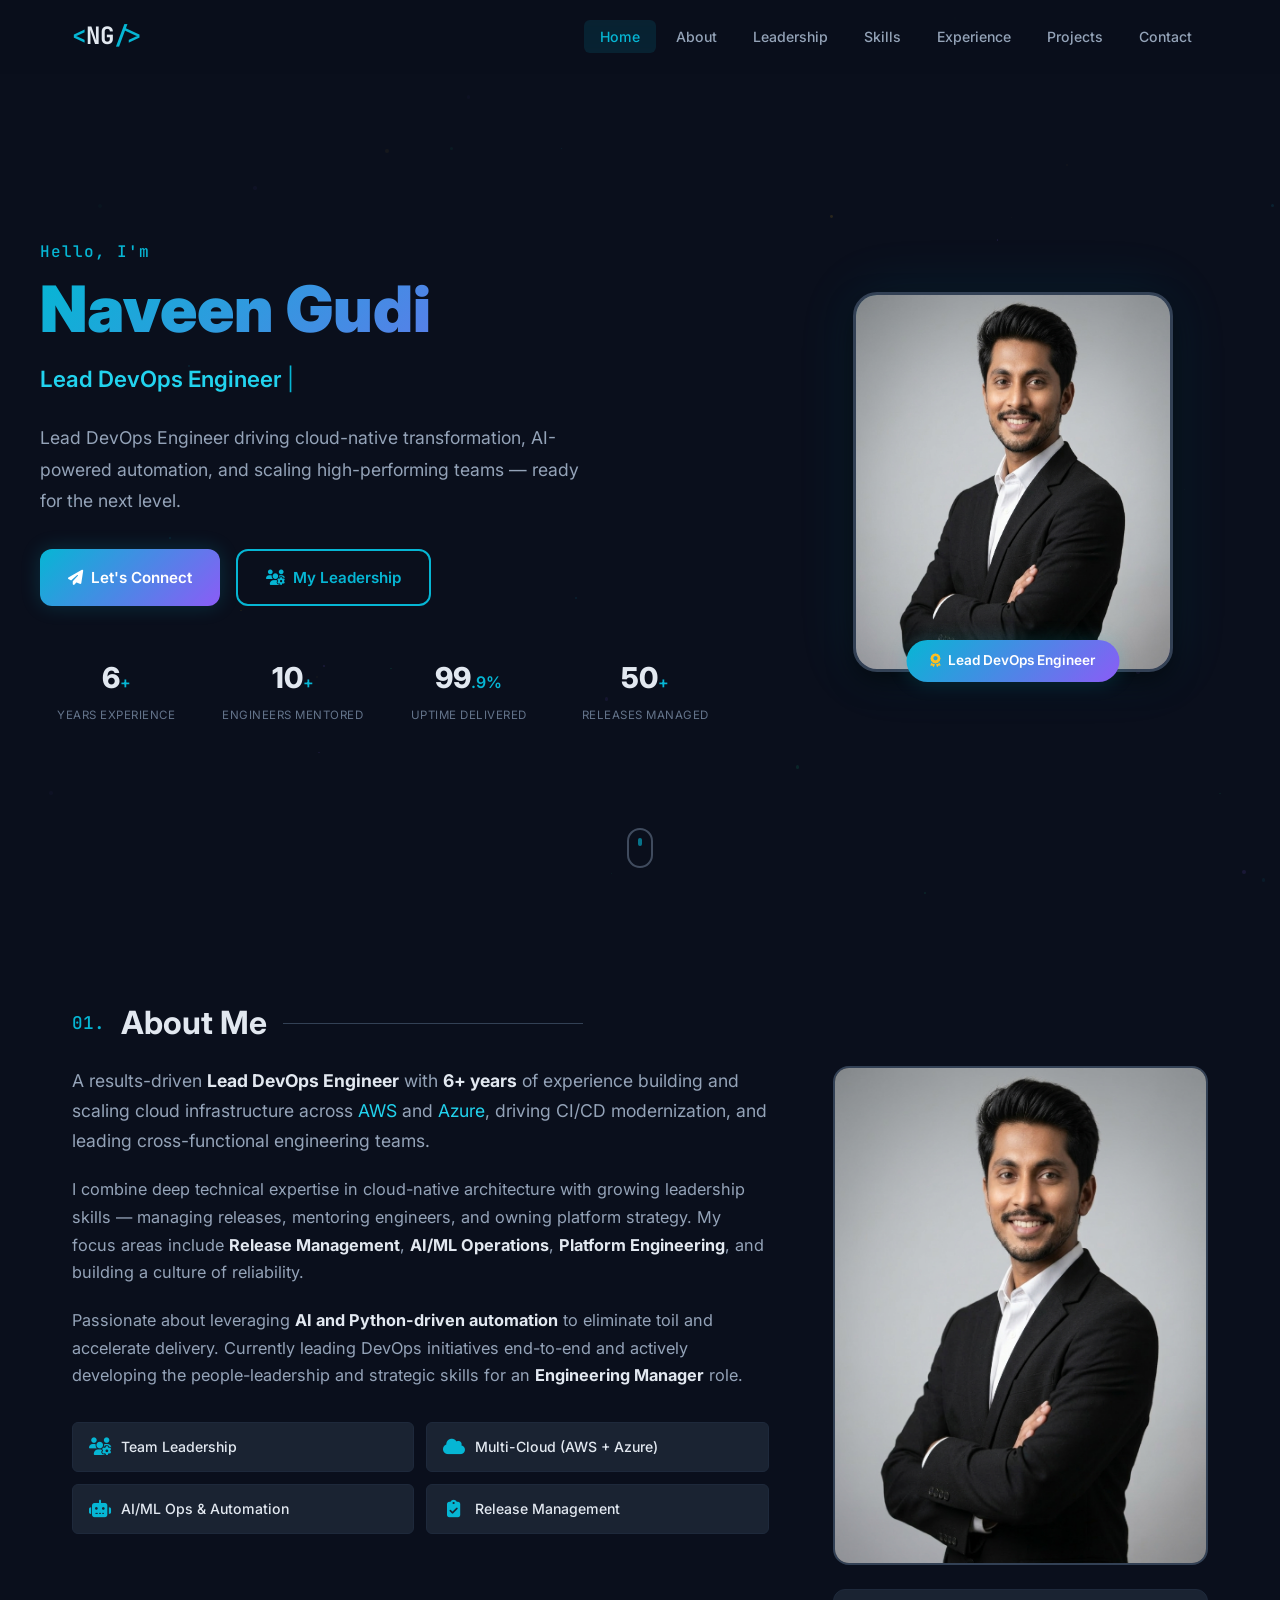
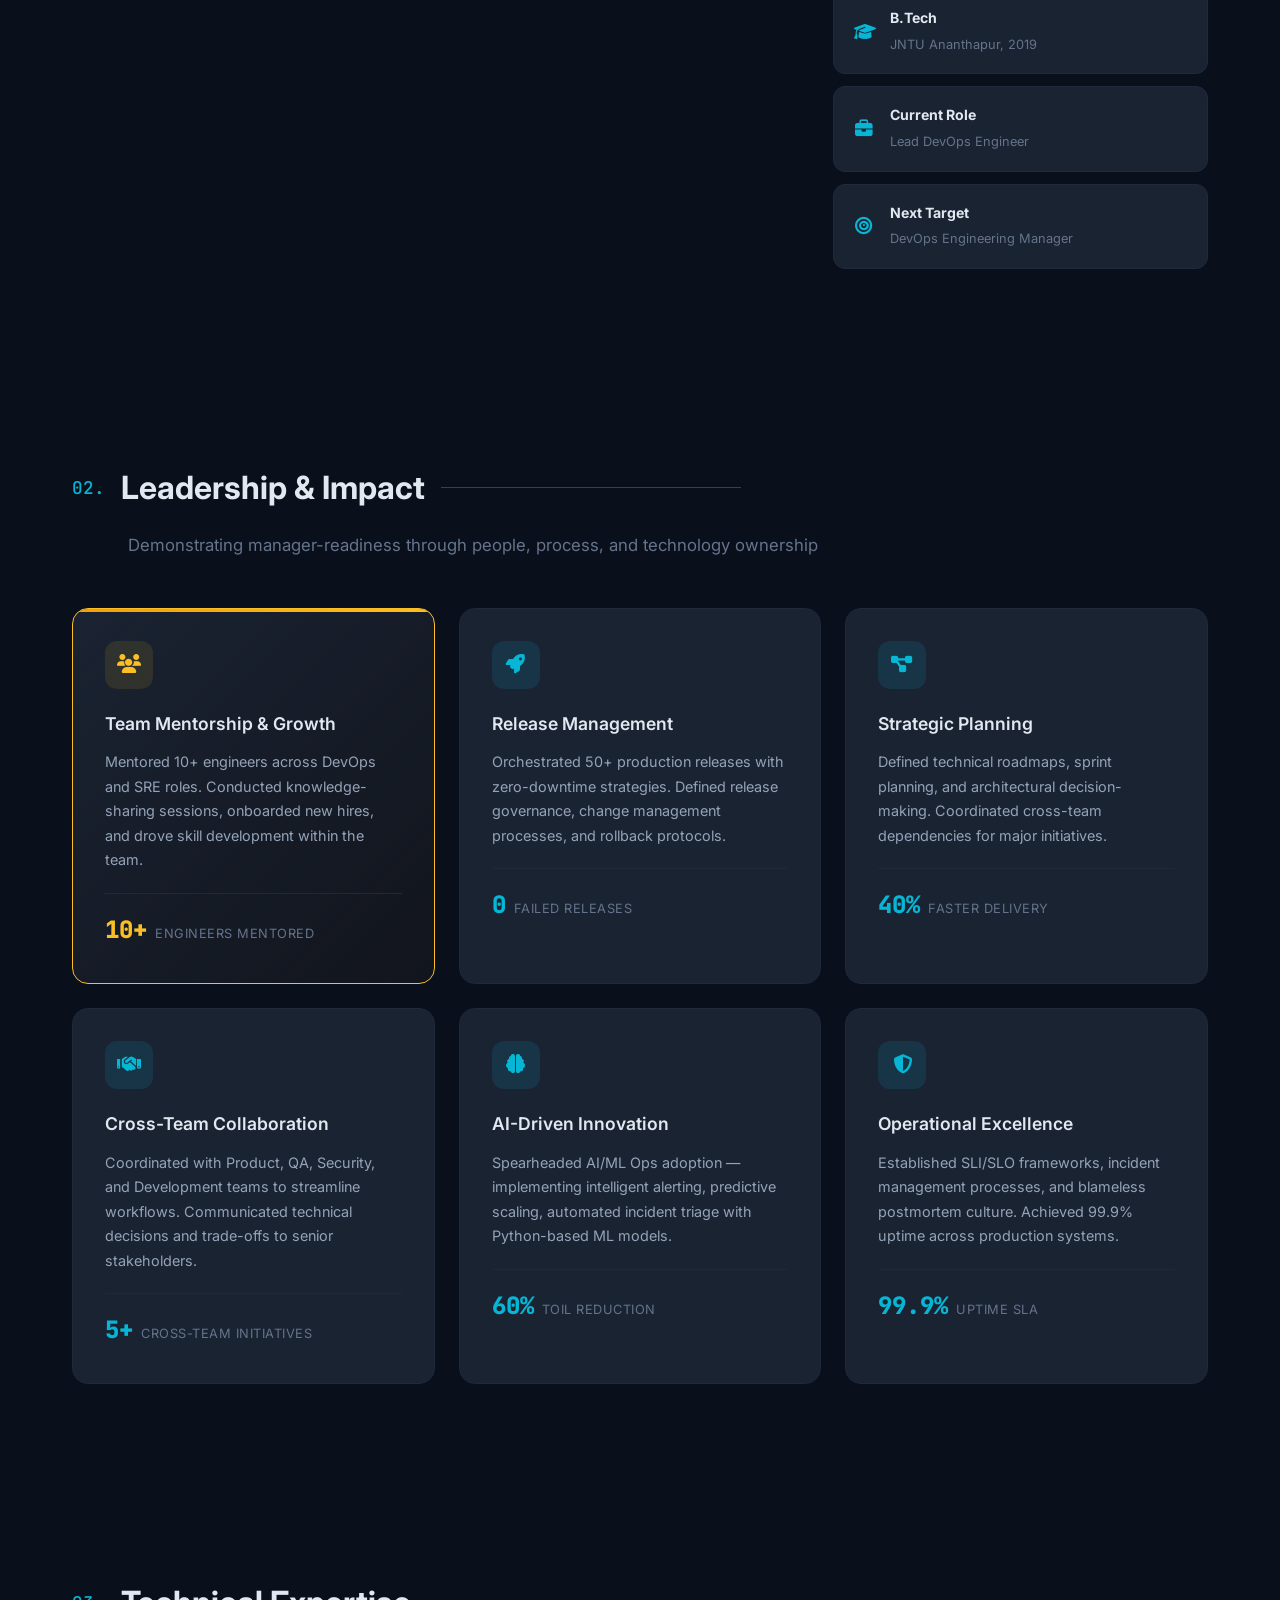
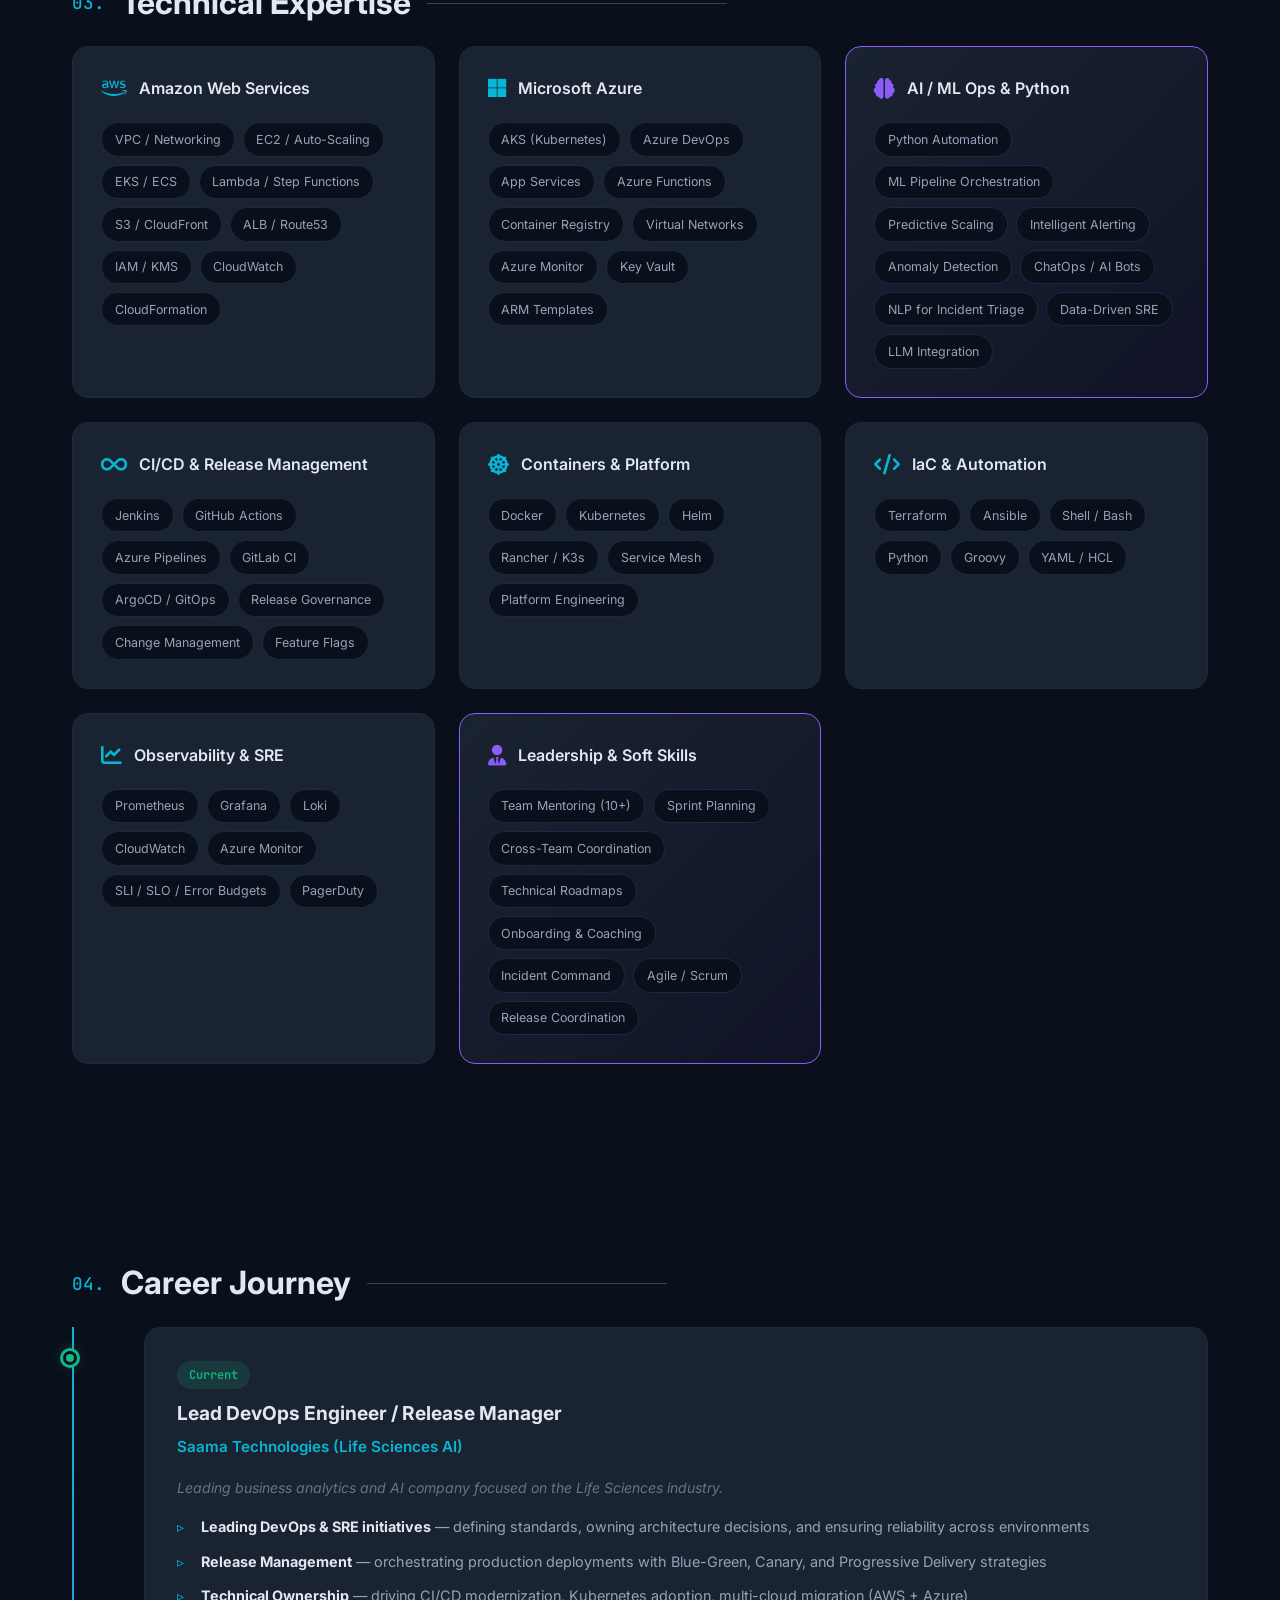
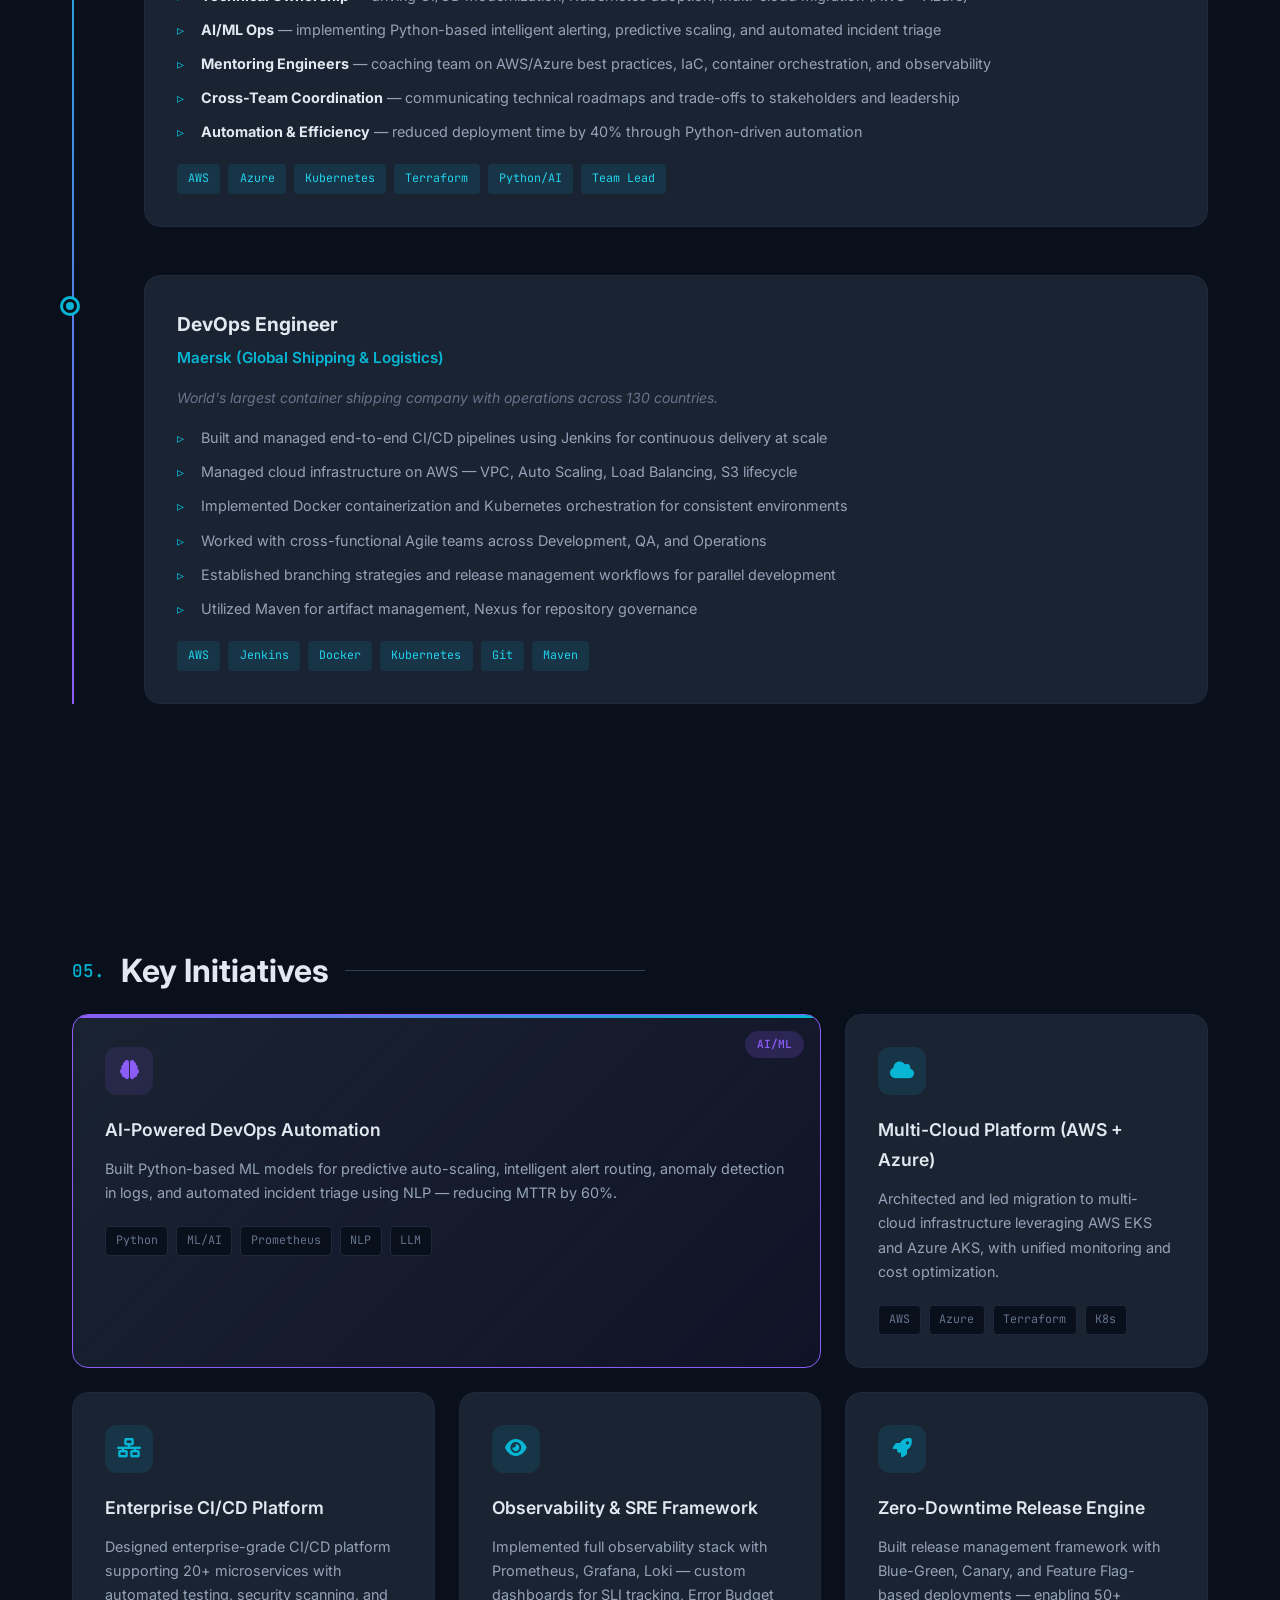
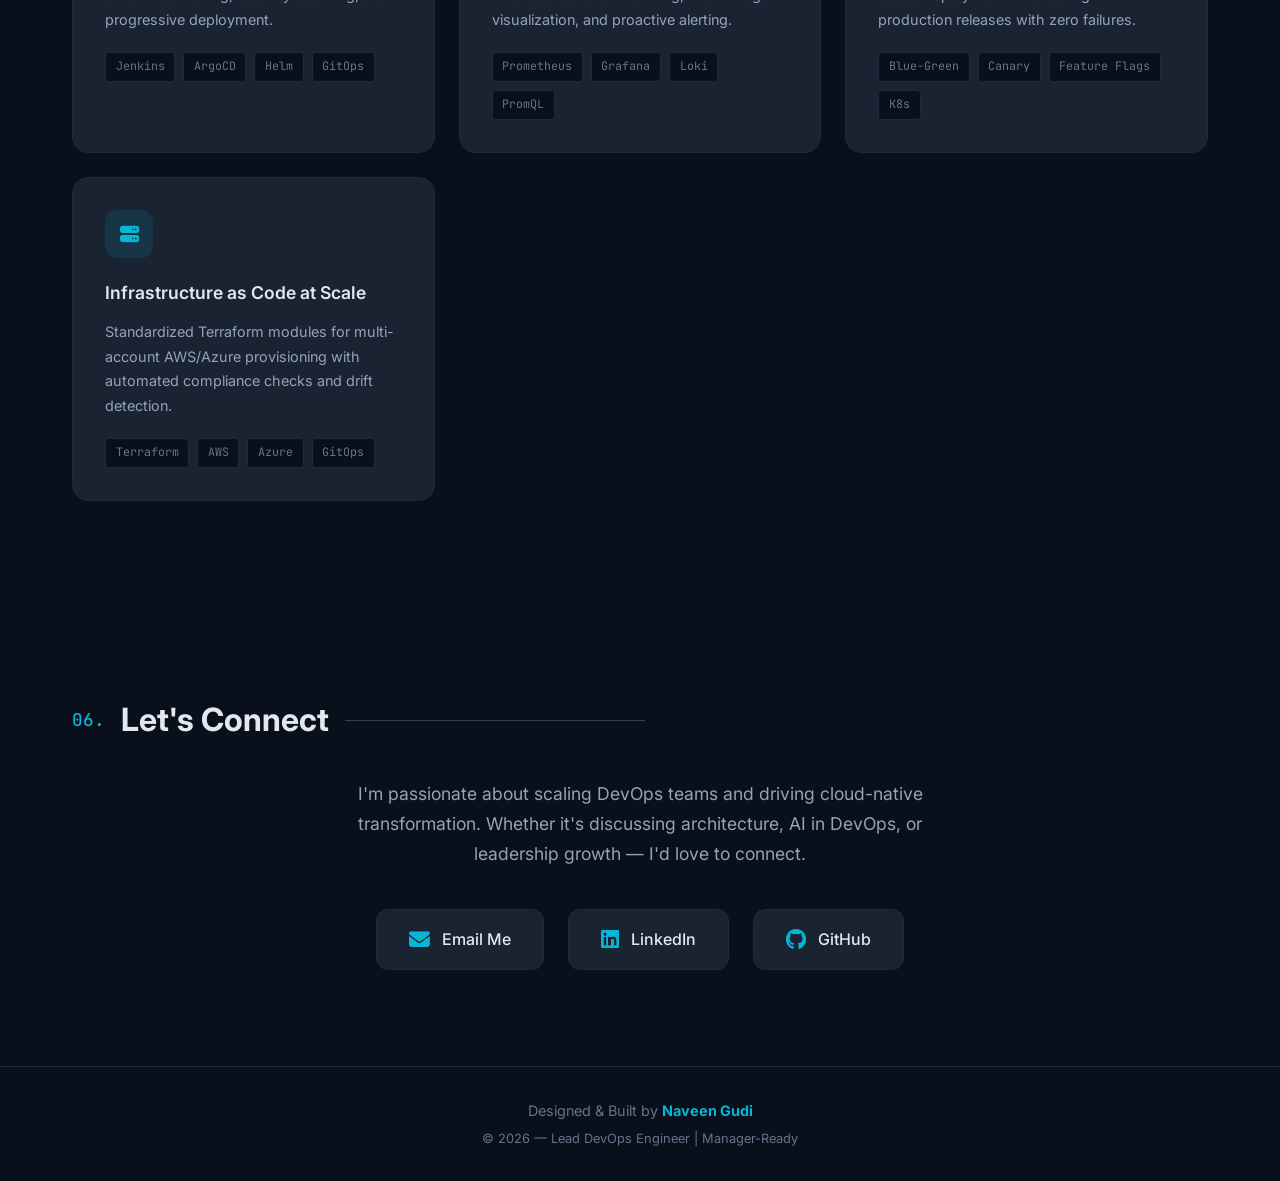
==== index.html @ 06805651 "Initial portfolio - Lead DevOps Engineer" ====
<!DOCTYPE html>
<html lang="en">
<head>
    <meta charset="UTF-8">
    <meta name="viewport" content="width=device-width, initial-scale=1.0">
    <title>Naveen Gudi | Lead DevOps Engineer & Cloud Architect</title>
    <meta name="description" content="Portfolio of Naveen Gudi - Lead DevOps Engineer, Cloud Architect (AWS & Azure), AI/ML Ops, and Release Manager with 6+ years ready for engineering management.">
    <link rel="stylesheet" href="css/style.css">
    <link rel="preconnect" href="https://fonts.googleapis.com">
    <link rel="preconnect" href="https://fonts.gstatic.com" crossorigin>
    <link href="https://fonts.googleapis.com/css2?family=Inter:wght@300;400;500;600;700;800;900&family=JetBrains+Mono:wght@400;500&display=swap" rel="stylesheet">
    <link rel="stylesheet" href="https://cdnjs.cloudflare.com/ajax/libs/font-awesome/6.5.1/css/all.min.css">
</head>
<body>
    <!-- ===== NAVIGATION ===== -->
    <nav class="navbar" id="navbar">
        <div class="nav-container">
            <a href="#home" class="nav-logo">
                <span class="logo-bracket">&lt;</span>NG<span class="logo-bracket">/&gt;</span>
            </a>
            <ul class="nav-links" id="navLinks">
                <li><a href="#home" class="nav-link active">Home</a></li>
                <li><a href="#about" class="nav-link">About</a></li>
                <li><a href="#leadership" class="nav-link">Leadership</a></li>
                <li><a href="#skills" class="nav-link">Skills</a></li>
                <li><a href="#experience" class="nav-link">Experience</a></li>
                <li><a href="#projects" class="nav-link">Projects</a></li>
                <li><a href="#contact" class="nav-link">Contact</a></li>
            </ul>
            <button class="nav-toggle" id="navToggle" aria-label="Toggle navigation">
                <span class="hamburger"></span>
            </button>
        </div>
    </nav>

    <!-- ===== HERO SECTION ===== -->
    <section class="hero" id="home">
        <div class="hero-particles" id="particles"></div>
        <div class="hero-content">
            <div class="hero-text">
                <p class="hero-greeting">Hello, I'm</p>
                <h1 class="hero-name">Naveen Gudi</h1>
                <div class="hero-title-wrapper">
                    <span class="hero-title-typed" id="typedText"></span>
                    <span class="cursor">|</span>
                </div>
                <p class="hero-description">
                    Lead DevOps Engineer driving cloud-native transformation, AI-powered automation, 
                    and scaling high-performing teams — ready for the next level.
                </p>
                <div class="hero-cta">
                    <a href="#contact" class="btn btn-primary">
                        <i class="fas fa-paper-plane"></i> Let's Connect
                    </a>
                    <a href="#leadership" class="btn btn-outline">
                        <i class="fas fa-users-cog"></i> My Leadership
                    </a>
                </div>
                <div class="hero-stats">
                    <div class="stat">
                        <span class="stat-number" data-count="6">0</span><span class="stat-plus">+</span>
                        <span class="stat-label">Years Experience</span>
                    </div>
                    <div class="stat">
                        <span class="stat-number" data-count="10">0</span><span class="stat-plus">+</span>
                        <span class="stat-label">Engineers Mentored</span>
                    </div>
                    <div class="stat">
                        <span class="stat-number" data-count="99">0</span><span class="stat-plus">.9%</span>
                        <span class="stat-label">Uptime Delivered</span>
                    </div>
                    <div class="stat">
                        <span class="stat-number" data-count="50">0</span><span class="stat-plus">+</span>
                        <span class="stat-label">Releases Managed</span>
                    </div>
                </div>
            </div>
            <div class="hero-visual">
                <div class="profile-hero-wrapper">
                    <div class="profile-hero-image">
                        <img src="assets/images/profile.png" alt="Naveen Gudi - DevOps Engineering Manager">
                    </div>
                    <div class="profile-badge">
                        <i class="fas fa-award"></i>
                        <span>Lead DevOps Engineer</span>
                    </div>
                </div>
            </div>
        </div>
        <a href="#about" class="scroll-indicator">
            <div class="mouse">
                <div class="wheel"></div>
            </div>
        </a>
    </section>

    <!-- ===== ABOUT SECTION ===== -->
    <section class="section about" id="about">
        <div class="container">
            <h2 class="section-title">
                <span class="title-number">01.</span> About Me
            </h2>
            <div class="about-grid">
                <div class="about-text">
                    <p class="about-lead">
                        A results-driven <strong>Lead DevOps Engineer</strong> with <strong>6+ years</strong> 
                        of experience building and scaling cloud infrastructure across <em>AWS</em> and <em>Azure</em>, 
                        driving CI/CD modernization, and leading cross-functional engineering teams.
                    </p>
                    <p>
                        I combine deep technical expertise in cloud-native architecture with growing leadership skills 
                        — managing releases, mentoring engineers, and owning platform strategy. My focus areas include 
                        <strong>Release Management</strong>, <strong>AI/ML Operations</strong>, 
                        <strong>Platform Engineering</strong>, and building a culture of reliability.
                    </p>
                    <p>
                        Passionate about leveraging <strong>AI and Python-driven automation</strong> to eliminate 
                        toil and accelerate delivery. Currently leading DevOps initiatives end-to-end and 
                        actively developing the people-leadership and strategic skills for an <strong>Engineering Manager</strong> role.
                    </p>
                    <div class="about-highlights">
                        <div class="highlight-item">
                            <i class="fas fa-users-cog"></i>
                            <span>Team Leadership</span>
                        </div>
                        <div class="highlight-item">
                            <i class="fas fa-cloud"></i>
                            <span>Multi-Cloud (AWS + Azure)</span>
                        </div>
                        <div class="highlight-item">
                            <i class="fas fa-robot"></i>
                            <span>AI/ML Ops & Automation</span>
                        </div>
                        <div class="highlight-item">
                            <i class="fas fa-clipboard-check"></i>
                            <span>Release Management</span>
                        </div>
                    </div>
                </div>
                <div class="about-image">
                    <div class="image-frame">
                        <img src="assets/images/profile.png" alt="Naveen Gudi" class="profile-photo">
                    </div>
                    <div class="about-info-cards">
                        <div class="info-card">
                            <i class="fas fa-graduation-cap"></i>
                            <div>
                                <strong>B.Tech</strong>
                                <span>JNTU Ananthapur, 2019</span>
                            </div>
                        </div>
                        <div class="info-card">
                            <i class="fas fa-briefcase"></i>
                            <div>
                                <strong>Current Role</strong>
                                <span>Lead DevOps Engineer</span>
                            </div>
                        </div>
                        <div class="info-card">
                            <i class="fas fa-bullseye"></i>
                            <div>
                                <strong>Next Target</strong>
                                <span>DevOps Engineering Manager</span>
                            </div>
                        </div>
                    </div>
                </div>
            </div>
        </div>
    </section>

    <!-- ===== LEADERSHIP SECTION ===== -->
    <section class="section leadership" id="leadership">
        <div class="container">
            <h2 class="section-title">
                <span class="title-number">02.</span> Leadership & Impact
            </h2>
            <p class="section-subtitle">
                Demonstrating manager-readiness through people, process, and technology ownership
            </p>
            <div class="leadership-grid">
                <div class="leadership-card featured">
                    <div class="leadership-icon">
                        <i class="fas fa-users"></i>
                    </div>
                    <h3>Team Mentorship & Growth</h3>
                    <p>Mentored 10+ engineers across DevOps and SRE roles. Conducted knowledge-sharing sessions, onboarded new hires, and drove skill development within the team.</p>
                    <div class="leadership-metric">
                        <span class="metric-value">10+</span>
                        <span class="metric-label">Engineers Mentored</span>
                    </div>
                </div>

                <div class="leadership-card">
                    <div class="leadership-icon">
                        <i class="fas fa-rocket"></i>
                    </div>
                    <h3>Release Management</h3>
                    <p>Orchestrated 50+ production releases with zero-downtime strategies. Defined release governance, change management processes, and rollback protocols.</p>
                    <div class="leadership-metric">
                        <span class="metric-value">0</span>
                        <span class="metric-label">Failed Releases</span>
                    </div>
                </div>

                <div class="leadership-card">
                    <div class="leadership-icon">
                        <i class="fas fa-project-diagram"></i>
                    </div>
                    <h3>Strategic Planning</h3>
                    <p>Defined technical roadmaps, sprint planning, and architectural decision-making. Coordinated cross-team dependencies for major initiatives.</p>
                    <div class="leadership-metric">
                        <span class="metric-value">40%</span>
                        <span class="metric-label">Faster Delivery</span>
                    </div>
                </div>

                <div class="leadership-card">
                    <div class="leadership-icon">
                        <i class="fas fa-handshake"></i>
                    </div>
                    <h3>Cross-Team Collaboration</h3>
                    <p>Coordinated with Product, QA, Security, and Development teams to streamline workflows. Communicated technical decisions and trade-offs to senior stakeholders.</p>
                    <div class="leadership-metric">
                        <span class="metric-value">5+</span>
                        <span class="metric-label">Cross-Team Initiatives</span>
                    </div>
                </div>

                <div class="leadership-card">
                    <div class="leadership-icon">
                        <i class="fas fa-brain"></i>
                    </div>
                    <h3>AI-Driven Innovation</h3>
                    <p>Spearheaded AI/ML Ops adoption — implementing intelligent alerting, predictive scaling, automated incident triage with Python-based ML models.</p>
                    <div class="leadership-metric">
                        <span class="metric-value">60%</span>
                        <span class="metric-label">Toil Reduction</span>
                    </div>
                </div>

                <div class="leadership-card">
                    <div class="leadership-icon">
                        <i class="fas fa-shield-alt"></i>
                    </div>
                    <h3>Operational Excellence</h3>
                    <p>Established SLI/SLO frameworks, incident management processes, and blameless postmortem culture. Achieved 99.9% uptime across production systems.</p>
                    <div class="leadership-metric">
                        <span class="metric-value">99.9%</span>
                        <span class="metric-label">Uptime SLA</span>
                    </div>
                </div>
            </div>
        </div>
    </section>

    <!-- ===== SKILLS SECTION ===== -->
    <section class="section skills" id="skills">
        <div class="container">
            <h2 class="section-title">
                <span class="title-number">03.</span> Technical Expertise
            </h2>
            <div class="skills-grid">
                <!-- Cloud - AWS -->
                <div class="skill-category">
                    <div class="skill-category-header">
                        <i class="fab fa-aws"></i>
                        <h3>Amazon Web Services</h3>
                    </div>
                    <div class="skill-tags">
                        <span class="skill-tag">VPC / Networking</span>
                        <span class="skill-tag">EC2 / Auto-Scaling</span>
                        <span class="skill-tag">EKS / ECS</span>
                        <span class="skill-tag">Lambda / Step Functions</span>
                        <span class="skill-tag">S3 / CloudFront</span>
                        <span class="skill-tag">ALB / Route53</span>
                        <span class="skill-tag">IAM / KMS</span>
                        <span class="skill-tag">CloudWatch</span>
                        <span class="skill-tag">CloudFormation</span>
                    </div>
                </div>

                <!-- Cloud - Azure -->
                <div class="skill-category">
                    <div class="skill-category-header">
                        <i class="fab fa-microsoft"></i>
                        <h3>Microsoft Azure</h3>
                    </div>
                    <div class="skill-tags">
                        <span class="skill-tag">AKS (Kubernetes)</span>
                        <span class="skill-tag">Azure DevOps</span>
                        <span class="skill-tag">App Services</span>
                        <span class="skill-tag">Azure Functions</span>
                        <span class="skill-tag">Container Registry</span>
                        <span class="skill-tag">Virtual Networks</span>
                        <span class="skill-tag">Azure Monitor</span>
                        <span class="skill-tag">Key Vault</span>
                        <span class="skill-tag">ARM Templates</span>
                    </div>
                </div>

                <!-- AI & Python -->
                <div class="skill-category highlight-card">
                    <div class="skill-category-header">
                        <i class="fas fa-brain"></i>
                        <h3>AI / ML Ops & Python</h3>
                    </div>
                    <div class="skill-tags">
                        <span class="skill-tag">Python Automation</span>
                        <span class="skill-tag">ML Pipeline Orchestration</span>
                        <span class="skill-tag">Predictive Scaling</span>
                        <span class="skill-tag">Intelligent Alerting</span>
                        <span class="skill-tag">Anomaly Detection</span>
                        <span class="skill-tag">ChatOps / AI Bots</span>
                        <span class="skill-tag">NLP for Incident Triage</span>
                        <span class="skill-tag">Data-Driven SRE</span>
                        <span class="skill-tag">LLM Integration</span>
                    </div>
                </div>

                <!-- CI/CD & Release Management -->
                <div class="skill-category">
                    <div class="skill-category-header">
                        <i class="fas fa-infinity"></i>
                        <h3>CI/CD & Release Management</h3>
                    </div>
                    <div class="skill-tags">
                        <span class="skill-tag">Jenkins</span>
                        <span class="skill-tag">GitHub Actions</span>
                        <span class="skill-tag">Azure Pipelines</span>
                        <span class="skill-tag">GitLab CI</span>
                        <span class="skill-tag">ArgoCD / GitOps</span>
                        <span class="skill-tag">Release Governance</span>
                        <span class="skill-tag">Change Management</span>
                        <span class="skill-tag">Feature Flags</span>
                    </div>
                </div>

                <!-- Containers & Orchestration -->
                <div class="skill-category">
                    <div class="skill-category-header">
                        <i class="fas fa-dharmachakra"></i>
                        <h3>Containers & Platform</h3>
                    </div>
                    <div class="skill-tags">
                        <span class="skill-tag">Docker</span>
                        <span class="skill-tag">Kubernetes</span>
                        <span class="skill-tag">Helm</span>
                        <span class="skill-tag">Rancher / K3s</span>
                        <span class="skill-tag">Service Mesh</span>
                        <span class="skill-tag">Platform Engineering</span>
                    </div>
                </div>

                <!-- IaC & Automation -->
                <div class="skill-category">
                    <div class="skill-category-header">
                        <i class="fas fa-code"></i>
                        <h3>IaC & Automation</h3>
                    </div>
                    <div class="skill-tags">
                        <span class="skill-tag">Terraform</span>
                        <span class="skill-tag">Ansible</span>
                        <span class="skill-tag">Shell / Bash</span>
                        <span class="skill-tag">Python</span>
                        <span class="skill-tag">Groovy</span>
                        <span class="skill-tag">YAML / HCL</span>
                    </div>
                </div>

                <!-- Monitoring & Observability -->
                <div class="skill-category">
                    <div class="skill-category-header">
                        <i class="fas fa-chart-line"></i>
                        <h3>Observability & SRE</h3>
                    </div>
                    <div class="skill-tags">
                        <span class="skill-tag">Prometheus</span>
                        <span class="skill-tag">Grafana</span>
                        <span class="skill-tag">Loki</span>
                        <span class="skill-tag">CloudWatch</span>
                        <span class="skill-tag">Azure Monitor</span>
                        <span class="skill-tag">SLI / SLO / Error Budgets</span>
                        <span class="skill-tag">PagerDuty</span>
                    </div>
                </div>

                <!-- Leadership & Soft Skills -->
                <div class="skill-category highlight-card">
                    <div class="skill-category-header">
                        <i class="fas fa-user-tie"></i>
                        <h3>Leadership & Soft Skills</h3>
                    </div>
                    <div class="skill-tags">
                        <span class="skill-tag">Team Mentoring (10+)</span>
                        <span class="skill-tag">Sprint Planning</span>
                        <span class="skill-tag">Cross-Team Coordination</span>
                        <span class="skill-tag">Technical Roadmaps</span>
                        <span class="skill-tag">Onboarding & Coaching</span>
                        <span class="skill-tag">Incident Command</span>
                        <span class="skill-tag">Agile / Scrum</span>
                        <span class="skill-tag">Release Coordination</span>
                    </div>
                </div>
            </div>
        </div>
    </section>

    <!-- ===== EXPERIENCE SECTION ===== -->
    <section class="section experience" id="experience">
        <div class="container">
            <h2 class="section-title">
                <span class="title-number">04.</span> Career Journey
            </h2>
            <div class="timeline">
                <!-- Current Role -->
                <div class="timeline-item">
                    <div class="timeline-marker current"></div>
                    <div class="timeline-content">
                        <div class="timeline-header">
                            <div class="timeline-role-badge">Current</div>
                            <h3>Lead DevOps Engineer / Release Manager</h3>
                            <span class="company">Saama Technologies (Life Sciences AI)</span>
                        </div>
                        <p class="company-desc">
                            Leading business analytics and AI company focused on the Life Sciences industry.
                        </p>
                        <ul class="timeline-points">
                            <li><strong>Leading DevOps & SRE initiatives</strong> — defining standards, owning architecture decisions, and ensuring reliability across environments</li>
                            <li><strong>Release Management</strong> — orchestrating production deployments with Blue-Green, Canary, and Progressive Delivery strategies</li>
                            <li><strong>Technical Ownership</strong> — driving CI/CD modernization, Kubernetes adoption, multi-cloud migration (AWS + Azure)</li>
                            <li><strong>AI/ML Ops</strong> — implementing Python-based intelligent alerting, predictive scaling, and automated incident triage</li>
                            <li><strong>Mentoring Engineers</strong> — coaching team on AWS/Azure best practices, IaC, container orchestration, and observability</li>
                            <li><strong>Cross-Team Coordination</strong> — communicating technical roadmaps and trade-offs to stakeholders and leadership</li>
                            <li><strong>Automation & Efficiency</strong> — reduced deployment time by 40% through Python-driven automation</li>
                        </ul>
                        <div class="timeline-tags">
                            <span>AWS</span><span>Azure</span><span>Kubernetes</span>
                            <span>Terraform</span><span>Python/AI</span><span>Team Lead</span>
                        </div>
                    </div>
                </div>

                <!-- Maersk -->
                <div class="timeline-item">
                    <div class="timeline-marker"></div>
                    <div class="timeline-content">
                        <div class="timeline-header">
                            <h3>DevOps Engineer</h3>
                            <span class="company">Maersk (Global Shipping & Logistics)</span>
                        </div>
                        <p class="company-desc">
                            World's largest container shipping company with operations across 130 countries.
                        </p>
                        <ul class="timeline-points">
                            <li>Built and managed end-to-end CI/CD pipelines using Jenkins for continuous delivery at scale</li>
                            <li>Managed cloud infrastructure on AWS — VPC, Auto Scaling, Load Balancing, S3 lifecycle</li>
                            <li>Implemented Docker containerization and Kubernetes orchestration for consistent environments</li>
                            <li>Worked with cross-functional Agile teams across Development, QA, and Operations</li>
                            <li>Established branching strategies and release management workflows for parallel development</li>
                            <li>Utilized Maven for artifact management, Nexus for repository governance</li>
                        </ul>
                        <div class="timeline-tags">
                            <span>AWS</span><span>Jenkins</span><span>Docker</span>
                            <span>Kubernetes</span><span>Git</span><span>Maven</span>
                        </div>
                    </div>
                </div>
            </div>
        </div>
    </section>

    <!-- ===== PROJECTS SECTION ===== -->
    <section class="section projects" id="projects">
        <div class="container">
            <h2 class="section-title">
                <span class="title-number">05.</span> Key Initiatives
            </h2>
            <div class="projects-grid">
                <div class="project-card featured-project">
                    <div class="project-icon">
                        <i class="fas fa-brain"></i>
                    </div>
                    <div class="project-label">AI/ML</div>
                    <h3>AI-Powered DevOps Automation</h3>
                    <p>Built Python-based ML models for predictive auto-scaling, intelligent alert routing, anomaly detection in logs, and automated incident triage using NLP — reducing MTTR by 60%.</p>
                    <div class="project-tech">
                        <span>Python</span><span>ML/AI</span><span>Prometheus</span><span>NLP</span><span>LLM</span>
                    </div>
                </div>

                <div class="project-card">
                    <div class="project-icon">
                        <i class="fas fa-cloud"></i>
                    </div>
                    <h3>Multi-Cloud Platform (AWS + Azure)</h3>
                    <p>Architected and led migration to multi-cloud infrastructure leveraging AWS EKS and Azure AKS, with unified monitoring and cost optimization.</p>
                    <div class="project-tech">
                        <span>AWS</span><span>Azure</span><span>Terraform</span><span>K8s</span>
                    </div>
                </div>

                <div class="project-card">
                    <div class="project-icon">
                        <i class="fas fa-network-wired"></i>
                    </div>
                    <h3>Enterprise CI/CD Platform</h3>
                    <p>Designed enterprise-grade CI/CD platform supporting 20+ microservices with automated testing, security scanning, and progressive deployment.</p>
                    <div class="project-tech">
                        <span>Jenkins</span><span>ArgoCD</span><span>Helm</span><span>GitOps</span>
                    </div>
                </div>

                <div class="project-card">
                    <div class="project-icon">
                        <i class="fas fa-eye"></i>
                    </div>
                    <h3>Observability & SRE Framework</h3>
                    <p>Implemented full observability stack with Prometheus, Grafana, Loki — custom dashboards for SLI tracking, Error Budget visualization, and proactive alerting.</p>
                    <div class="project-tech">
                        <span>Prometheus</span><span>Grafana</span><span>Loki</span><span>PromQL</span>
                    </div>
                </div>

                <div class="project-card">
                    <div class="project-icon">
                        <i class="fas fa-rocket"></i>
                    </div>
                    <h3>Zero-Downtime Release Engine</h3>
                    <p>Built release management framework with Blue-Green, Canary, and Feature Flag-based deployments — enabling 50+ production releases with zero failures.</p>
                    <div class="project-tech">
                        <span>Blue-Green</span><span>Canary</span><span>Feature Flags</span><span>K8s</span>
                    </div>
                </div>

                <div class="project-card">
                    <div class="project-icon">
                        <i class="fas fa-server"></i>
                    </div>
                    <h3>Infrastructure as Code at Scale</h3>
                    <p>Standardized Terraform modules for multi-account AWS/Azure provisioning with automated compliance checks and drift detection.</p>
                    <div class="project-tech">
                        <span>Terraform</span><span>AWS</span><span>Azure</span><span>GitOps</span>
                    </div>
                </div>
            </div>
        </div>
    </section>

    <!-- ===== CONTACT SECTION ===== -->
    <section class="section contact" id="contact">
        <div class="container">
            <h2 class="section-title">
                <span class="title-number">06.</span> Let's Connect
            </h2>
            <div class="contact-content">
                <div class="contact-text">
                    <p>
                        I'm passionate about scaling DevOps teams and driving cloud-native transformation. 
                        Whether it's discussing architecture, AI in DevOps, or leadership growth 
                        — I'd love to connect.
                    </p>
                </div>
                <div class="contact-methods">
                    <a href="mailto:naveengudi@example.com" class="contact-card">
                        <i class="fas fa-envelope"></i>
                        <span>Email Me</span>
                    </a>
                    <a href="https://linkedin.com/in/naveengudi" target="_blank" rel="noopener" class="contact-card">
                        <i class="fab fa-linkedin"></i>
                        <span>LinkedIn</span>
                    </a>
                    <a href="https://github.com/naveengudi" target="_blank" rel="noopener" class="contact-card">
                        <i class="fab fa-github"></i>
                        <span>GitHub</span>
                    </a>
                </div>
            </div>
        </div>
    </section>

    <!-- ===== FOOTER ===== -->
    <footer class="footer">
        <div class="container">
            <p>Designed & Built by <strong>Naveen Gudi</strong></p>
            <p class="footer-sub">© 2026 — Lead DevOps Engineer | Manager-Ready</p>
        </div>
    </footer>

    <!-- Back to Top -->
    <button class="back-to-top" id="backToTop" aria-label="Back to top">
        <i class="fas fa-chevron-up"></i>
    </button>

    <script src="js/main.js"></script>
</body>
</html>
---- css/style.css ----
/* ============================================
   PORTFOLIO - Naveen Gudi
   DevOps Engineering Manager | Cloud & AI
   Premium dark theme - leadership focused
   ============================================ */

/* --- CSS Variables / Theme --- */
:root {
    --bg-primary: #0a0f1c;
    --bg-secondary: #111827;
    --bg-card: #1a2332;
    --bg-card-hover: #1f2937;
    --text-primary: #e2e8f0;
    --text-secondary: #94a3b8;
    --text-muted: #64748b;
    --accent: #06b6d4;
    --accent-light: #22d3ee;
    --accent-dark: #0891b2;
    --accent-glow: rgba(6, 182, 212, 0.12);
    --green: #10b981;
    --yellow: #f59e0b;
    --red: #ef4444;
    --purple: #8b5cf6;
    --gold: #fbbf24;
    --border: #1e293b;
    --border-light: #334155;
    --gradient-1: linear-gradient(135deg, #06b6d4, #8b5cf6);
    --gradient-2: linear-gradient(135deg, #0a0f1c 0%, #111827 100%);
    --gradient-gold: linear-gradient(135deg, #f59e0b, #fbbf24);
    --font-main: 'Inter', -apple-system, BlinkMacSystemFont, sans-serif;
    --font-mono: 'JetBrains Mono', 'Fira Code', monospace;
    --shadow-sm: 0 1px 3px rgba(0, 0, 0, 0.3);
    --shadow-md: 0 4px 6px rgba(0, 0, 0, 0.4);
    --shadow-lg: 0 10px 25px rgba(0, 0, 0, 0.5);
    --shadow-glow: 0 0 20px rgba(6, 182, 212, 0.2);
    --shadow-gold: 0 0 20px rgba(251, 191, 36, 0.15);
    --radius-sm: 6px;
    --radius-md: 12px;
    --radius-lg: 16px;
    --radius-xl: 24px;
    --transition: all 0.3s cubic-bezier(0.4, 0, 0.2, 1);
}

/* --- Reset & Base --- */
*, *::before, *::after {
    margin: 0;
    padding: 0;
    box-sizing: border-box;
}

html {
    scroll-behavior: smooth;
    scroll-padding-top: 80px;
}

body {
    font-family: var(--font-main);
    background: var(--bg-primary);
    color: var(--text-primary);
    line-height: 1.7;
    overflow-x: hidden;
}

a {
    text-decoration: none;
    color: inherit;
    transition: var(--transition);
}

ul { list-style: none; }

img {
    max-width: 100%;
    display: block;
}

.container {
    max-width: 1200px;
    margin: 0 auto;
    padding: 0 2rem;
}

/* --- NAVIGATION --- */
.navbar {
    position: fixed;
    top: 0;
    left: 0;
    right: 0;
    z-index: 1000;
    background: rgba(10, 15, 28, 0.88);
    backdrop-filter: blur(20px);
    border-bottom: 1px solid transparent;
    transition: var(--transition);
}

.navbar.scrolled {
    border-bottom-color: var(--border);
    box-shadow: var(--shadow-md);
}

.nav-container {
    max-width: 1200px;
    margin: 0 auto;
    padding: 1rem 2rem;
    display: flex;
    align-items: center;
    justify-content: space-between;
}

.nav-logo {
    font-family: var(--font-mono);
    font-size: 1.5rem;
    font-weight: 700;
    color: var(--text-primary);
}

.logo-bracket { color: var(--accent); }

.nav-links {
    display: flex;
    gap: 0.25rem;
}

.nav-link {
    padding: 0.5rem 1rem;
    border-radius: var(--radius-sm);
    font-size: 0.88rem;
    font-weight: 500;
    color: var(--text-secondary);
    position: relative;
}

.nav-link:hover,
.nav-link.active {
    color: var(--accent);
    background: var(--accent-glow);
}

.nav-toggle {
    display: none;
    background: none;
    border: none;
    cursor: pointer;
    padding: 0.5rem;
}

.hamburger {
    display: block;
    width: 24px;
    height: 2px;
    background: var(--text-primary);
    position: relative;
    transition: var(--transition);
}

.hamburger::before,
.hamburger::after {
    content: '';
    position: absolute;
    width: 24px;
    height: 2px;
    background: var(--text-primary);
    transition: var(--transition);
}

.hamburger::before { top: -7px; }
.hamburger::after { bottom: -7px; }

/* --- HERO SECTION --- */
.hero {
    min-height: 100vh;
    display: flex;
    align-items: center;
    justify-content: center;
    position: relative;
    padding: 6rem 2rem 2rem;
    overflow: hidden;
}

.hero-particles {
    position: absolute;
    inset: 0;
    opacity: 0.3;
}

.hero-content {
    max-width: 1200px;
    width: 100%;
    display: grid;
    grid-template-columns: 1.2fr 0.8fr;
    gap: 4rem;
    align-items: center;
    position: relative;
    z-index: 1;
}

.hero-greeting {
    font-size: 1rem;
    color: var(--accent);
    font-weight: 500;
    margin-bottom: 0.5rem;
    font-family: var(--font-mono);
    letter-spacing: 1px;
}

.hero-name {
    font-size: clamp(2.5rem, 5vw, 4rem);
    font-weight: 900;
    background: var(--gradient-1);
    -webkit-background-clip: text;
    -webkit-text-fill-color: transparent;
    background-clip: text;
    line-height: 1.1;
    margin-bottom: 1rem;
}

.hero-title-wrapper {
    font-size: 1.4rem;
    color: var(--text-secondary);
    margin-bottom: 1.5rem;
    min-height: 2.2rem;
}

.hero-title-typed {
    color: var(--accent-light);
    font-weight: 600;
}

.cursor {
    color: var(--accent);
    animation: blink 1s step-end infinite;
}

@keyframes blink { 50% { opacity: 0; } }

.hero-description {
    font-size: 1.1rem;
    color: var(--text-secondary);
    max-width: 540px;
    margin-bottom: 2rem;
    line-height: 1.8;
}

.hero-cta {
    display: flex;
    gap: 1rem;
    margin-bottom: 3rem;
}

.btn {
    display: inline-flex;
    align-items: center;
    gap: 0.5rem;
    padding: 0.85rem 1.75rem;
    border-radius: var(--radius-md);
    font-weight: 600;
    font-size: 0.95rem;
    transition: var(--transition);
    cursor: pointer;
    border: none;
}

.btn-primary {
    background: var(--gradient-1);
    color: #fff;
    box-shadow: var(--shadow-glow);
}

.btn-primary:hover {
    transform: translateY(-2px);
    box-shadow: 0 0 30px rgba(6, 182, 212, 0.4);
}

.btn-outline {
    background: transparent;
    border: 2px solid var(--accent);
    color: var(--accent);
}

.btn-outline:hover {
    background: var(--accent-glow);
    transform: translateY(-2px);
}

/* Hero Stats */
.hero-stats {
    display: grid;
    grid-template-columns: repeat(4, 1fr);
    gap: 1.5rem;
}

.stat { text-align: center; }

.stat-number {
    font-size: 1.8rem;
    font-weight: 800;
    color: var(--text-primary);
}

.stat-plus {
    font-size: 1rem;
    color: var(--accent);
    font-weight: 600;
}

.stat-label {
    display: block;
    font-size: 0.72rem;
    color: var(--text-muted);
    text-transform: uppercase;
    letter-spacing: 0.5px;
    margin-top: 0.2rem;
}

/* Profile Hero Image */
.profile-hero-wrapper {
    position: relative;
    display: flex;
    justify-content: center;
}

.profile-hero-image {
    width: 320px;
    height: 380px;
    border-radius: var(--radius-xl);
    overflow: hidden;
    border: 3px solid var(--border-light);
    box-shadow: var(--shadow-lg), 0 0 60px rgba(6, 182, 212, 0.1);
    position: relative;
}

.profile-hero-image::before {
    content: '';
    position: absolute;
    inset: -3px;
    border-radius: var(--radius-xl);
    background: var(--gradient-1);
    z-index: -1;
    opacity: 0.5;
}

.profile-hero-image img {
    width: 100%;
    height: 100%;
    object-fit: cover;
    object-position: top center;
}

.profile-badge {
    position: absolute;
    bottom: -10px;
    left: 50%;
    transform: translateX(-50%);
    background: var(--gradient-1);
    padding: 0.6rem 1.5rem;
    border-radius: 30px;
    display: flex;
    align-items: center;
    gap: 0.5rem;
    font-weight: 600;
    font-size: 0.85rem;
    color: #fff;
    box-shadow: var(--shadow-glow);
    white-space: nowrap;
}

.profile-badge i { color: var(--gold); }

/* Scroll Indicator */
.scroll-indicator {
    position: absolute;
    bottom: 2rem;
    left: 50%;
    transform: translateX(-50%);
    opacity: 0.6;
    transition: var(--transition);
}

.scroll-indicator:hover { opacity: 1; }

.mouse {
    width: 26px;
    height: 40px;
    border: 2px solid var(--text-muted);
    border-radius: 13px;
    display: flex;
    justify-content: center;
    padding-top: 8px;
}

.wheel {
    width: 4px;
    height: 8px;
    background: var(--accent);
    border-radius: 2px;
    animation: scroll 2s ease-in-out infinite;
}

@keyframes scroll {
    0% { transform: translateY(0); opacity: 1; }
    100% { transform: translateY(10px); opacity: 0; }
}

/* --- SECTIONS --- */
.section {
    padding: 6rem 0;
    position: relative;
}

.section-title {
    font-size: 2rem;
    font-weight: 700;
    margin-bottom: 1rem;
    display: flex;
    align-items: center;
    gap: 1rem;
}

.section-title::after {
    content: '';
    flex: 1;
    height: 1px;
    background: var(--border-light);
    max-width: 300px;
}

.title-number {
    font-family: var(--font-mono);
    font-size: 1.1rem;
    color: var(--accent);
    font-weight: 500;
}

.section-subtitle {
    color: var(--text-muted);
    font-size: 1.05rem;
    margin-bottom: 3rem;
    padding-left: 3.5rem;
}

/* --- ABOUT --- */
.about-grid {
    display: grid;
    grid-template-columns: 1.3fr 0.7fr;
    gap: 4rem;
    align-items: start;
}

.about-text p {
    margin-bottom: 1.25rem;
    color: var(--text-secondary);
    font-size: 1.02rem;
}

.about-lead {
    font-size: 1.1rem !important;
}

.about-text strong { color: var(--text-primary); }

.about-text em {
    color: var(--accent-light);
    font-style: normal;
}

.about-highlights {
    display: grid;
    grid-template-columns: 1fr 1fr;
    gap: 0.75rem;
    margin-top: 2rem;
}

.highlight-item {
    display: flex;
    align-items: center;
    gap: 0.75rem;
    padding: 0.75rem 1rem;
    background: var(--bg-card);
    border-radius: var(--radius-sm);
    border: 1px solid var(--border);
    transition: var(--transition);
}

.highlight-item:hover {
    border-color: var(--accent);
}

.highlight-item i {
    color: var(--accent);
    font-size: 1.1rem;
    width: 20px;
    text-align: center;
}

.highlight-item span {
    font-size: 0.88rem;
    font-weight: 500;
}

/* About Image */
.image-frame {
    border-radius: var(--radius-lg);
    overflow: hidden;
    border: 2px solid var(--border-light);
    position: relative;
}

.profile-photo {
    width: 100%;
    aspect-ratio: 3/4;
    object-fit: cover;
    object-position: top center;
}

.about-info-cards {
    display: flex;
    flex-direction: column;
    gap: 0.75rem;
    margin-top: 1.5rem;
}

.info-card {
    display: flex;
    align-items: center;
    gap: 1rem;
    padding: 1rem 1.25rem;
    background: var(--bg-card);
    border-radius: var(--radius-md);
    border: 1px solid var(--border);
    transition: var(--transition);
}

.info-card:hover {
    border-color: var(--accent);
}

.info-card i {
    color: var(--accent);
    font-size: 1.1rem;
    width: 20px;
    text-align: center;
}

.info-card strong {
    display: block;
    font-size: 0.88rem;
}

.info-card span {
    font-size: 0.8rem;
    color: var(--text-muted);
}

/* --- LEADERSHIP --- */
.leadership-grid {
    display: grid;
    grid-template-columns: repeat(auto-fit, minmax(340px, 1fr));
    gap: 1.5rem;
}

.leadership-card {
    background: var(--bg-card);
    border: 1px solid var(--border);
    border-radius: var(--radius-lg);
    padding: 2rem;
    transition: var(--transition);
    position: relative;
    overflow: hidden;
}

.leadership-card::before {
    content: '';
    position: absolute;
    top: 0;
    left: 0;
    right: 0;
    height: 3px;
    background: var(--gradient-1);
    opacity: 0;
    transition: var(--transition);
}

.leadership-card:hover {
    transform: translateY(-4px);
    border-color: var(--accent);
    box-shadow: var(--shadow-glow);
}

.leadership-card:hover::before { opacity: 1; }

.leadership-card.featured {
    border-color: var(--gold);
    background: linear-gradient(135deg, var(--bg-card), rgba(251, 191, 36, 0.03));
}

.leadership-card.featured::before {
    background: var(--gradient-gold);
    opacity: 1;
}

.leadership-card.featured:hover {
    box-shadow: var(--shadow-gold);
}

.leadership-icon {
    width: 48px;
    height: 48px;
    background: var(--accent-glow);
    border-radius: var(--radius-md);
    display: flex;
    align-items: center;
    justify-content: center;
    margin-bottom: 1.25rem;
}

.leadership-icon i {
    font-size: 1.2rem;
    color: var(--accent);
}

.leadership-card.featured .leadership-icon {
    background: rgba(251, 191, 36, 0.1);
}

.leadership-card.featured .leadership-icon i {
    color: var(--gold);
}

.leadership-card h3 {
    font-size: 1.1rem;
    font-weight: 600;
    margin-bottom: 0.75rem;
}

.leadership-card p {
    color: var(--text-secondary);
    font-size: 0.9rem;
    line-height: 1.7;
    margin-bottom: 1.25rem;
}

.leadership-metric {
    display: flex;
    align-items: baseline;
    gap: 0.5rem;
    padding-top: 1rem;
    border-top: 1px solid var(--border);
}

.metric-value {
    font-size: 1.5rem;
    font-weight: 800;
    color: var(--accent);
    font-family: var(--font-mono);
}

.leadership-card.featured .metric-value {
    color: var(--gold);
}

.metric-label {
    font-size: 0.8rem;
    color: var(--text-muted);
    text-transform: uppercase;
    letter-spacing: 0.5px;
}

/* --- SKILLS --- */
.skills-grid {
    display: grid;
    grid-template-columns: repeat(auto-fit, minmax(340px, 1fr));
    gap: 1.5rem;
}

.skill-category {
    background: var(--bg-card);
    border: 1px solid var(--border);
    border-radius: var(--radius-lg);
    padding: 1.75rem;
    transition: var(--transition);
}

.skill-category:hover {
    border-color: var(--accent);
    box-shadow: var(--shadow-glow);
    transform: translateY(-2px);
}

.skill-category.highlight-card {
    border-color: var(--purple);
    background: linear-gradient(135deg, var(--bg-card), rgba(139, 92, 246, 0.05));
}

.skill-category.highlight-card:hover {
    box-shadow: 0 0 20px rgba(139, 92, 246, 0.2);
}

.skill-category-header {
    display: flex;
    align-items: center;
    gap: 0.75rem;
    margin-bottom: 1.25rem;
}

.skill-category-header i {
    color: var(--accent);
    font-size: 1.3rem;
}

.skill-category.highlight-card .skill-category-header i {
    color: var(--purple);
}

.skill-category-header h3 {
    font-size: 1rem;
    font-weight: 600;
}

.skill-tags {
    display: flex;
    flex-wrap: wrap;
    gap: 0.5rem;
}

.skill-tag {
    padding: 0.35rem 0.8rem;
    background: var(--bg-primary);
    border: 1px solid var(--border);
    border-radius: 20px;
    font-size: 0.78rem;
    color: var(--text-secondary);
    transition: var(--transition);
}

.skill-tag:hover {
    border-color: var(--accent);
    color: var(--accent-light);
    background: var(--accent-glow);
}

/* --- EXPERIENCE / TIMELINE --- */
.timeline {
    position: relative;
    padding-left: 2rem;
}

.timeline::before {
    content: '';
    position: absolute;
    left: 0;
    top: 0;
    bottom: 0;
    width: 2px;
    background: linear-gradient(to bottom, var(--accent), var(--purple));
}

.timeline-item {
    position: relative;
    margin-bottom: 3rem;
    padding-left: 2.5rem;
}

.timeline-marker {
    position: absolute;
    left: -2.55rem;
    top: 1.5rem;
    width: 14px;
    height: 14px;
    background: var(--accent);
    border-radius: 50%;
    border: 3px solid var(--bg-primary);
    box-shadow: 0 0 0 3px var(--accent);
}

.timeline-marker.current {
    background: var(--green);
    box-shadow: 0 0 0 3px var(--green), 0 0 15px rgba(16, 185, 129, 0.4);
    animation: pulse 2s infinite;
}

@keyframes pulse {
    0%, 100% { box-shadow: 0 0 0 3px var(--green), 0 0 15px rgba(16, 185, 129, 0.4); }
    50% { box-shadow: 0 0 0 5px var(--green), 0 0 25px rgba(16, 185, 129, 0.6); }
}

.timeline-content {
    background: var(--bg-card);
    border: 1px solid var(--border);
    border-radius: var(--radius-lg);
    padding: 2rem;
    transition: var(--transition);
}

.timeline-content:hover {
    border-color: var(--border-light);
    box-shadow: var(--shadow-md);
}

.timeline-header {
    margin-bottom: 1rem;
}

.timeline-role-badge {
    display: inline-block;
    padding: 0.25rem 0.75rem;
    background: rgba(16, 185, 129, 0.15);
    color: var(--green);
    border-radius: 20px;
    font-size: 0.75rem;
    font-weight: 600;
    margin-bottom: 0.5rem;
    font-family: var(--font-mono);
}

.timeline-header h3 {
    font-size: 1.2rem;
    font-weight: 700;
    color: var(--text-primary);
}

.timeline-header .company {
    display: block;
    color: var(--accent);
    font-weight: 600;
    font-size: 0.95rem;
    margin-top: 0.25rem;
}

.company-desc {
    color: var(--text-muted);
    font-size: 0.88rem;
    font-style: italic;
    margin-bottom: 1rem;
}

.timeline-points {
    list-style: none;
    margin-bottom: 1.25rem;
}

.timeline-points li {
    position: relative;
    padding-left: 1.5rem;
    margin-bottom: 0.6rem;
    color: var(--text-secondary);
    font-size: 0.9rem;
}

.timeline-points li::before {
    content: '▹';
    position: absolute;
    left: 0;
    color: var(--accent);
}

.timeline-points li strong {
    color: var(--text-primary);
}

.timeline-tags {
    display: flex;
    flex-wrap: wrap;
    gap: 0.5rem;
}

.timeline-tags span {
    padding: 0.3rem 0.7rem;
    background: var(--accent-glow);
    border-radius: 4px;
    font-size: 0.73rem;
    color: var(--accent-light);
    font-family: var(--font-mono);
}

/* --- PROJECTS --- */
.projects-grid {
    display: grid;
    grid-template-columns: repeat(auto-fit, minmax(340px, 1fr));
    gap: 1.5rem;
}

.project-card {
    background: var(--bg-card);
    border: 1px solid var(--border);
    border-radius: var(--radius-lg);
    padding: 2rem;
    transition: var(--transition);
    position: relative;
    overflow: hidden;
}

.project-card::before {
    content: '';
    position: absolute;
    top: 0;
    left: 0;
    right: 0;
    height: 3px;
    background: var(--gradient-1);
    opacity: 0;
    transition: var(--transition);
}

.project-card:hover {
    transform: translateY(-4px);
    border-color: var(--accent);
    box-shadow: var(--shadow-glow);
}

.project-card:hover::before { opacity: 1; }

.project-card.featured-project {
    border-color: var(--purple);
    background: linear-gradient(135deg, var(--bg-card), rgba(139, 92, 246, 0.05));
    grid-column: span 2;
}

.project-card.featured-project::before {
    background: linear-gradient(135deg, #8b5cf6, #06b6d4);
    opacity: 1;
}

.project-label {
    position: absolute;
    top: 1rem;
    right: 1rem;
    padding: 0.25rem 0.75rem;
    background: rgba(139, 92, 246, 0.2);
    color: var(--purple);
    border-radius: 20px;
    font-size: 0.7rem;
    font-weight: 600;
    font-family: var(--font-mono);
    text-transform: uppercase;
}

.project-icon {
    width: 48px;
    height: 48px;
    background: var(--accent-glow);
    border-radius: var(--radius-md);
    display: flex;
    align-items: center;
    justify-content: center;
    margin-bottom: 1.25rem;
}

.project-icon i {
    font-size: 1.2rem;
    color: var(--accent);
}

.project-card.featured-project .project-icon {
    background: rgba(139, 92, 246, 0.12);
}

.project-card.featured-project .project-icon i {
    color: var(--purple);
}

.project-card h3 {
    font-size: 1.1rem;
    font-weight: 600;
    margin-bottom: 0.75rem;
}

.project-card p {
    color: var(--text-secondary);
    font-size: 0.9rem;
    margin-bottom: 1.25rem;
    line-height: 1.7;
}

.project-tech {
    display: flex;
    flex-wrap: wrap;
    gap: 0.5rem;
}

.project-tech span {
    padding: 0.25rem 0.6rem;
    background: var(--bg-primary);
    border: 1px solid var(--border);
    border-radius: 4px;
    font-size: 0.73rem;
    color: var(--text-muted);
    font-family: var(--font-mono);
}

/* --- CONTACT --- */
.contact-content {
    text-align: center;
    max-width: 600px;
    margin: 0 auto;
}

.contact-text p {
    font-size: 1.1rem;
    color: var(--text-secondary);
    margin-bottom: 2.5rem;
    margin-top: 2rem;
}

.contact-methods {
    display: flex;
    justify-content: center;
    gap: 1.5rem;
    flex-wrap: wrap;
}

.contact-card {
    display: flex;
    align-items: center;
    gap: 0.75rem;
    padding: 1rem 2rem;
    background: var(--bg-card);
    border: 1px solid var(--border);
    border-radius: var(--radius-md);
    transition: var(--transition);
    font-weight: 500;
}

.contact-card:hover {
    border-color: var(--accent);
    background: var(--accent-glow);
    transform: translateY(-3px);
    box-shadow: var(--shadow-glow);
}

.contact-card i {
    font-size: 1.3rem;
    color: var(--accent);
}

/* --- FOOTER --- */
.footer {
    padding: 2rem 0;
    text-align: center;
    border-top: 1px solid var(--border);
}

.footer p {
    color: var(--text-muted);
    font-size: 0.9rem;
}

.footer strong { color: var(--accent); }

.footer-sub {
    margin-top: 0.25rem;
    font-size: 0.8rem !important;
}

/* --- BACK TO TOP --- */
.back-to-top {
    position: fixed;
    bottom: 2rem;
    right: 2rem;
    width: 44px;
    height: 44px;
    background: var(--accent);
    color: #fff;
    border: none;
    border-radius: 50%;
    cursor: pointer;
    display: flex;
    align-items: center;
    justify-content: center;
    opacity: 0;
    visibility: hidden;
    transition: var(--transition);
    box-shadow: var(--shadow-glow);
    z-index: 999;
}

.back-to-top.visible {
    opacity: 1;
    visibility: visible;
}

.back-to-top:hover {
    transform: translateY(-3px);
    box-shadow: 0 0 30px rgba(6, 182, 212, 0.5);
}

/* --- ANIMATIONS --- */
.fade-in {
    opacity: 0;
    transform: translateY(30px);
    transition: opacity 0.6s ease, transform 0.6s ease;
}

.fade-in.visible {
    opacity: 1;
    transform: translateY(0);
}

/* --- RESPONSIVE --- */
@media (max-width: 1024px) {
    .project-card.featured-project {
        grid-column: span 1;
    }
}

@media (max-width: 968px) {
    .hero-content {
        grid-template-columns: 1fr;
        text-align: center;
    }

    .hero-description { margin: 0 auto 2rem; }
    .hero-cta { justify-content: center; }
    .hero-stats { justify-content: center; }

    .hero-visual {
        order: -1;
        margin-bottom: 2rem;
    }

    .profile-hero-image {
        width: 250px;
        height: 300px;
    }

    .about-grid {
        grid-template-columns: 1fr;
    }

    .about-highlights {
        grid-template-columns: 1fr 1fr;
    }
}

@media (max-width: 768px) {
    .nav-links {
        position: fixed;
        top: 0;
        right: -100%;
        width: 70%;
        height: 100vh;
        background: var(--bg-secondary);
        flex-direction: column;
        padding: 5rem 2rem;
        transition: var(--transition);
        border-left: 1px solid var(--border);
    }

    .nav-links.active { right: 0; }
    .nav-toggle { display: block; }

    .hero-stats {
        grid-template-columns: repeat(2, 1fr);
        gap: 1rem;
    }

    .skills-grid,
    .projects-grid,
    .leadership-grid {
        grid-template-columns: 1fr;
    }

    .about-highlights {
        grid-template-columns: 1fr;
    }

    .section-title { font-size: 1.5rem; }
    .section-subtitle { padding-left: 0; }

    .contact-methods {
        flex-direction: column;
        align-items: center;
    }
}

@media (max-width: 480px) {
    .hero-name { font-size: 2.2rem; }
    .hero-stats { grid-template-columns: 1fr 1fr; }
    .profile-hero-image { width: 200px; height: 250px; }
}
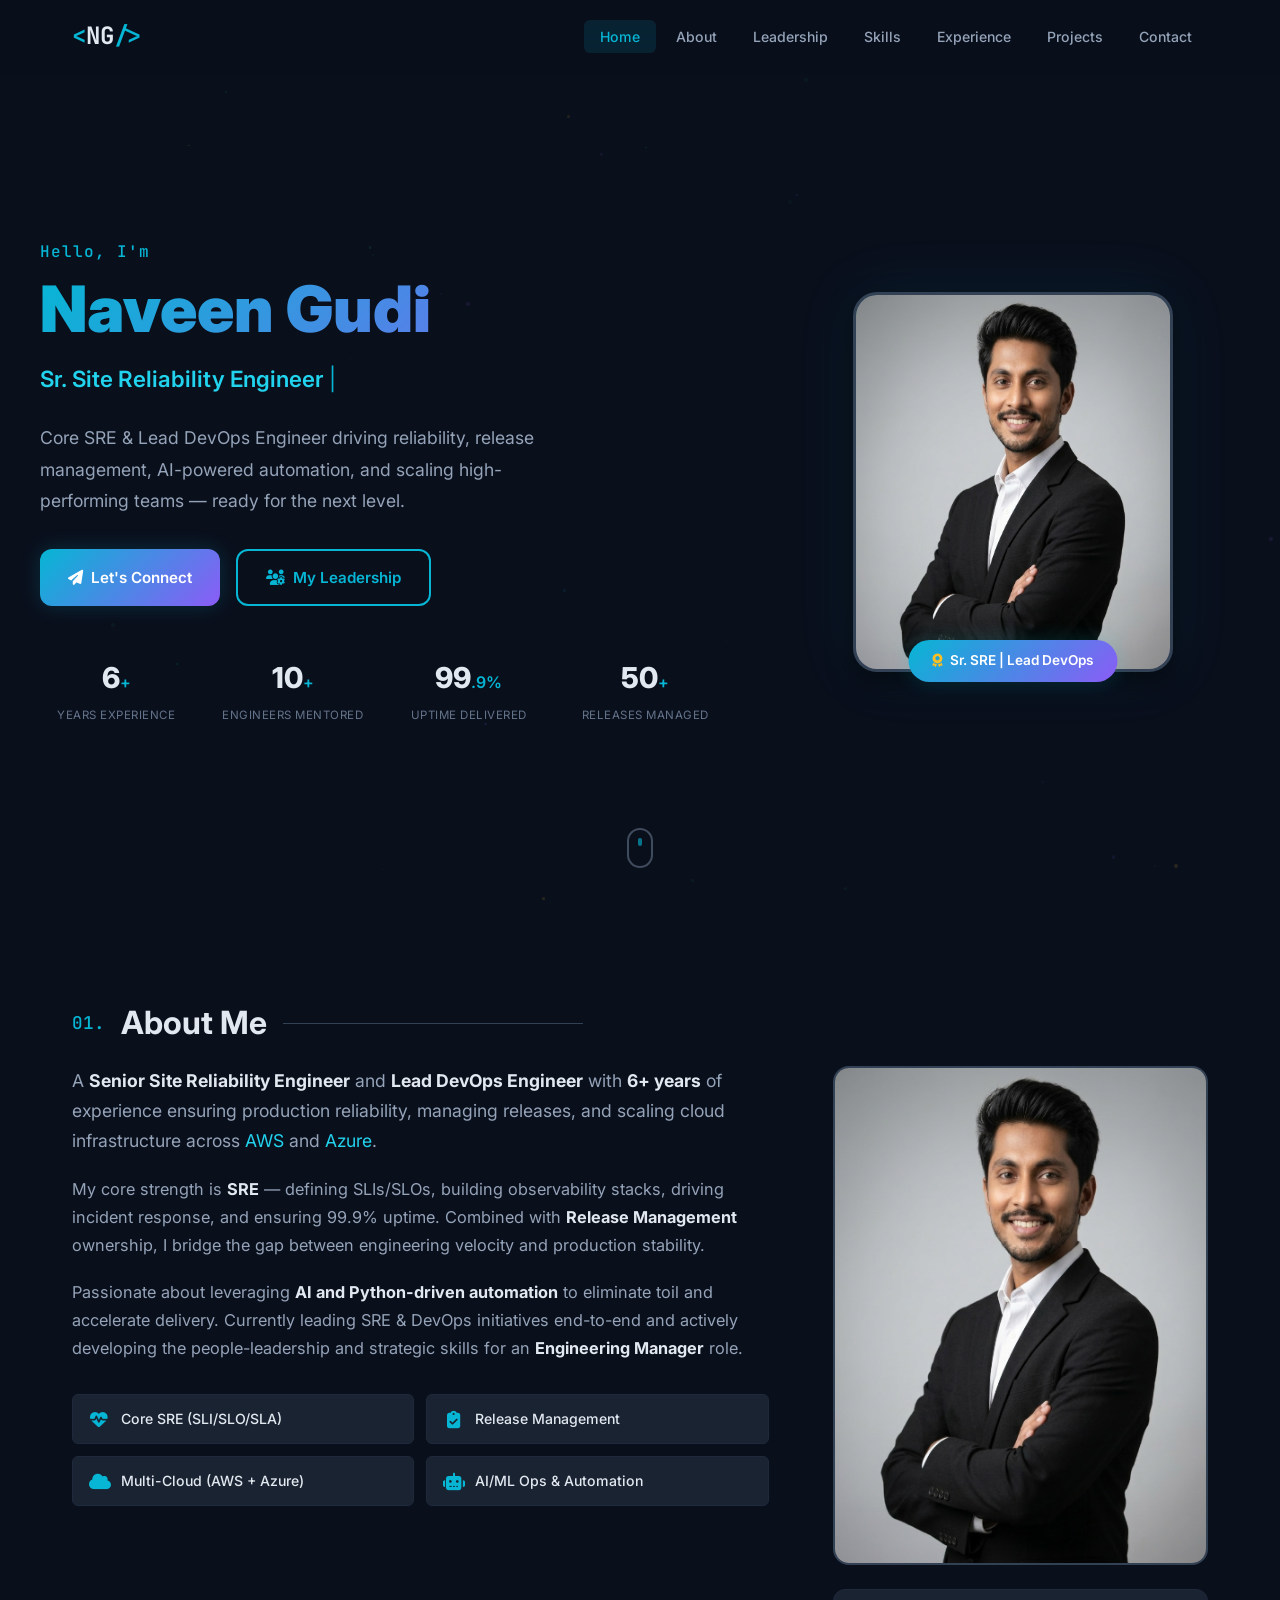
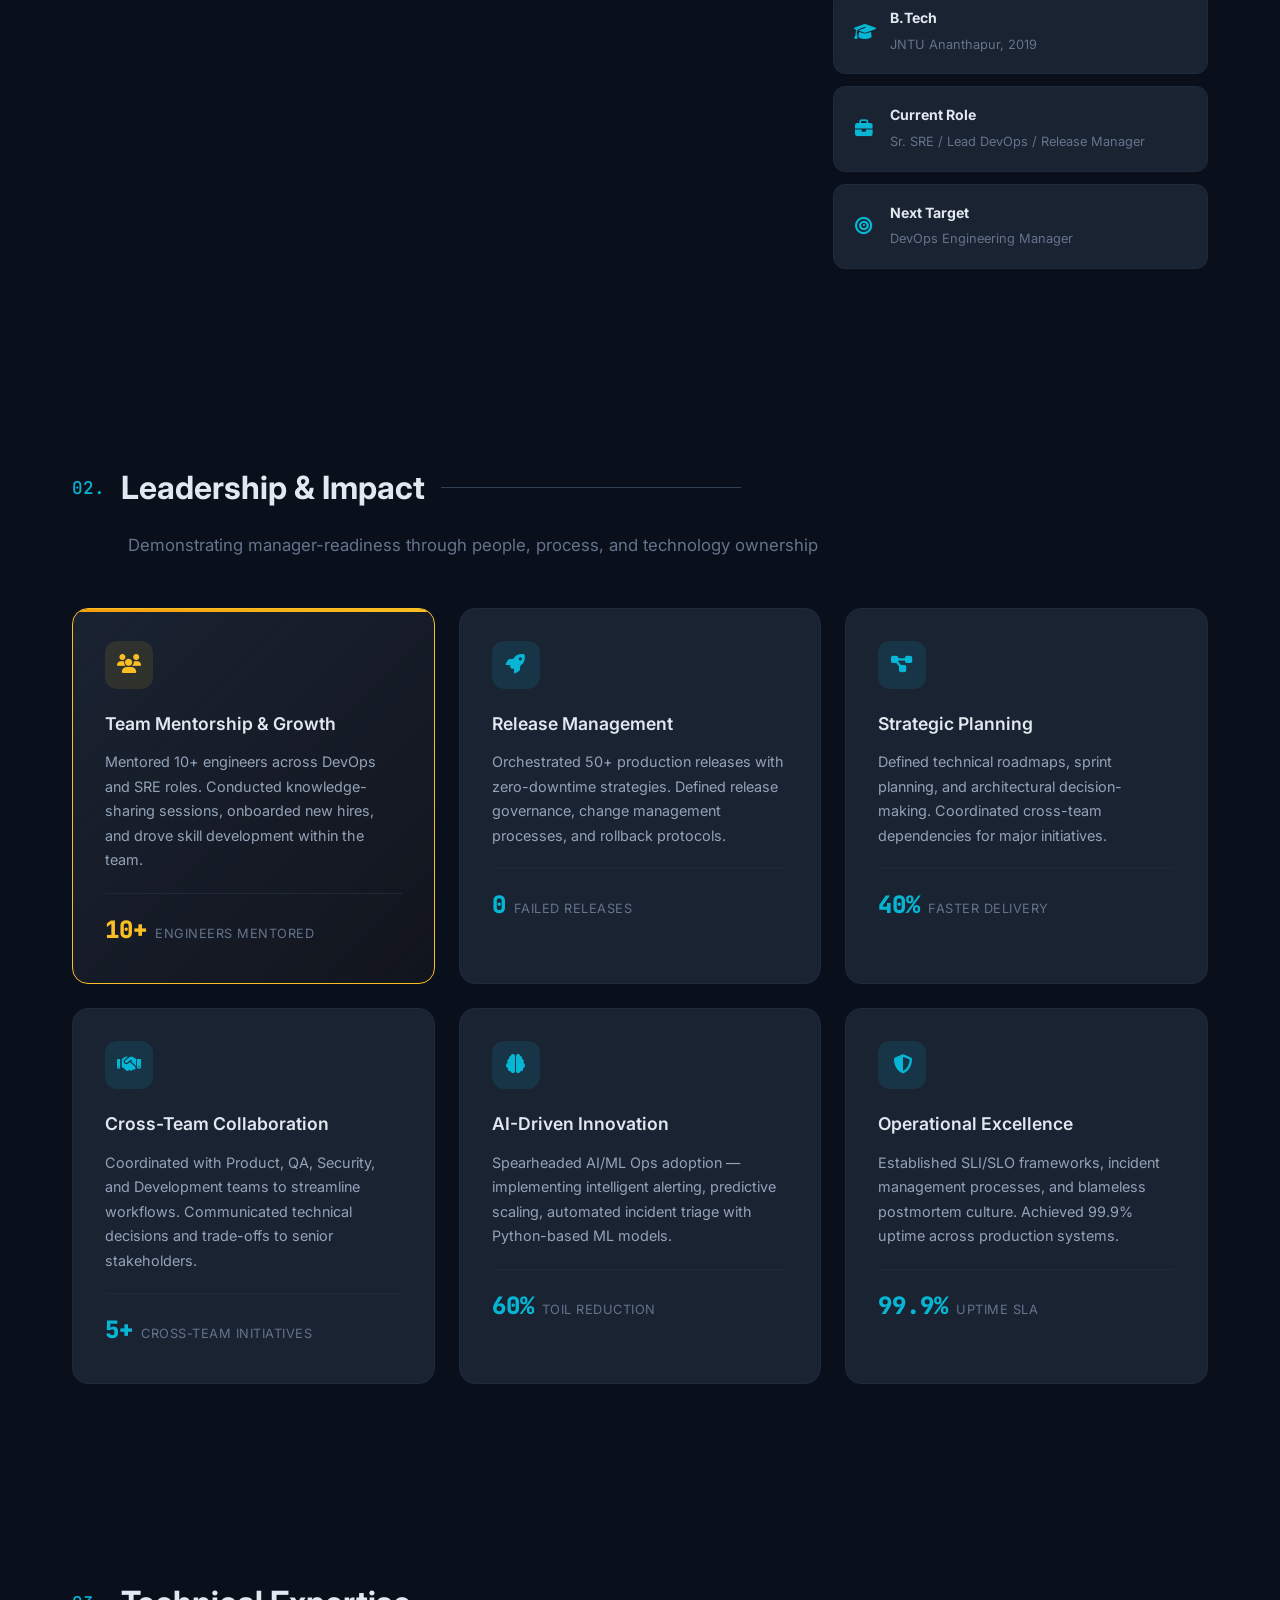
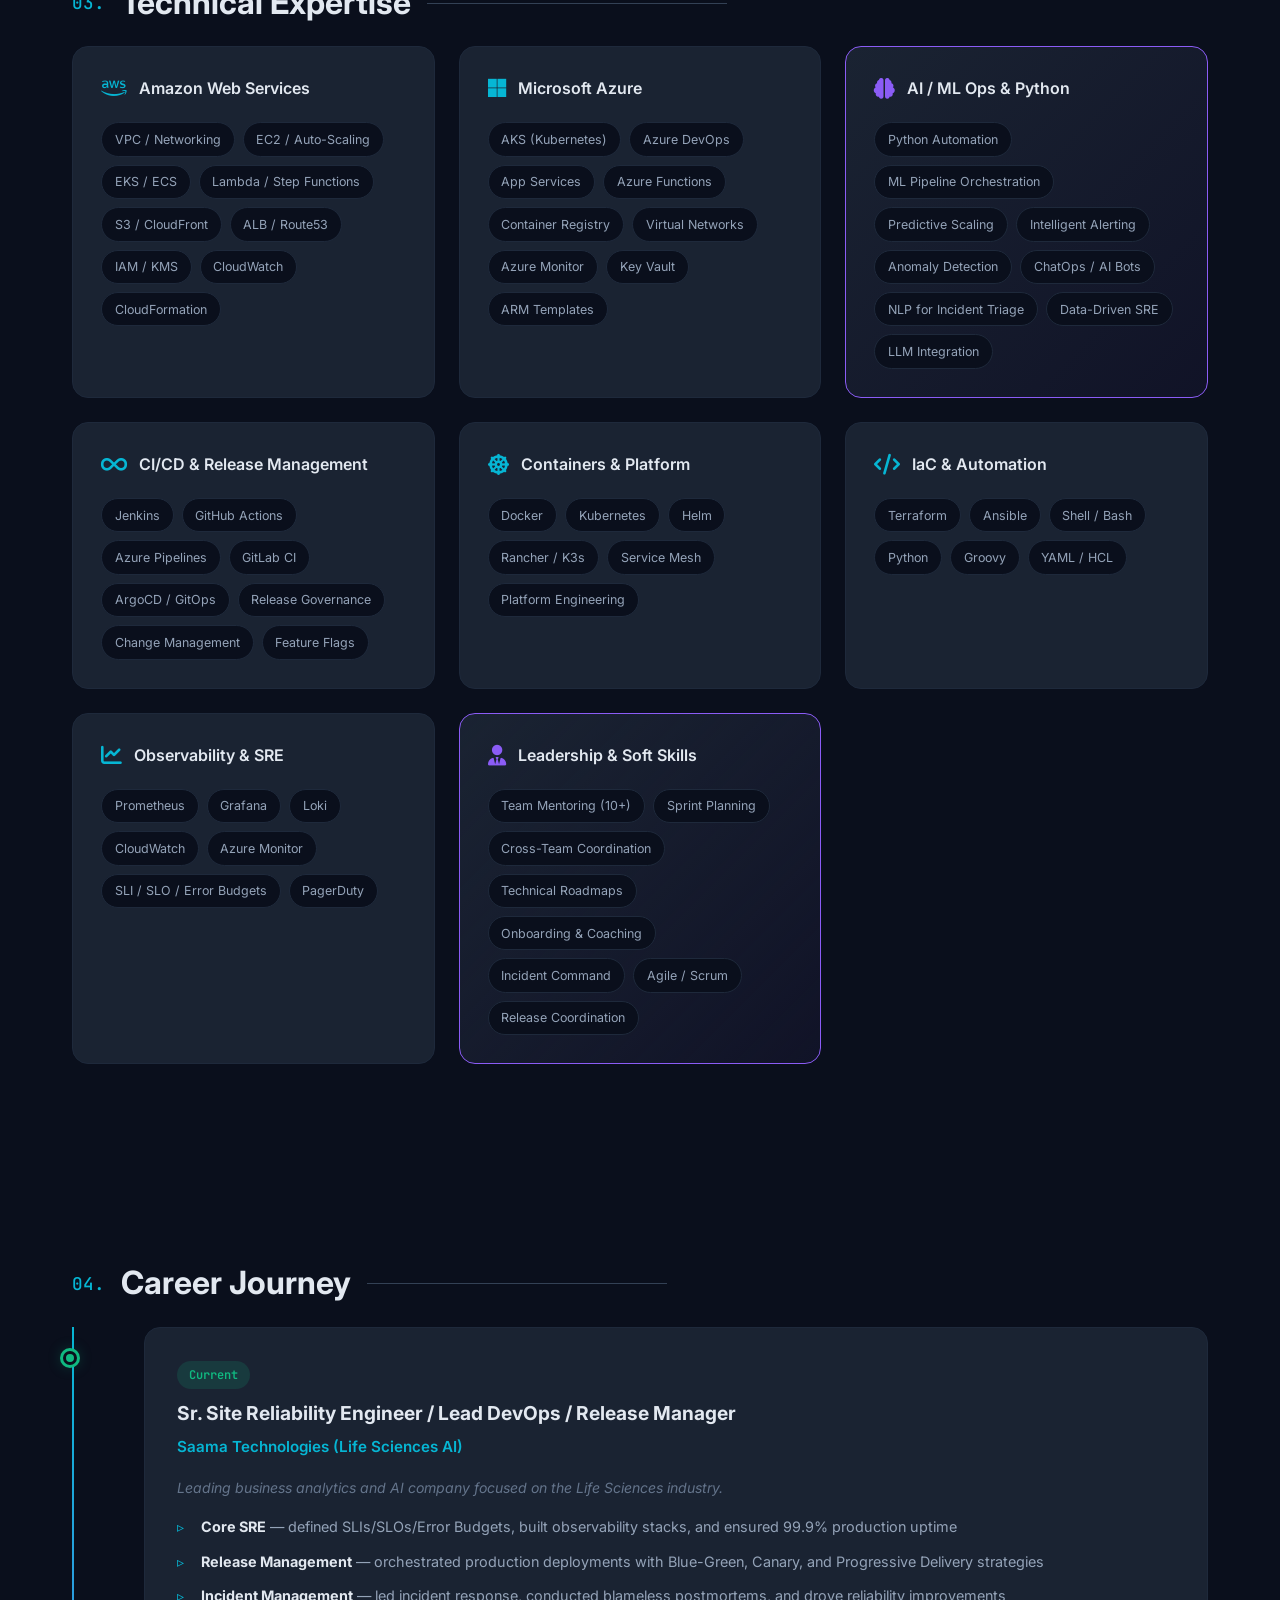
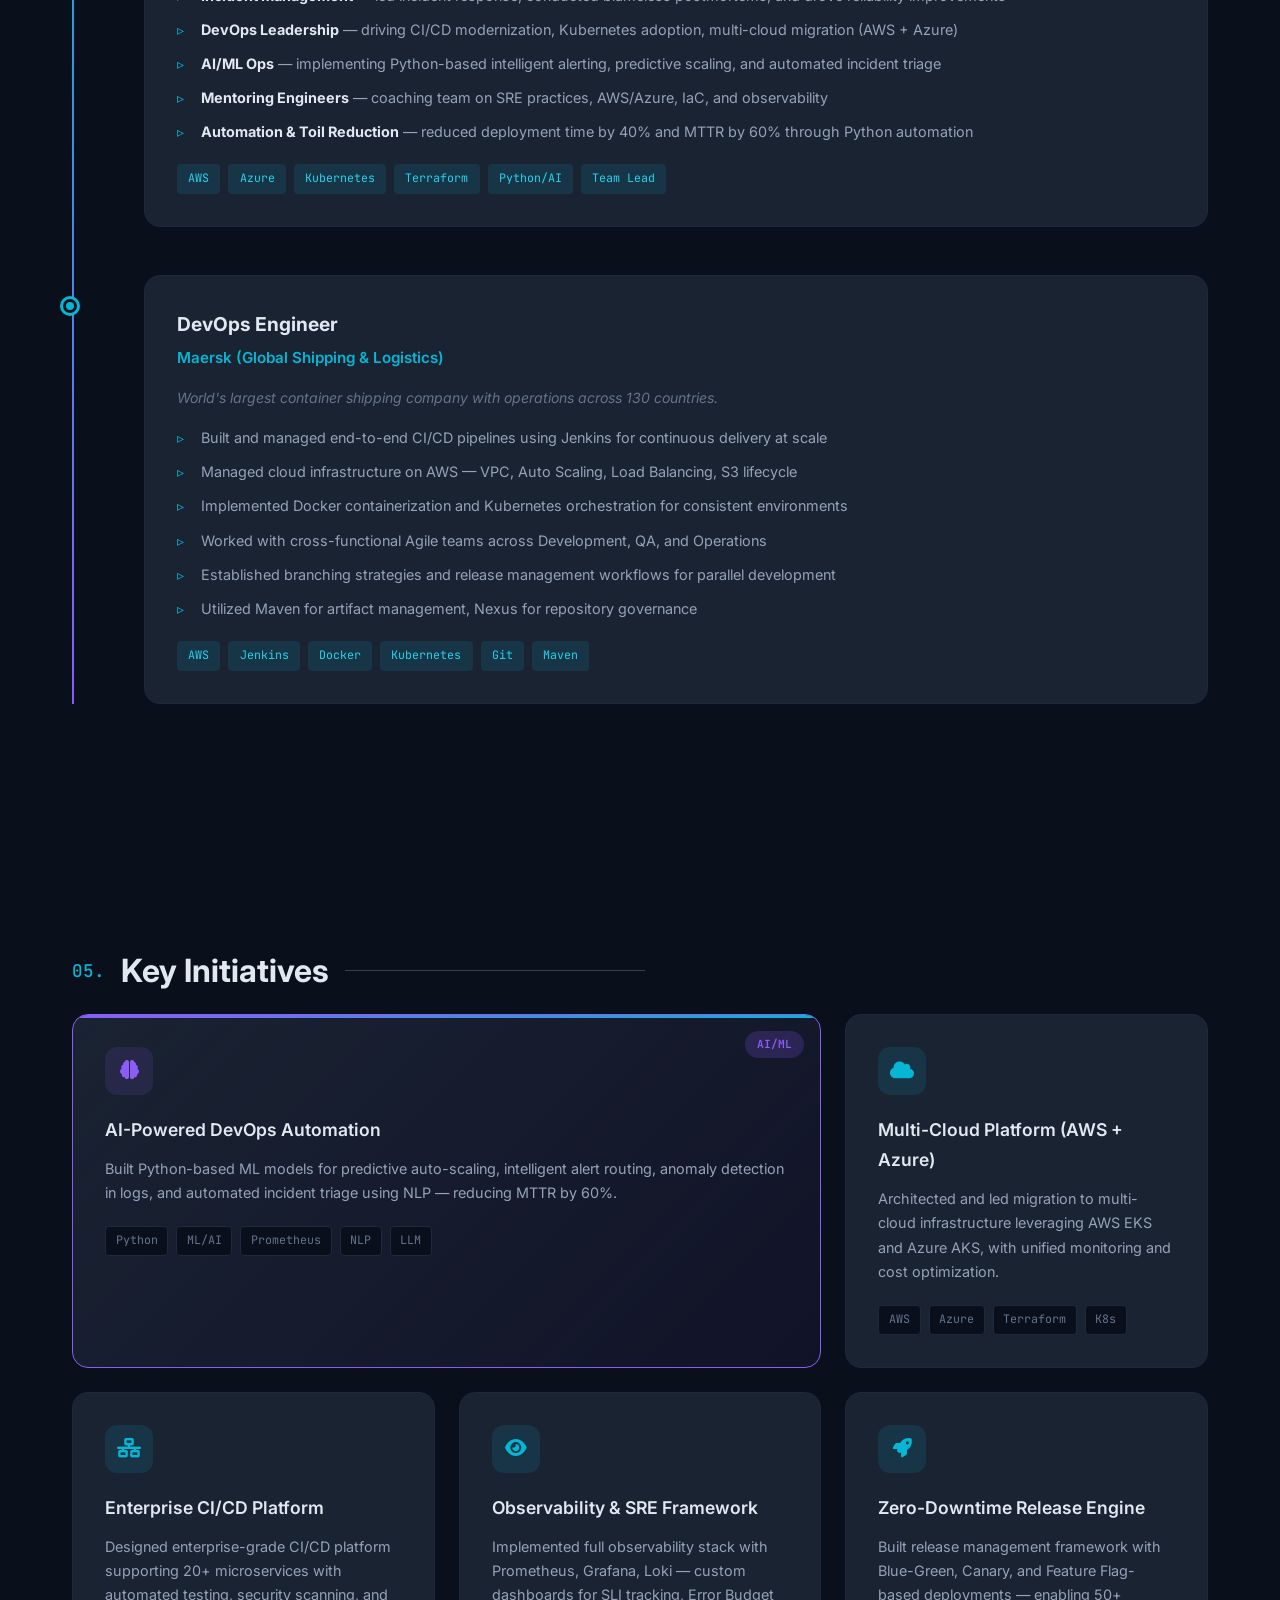
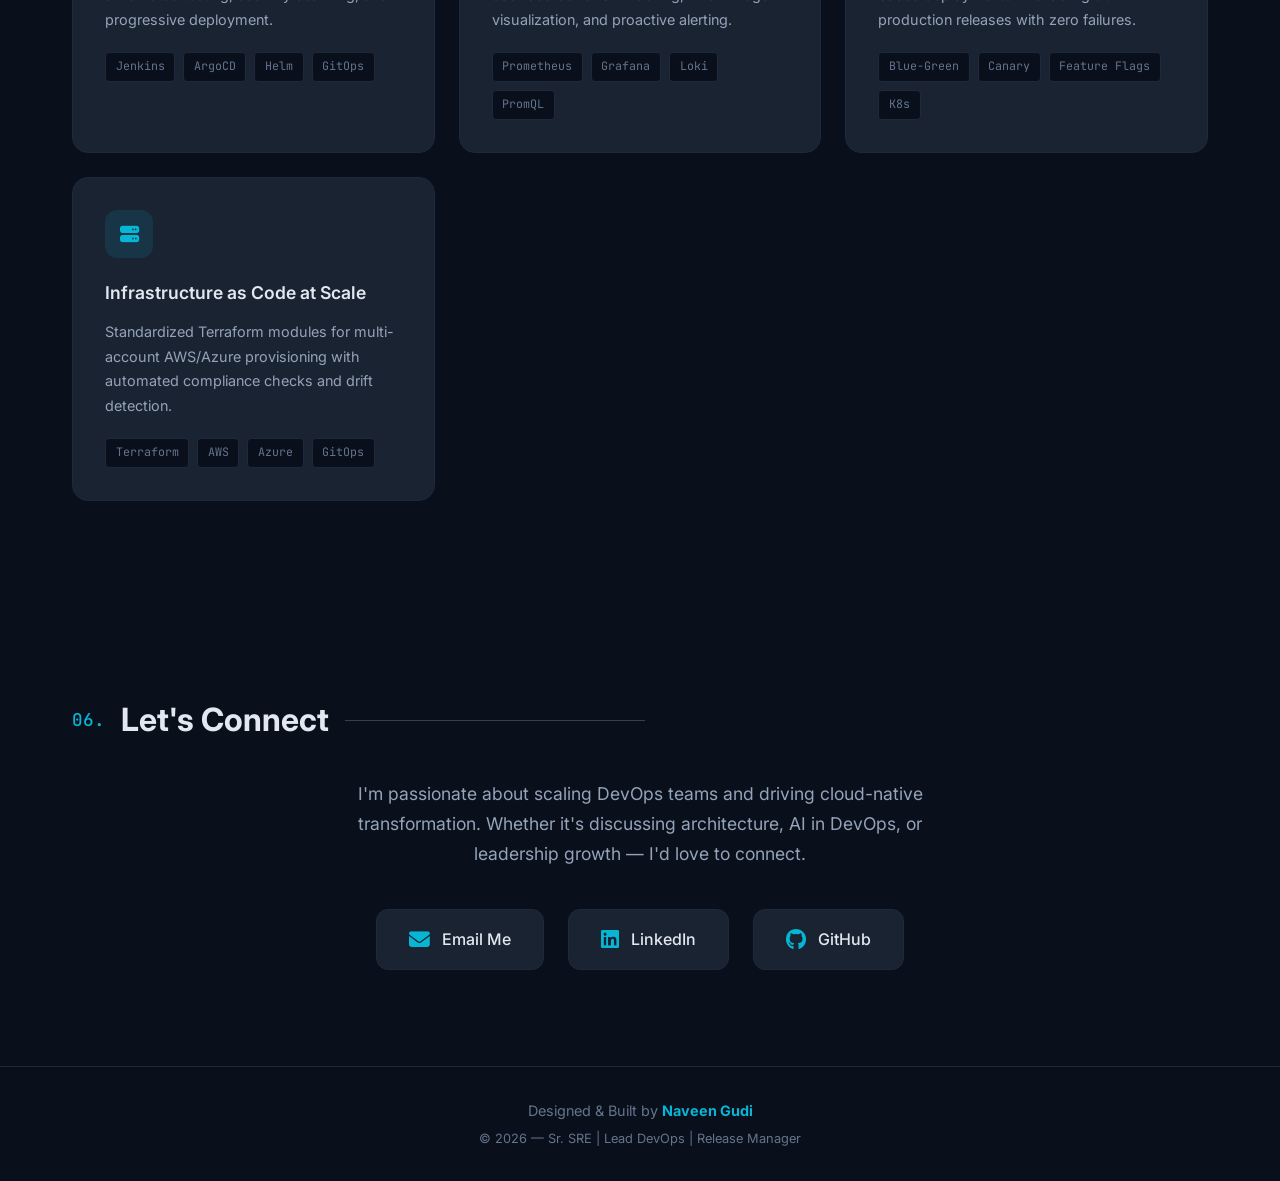
==== commit 028bfcac: "Add core SRE focus with release management" ====
--- a/index.html
+++ b/index.html
@@ -3,8 +3,8 @@
 <head>
     <meta charset="UTF-8">
     <meta name="viewport" content="width=device-width, initial-scale=1.0">
-    <title>Naveen Gudi | Lead DevOps Engineer & Cloud Architect</title>
-    <meta name="description" content="Portfolio of Naveen Gudi - Lead DevOps Engineer, Cloud Architect (AWS & Azure), AI/ML Ops, and Release Manager with 6+ years ready for engineering management.">
+    <title>Naveen Gudi | Sr. SRE & Lead DevOps Engineer & cloud Architecture</title>
+    <meta name="description" content="Portfolio of Naveen Gudi - Senior Site Reliability Engineer, Lead DevOps Engineer, Release Management, Cloud Architect (AWS & Azure) with 6+ years ready for engineering management.">
     <link rel="stylesheet" href="css/style.css">
     <link rel="preconnect" href="https://fonts.googleapis.com">
     <link rel="preconnect" href="https://fonts.gstatic.com" crossorigin>
@@ -45,8 +45,8 @@
                     <span class="cursor">|</span>
                 </div>
                 <p class="hero-description">
-                    Lead DevOps Engineer driving cloud-native transformation, AI-powered automation, 
-                    and scaling high-performing teams — ready for the next level.
+                    Core SRE & Lead DevOps Engineer driving reliability, release management, 
+                    AI-powered automation, and scaling high-performing teams — ready for the next level.
                 </p>
                 <div class="hero-cta">
                     <a href="#contact" class="btn btn-primary">
@@ -82,7 +82,7 @@
                     </div>
                     <div class="profile-badge">
                         <i class="fas fa-award"></i>
-                        <span>Lead DevOps Engineer</span>
+                        <span>Sr. SRE | Lead DevOps</span>
                     </div>
                 </div>
             </div>
@@ -103,25 +103,28 @@
             <div class="about-grid">
                 <div class="about-text">
                     <p class="about-lead">
-                        A results-driven <strong>Lead DevOps Engineer</strong> with <strong>6+ years</strong> 
-                        of experience building and scaling cloud infrastructure across <em>AWS</em> and <em>Azure</em>, 
-                        driving CI/CD modernization, and leading cross-functional engineering teams.
+                        A <strong>Senior Site Reliability Engineer</strong> and <strong>Lead DevOps Engineer</strong> 
+                        with <strong>6+ years</strong> of experience ensuring production reliability, managing releases, 
+                        and scaling cloud infrastructure across <em>AWS</em> and <em>Azure</em>.
                     </p>
                     <p>
-                        I combine deep technical expertise in cloud-native architecture with growing leadership skills 
-                        — managing releases, mentoring engineers, and owning platform strategy. My focus areas include 
-                        <strong>Release Management</strong>, <strong>AI/ML Operations</strong>, 
-                        <strong>Platform Engineering</strong>, and building a culture of reliability.
+                        My core strength is <strong>SRE</strong> — defining SLIs/SLOs, building observability stacks, 
+                        driving incident response, and ensuring 99.9% uptime. Combined with <strong>Release Management</strong> 
+                        ownership, I bridge the gap between engineering velocity and production stability.
                     </p>
                     <p>
                         Passionate about leveraging <strong>AI and Python-driven automation</strong> to eliminate 
-                        toil and accelerate delivery. Currently leading DevOps initiatives end-to-end and 
+                        toil and accelerate delivery. Currently leading SRE & DevOps initiatives end-to-end and 
                         actively developing the people-leadership and strategic skills for an <strong>Engineering Manager</strong> role.
                     </p>
                     <div class="about-highlights">
                         <div class="highlight-item">
-                            <i class="fas fa-users-cog"></i>
-                            <span>Team Leadership</span>
+                            <i class="fas fa-heartbeat"></i>
+                            <span>Core SRE (SLI/SLO/SLA)</span>
+                        </div>
+                        <div class="highlight-item">
+                            <i class="fas fa-clipboard-check"></i>
+                            <span>Release Management</span>
                         </div>
                         <div class="highlight-item">
                             <i class="fas fa-cloud"></i>
@@ -130,10 +133,6 @@
                         <div class="highlight-item">
                             <i class="fas fa-robot"></i>
                             <span>AI/ML Ops & Automation</span>
-                        </div>
-                        <div class="highlight-item">
-                            <i class="fas fa-clipboard-check"></i>
-                            <span>Release Management</span>
                         </div>
                     </div>
                 </div>
@@ -153,7 +152,7 @@
                             <i class="fas fa-briefcase"></i>
                             <div>
                                 <strong>Current Role</strong>
-                                <span>Lead DevOps Engineer</span>
+                                <span>Sr. SRE / Lead DevOps / Release Manager</span>
                             </div>
                         </div>
                         <div class="info-card">
@@ -419,20 +418,20 @@
                     <div class="timeline-content">
                         <div class="timeline-header">
                             <div class="timeline-role-badge">Current</div>
-                            <h3>Lead DevOps Engineer / Release Manager</h3>
+                            <h3>Sr. Site Reliability Engineer / Lead DevOps / Release Manager</h3>
                             <span class="company">Saama Technologies (Life Sciences AI)</span>
                         </div>
                         <p class="company-desc">
                             Leading business analytics and AI company focused on the Life Sciences industry.
                         </p>
                         <ul class="timeline-points">
-                            <li><strong>Leading DevOps & SRE initiatives</strong> — defining standards, owning architecture decisions, and ensuring reliability across environments</li>
-                            <li><strong>Release Management</strong> — orchestrating production deployments with Blue-Green, Canary, and Progressive Delivery strategies</li>
-                            <li><strong>Technical Ownership</strong> — driving CI/CD modernization, Kubernetes adoption, multi-cloud migration (AWS + Azure)</li>
+                            <li><strong>Core SRE</strong> — defined SLIs/SLOs/Error Budgets, built observability stacks, and ensured 99.9% production uptime</li>
+                            <li><strong>Release Management</strong> — orchestrated production deployments with Blue-Green, Canary, and Progressive Delivery strategies</li>
+                            <li><strong>Incident Management</strong> — led incident response, conducted blameless postmortems, and drove reliability improvements</li>
+                            <li><strong>DevOps Leadership</strong> — driving CI/CD modernization, Kubernetes adoption, multi-cloud migration (AWS + Azure)</li>
                             <li><strong>AI/ML Ops</strong> — implementing Python-based intelligent alerting, predictive scaling, and automated incident triage</li>
-                            <li><strong>Mentoring Engineers</strong> — coaching team on AWS/Azure best practices, IaC, container orchestration, and observability</li>
-                            <li><strong>Cross-Team Coordination</strong> — communicating technical roadmaps and trade-offs to stakeholders and leadership</li>
-                            <li><strong>Automation & Efficiency</strong> — reduced deployment time by 40% through Python-driven automation</li>
+                            <li><strong>Mentoring Engineers</strong> — coaching team on SRE practices, AWS/Azure, IaC, and observability</li>
+                            <li><strong>Automation & Toil Reduction</strong> — reduced deployment time by 40% and MTTR by 60% through Python automation</li>
                         </ul>
                         <div class="timeline-tags">
                             <span>AWS</span><span>Azure</span><span>Kubernetes</span>
@@ -583,7 +582,7 @@
     <footer class="footer">
         <div class="container">
             <p>Designed & Built by <strong>Naveen Gudi</strong></p>
-            <p class="footer-sub">© 2026 — Lead DevOps Engineer | Manager-Ready</p>
+            <p class="footer-sub">© 2026 — Sr. SRE | Lead DevOps | Release Manager</p>
         </div>
     </footer>
 
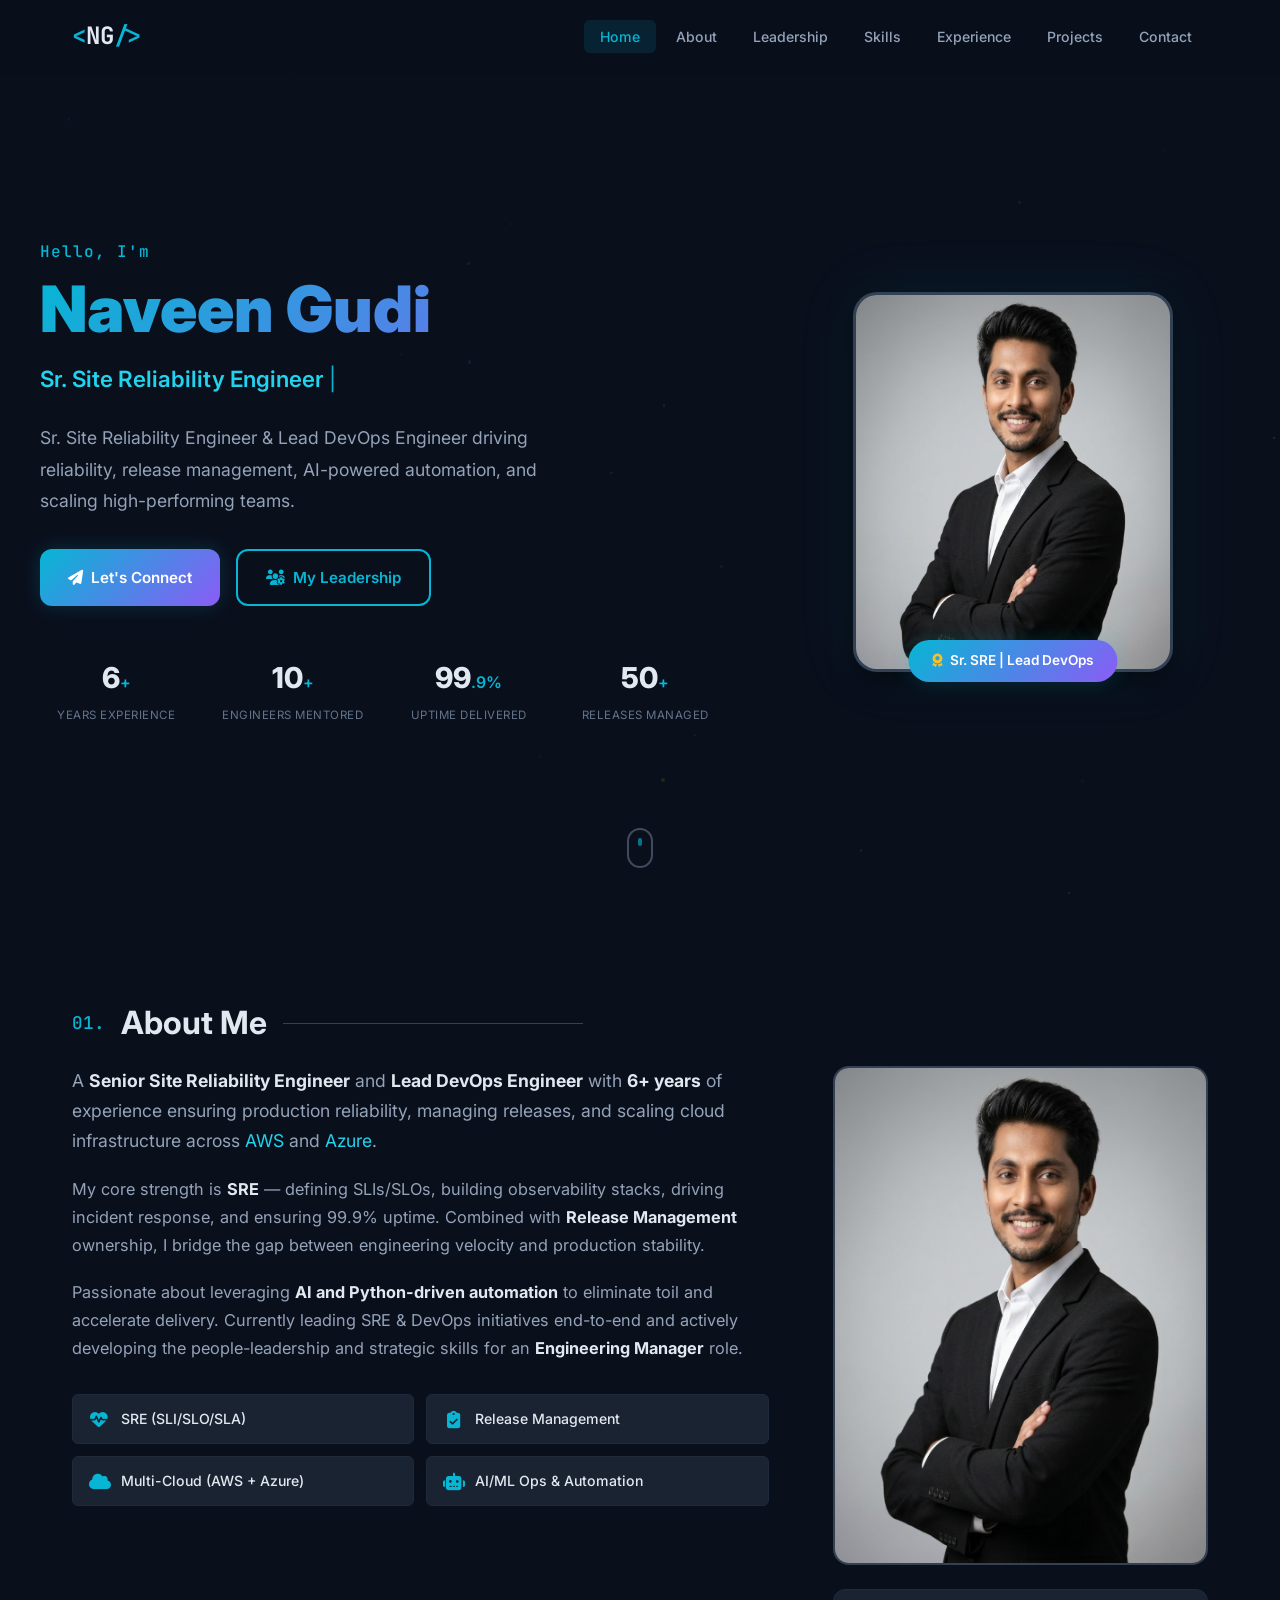
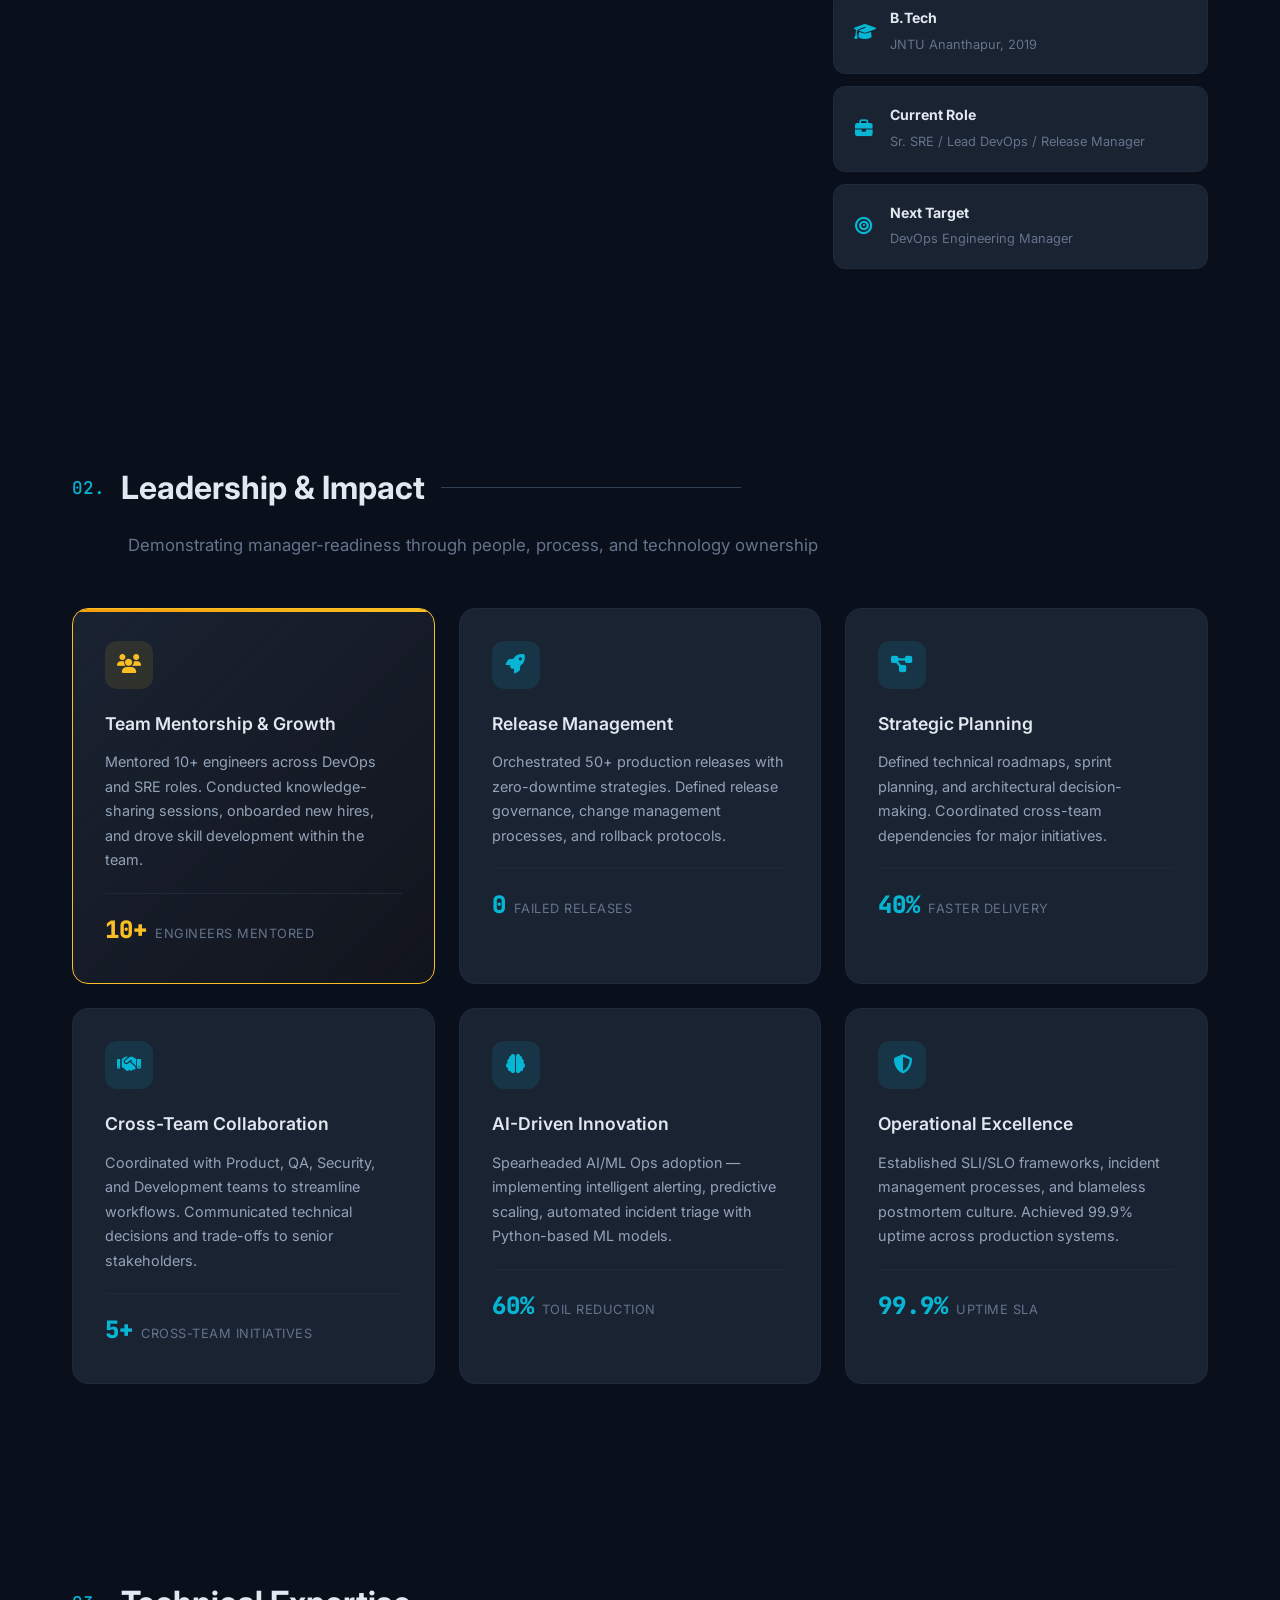
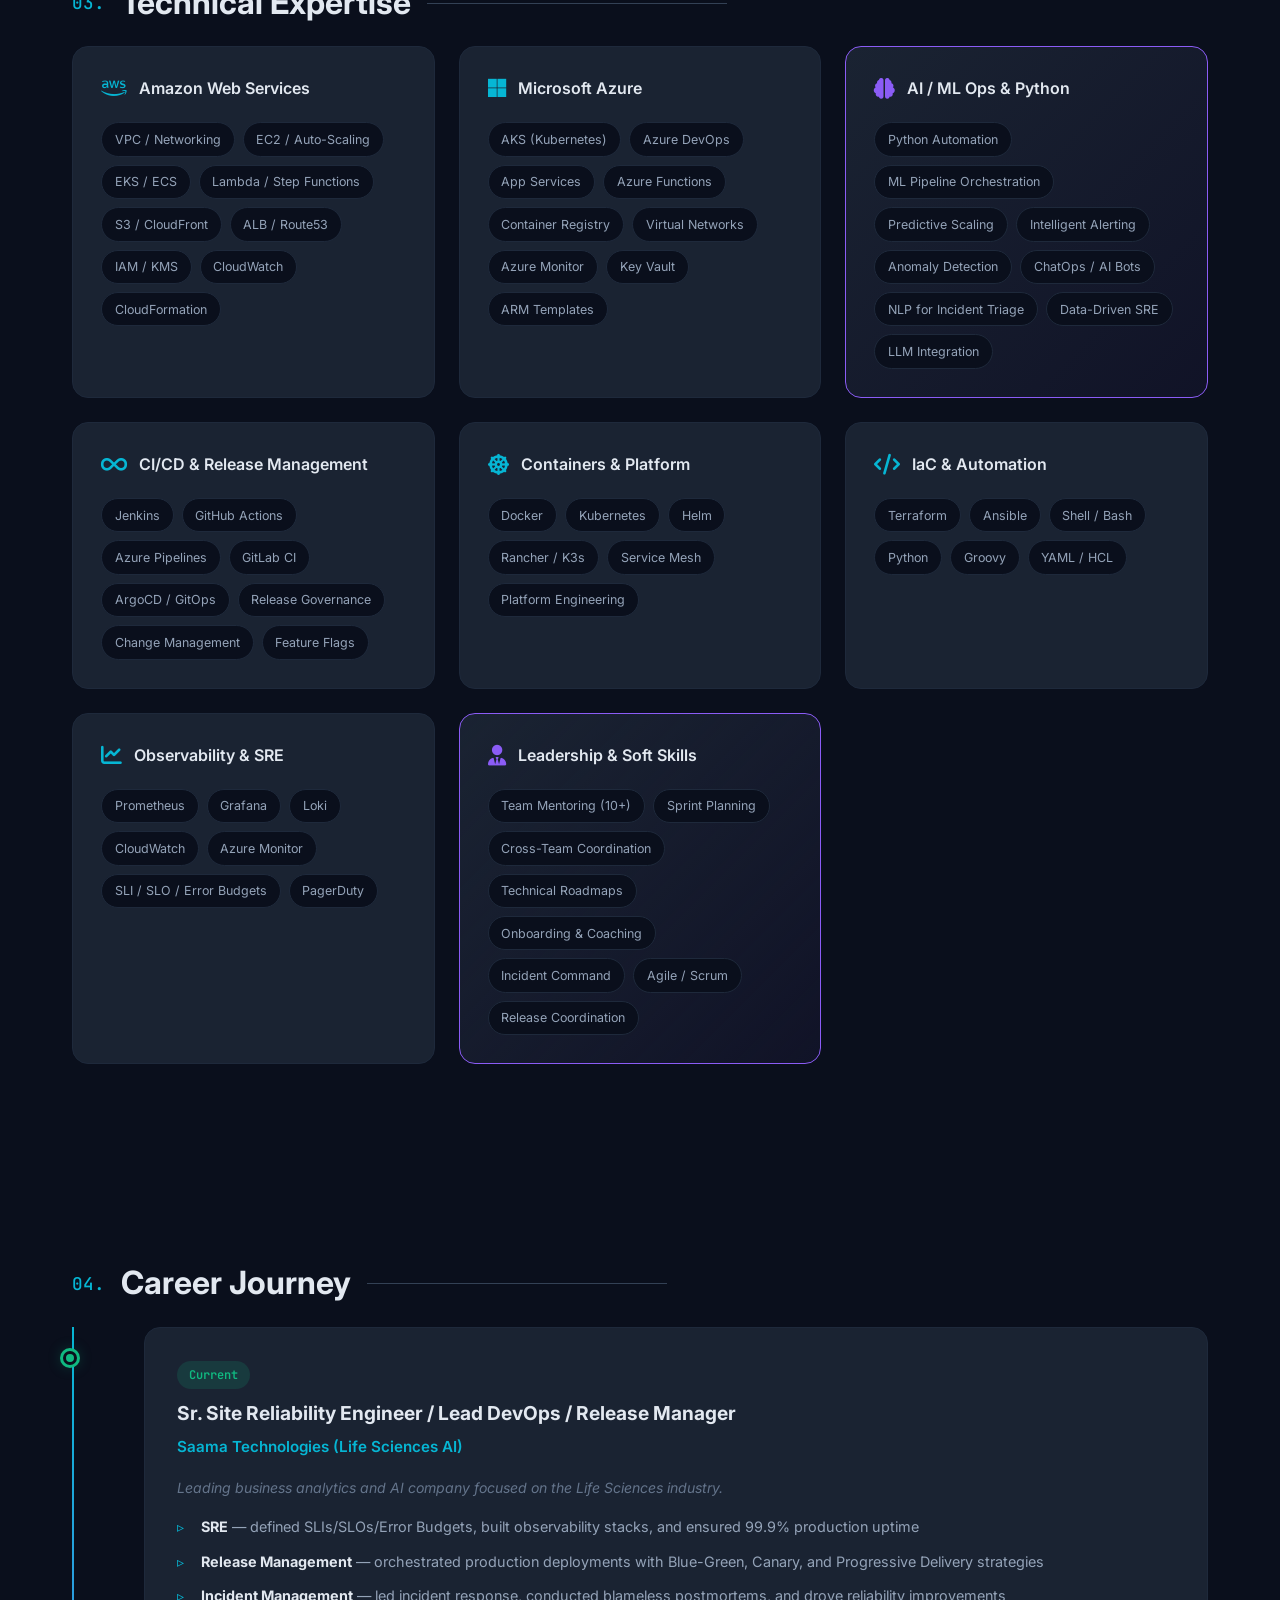
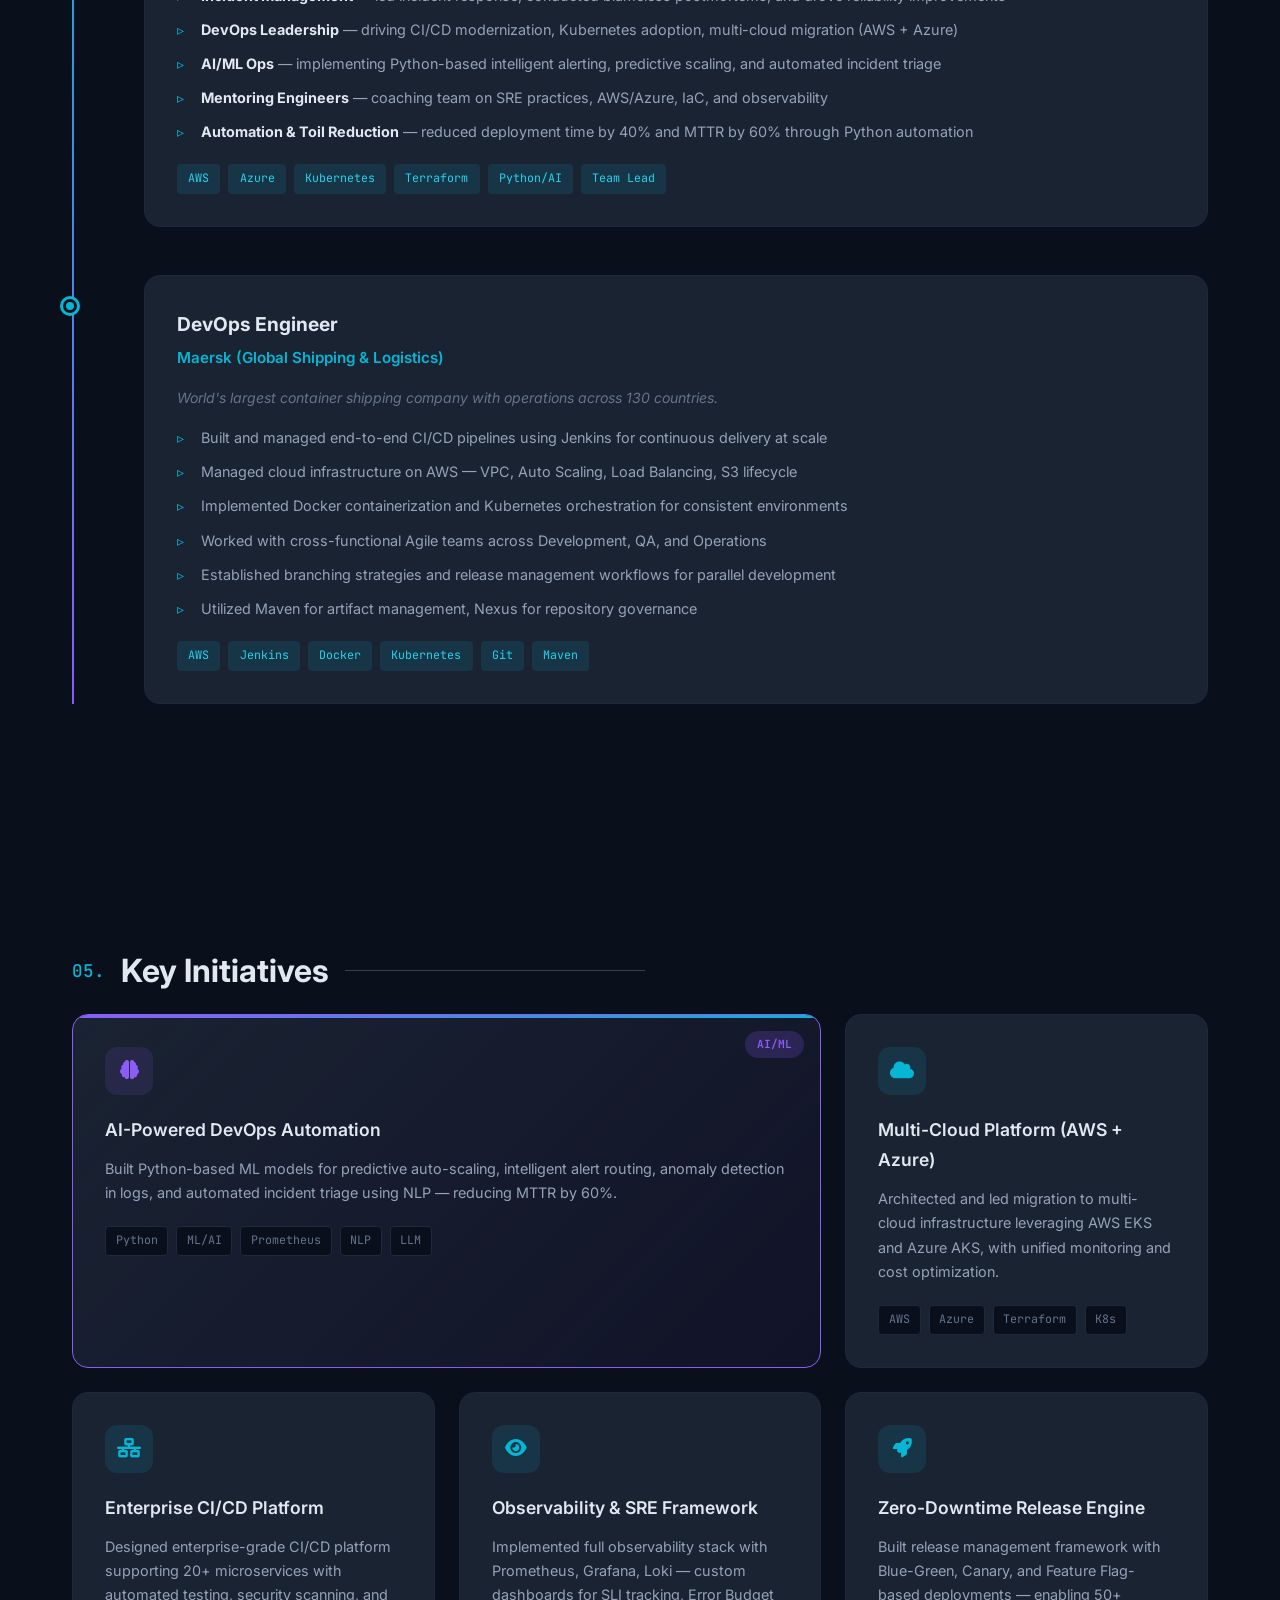
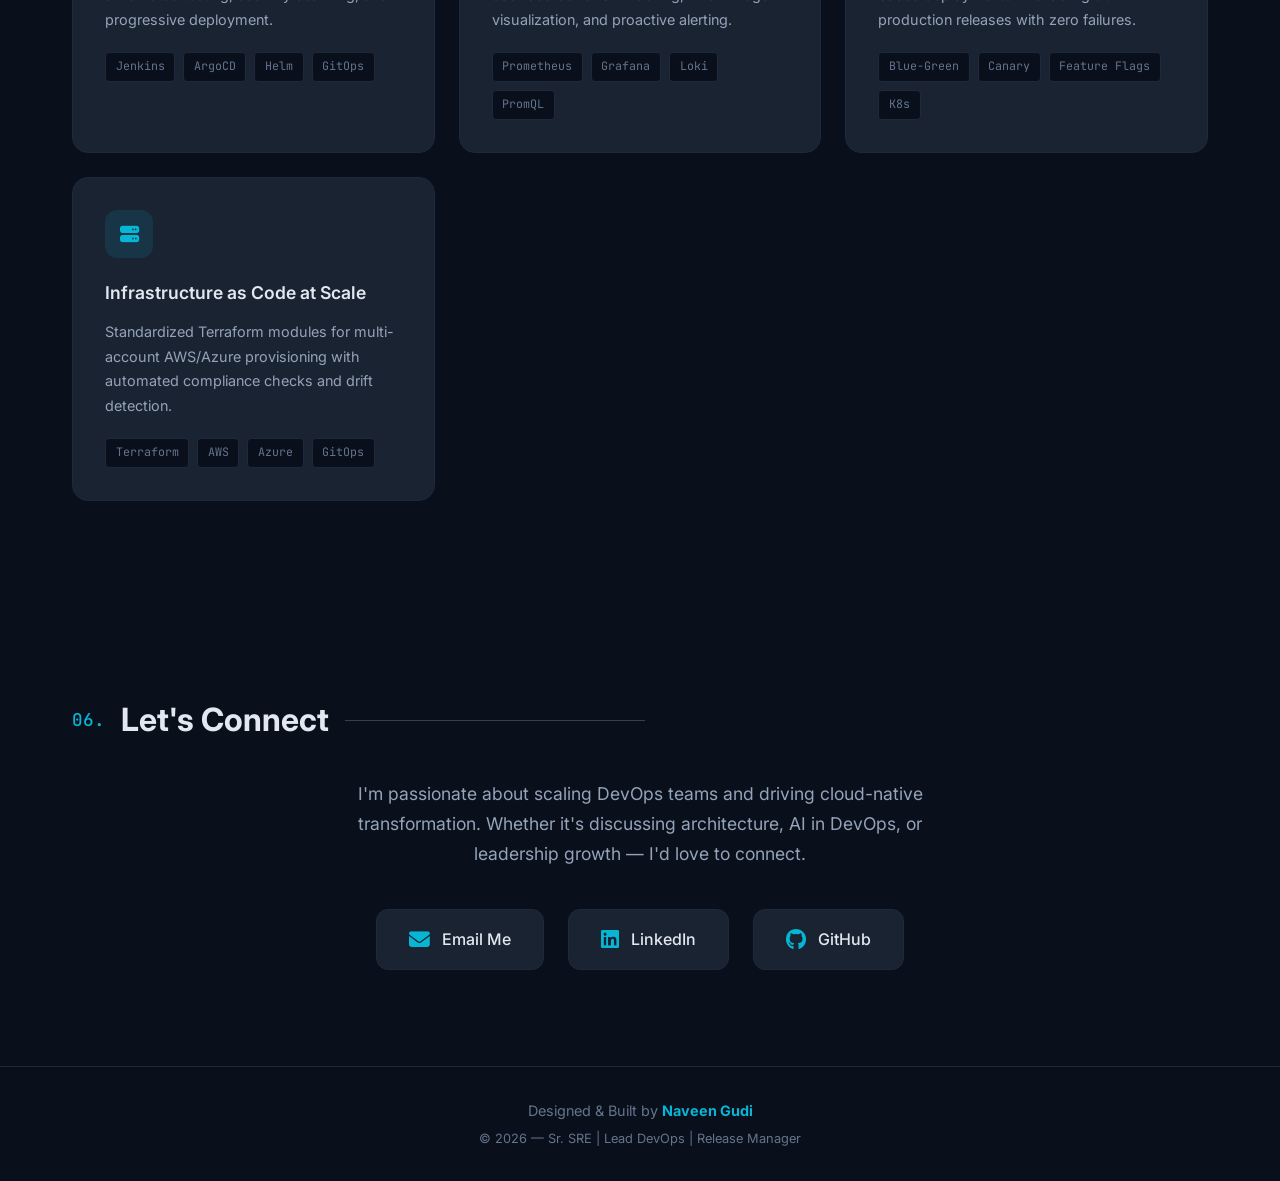
==== commit 456567aa: "Clean up: remove Core prefix, remove Future Engineering Manager from typing" ====
--- a/index.html
+++ b/index.html
@@ -3,7 +3,7 @@
 <head>
     <meta charset="UTF-8">
     <meta name="viewport" content="width=device-width, initial-scale=1.0">
-    <title>Naveen Gudi | Sr. SRE & Lead DevOps Engineer & cloud Architecture</title>
+    <title>Naveen Gudi | Sr. Site Reliability Engineer & Lead DevOps Engineer</title>
     <meta name="description" content="Portfolio of Naveen Gudi - Senior Site Reliability Engineer, Lead DevOps Engineer, Release Management, Cloud Architect (AWS & Azure) with 6+ years ready for engineering management.">
     <link rel="stylesheet" href="css/style.css">
     <link rel="preconnect" href="https://fonts.googleapis.com">
@@ -45,8 +45,8 @@
                     <span class="cursor">|</span>
                 </div>
                 <p class="hero-description">
-                    Core SRE & Lead DevOps Engineer driving reliability, release management, 
-                    AI-powered automation, and scaling high-performing teams — ready for the next level.
+                    Sr. Site Reliability Engineer & Lead DevOps Engineer driving reliability, 
+                    release management, AI-powered automation, and scaling high-performing teams.
                 </p>
                 <div class="hero-cta">
                     <a href="#contact" class="btn btn-primary">
@@ -78,7 +78,7 @@
             <div class="hero-visual">
                 <div class="profile-hero-wrapper">
                     <div class="profile-hero-image">
-                        <img src="assets/images/profile.png" alt="Naveen Gudi - DevOps Engineering Manager">
+                        <img src="assets/images/profile.png" alt="Naveen Gudi - Sr. SRE & Lead DevOps Engineer">
                     </div>
                     <div class="profile-badge">
                         <i class="fas fa-award"></i>
@@ -120,7 +120,7 @@
                     <div class="about-highlights">
                         <div class="highlight-item">
                             <i class="fas fa-heartbeat"></i>
-                            <span>Core SRE (SLI/SLO/SLA)</span>
+                            <span>SRE (SLI/SLO/SLA)</span>
                         </div>
                         <div class="highlight-item">
                             <i class="fas fa-clipboard-check"></i>
@@ -425,7 +425,7 @@
                             Leading business analytics and AI company focused on the Life Sciences industry.
                         </p>
                         <ul class="timeline-points">
-                            <li><strong>Core SRE</strong> — defined SLIs/SLOs/Error Budgets, built observability stacks, and ensured 99.9% production uptime</li>
+                            <li><strong>SRE</strong> — defined SLIs/SLOs/Error Budgets, built observability stacks, and ensured 99.9% production uptime</li>
                             <li><strong>Release Management</strong> — orchestrated production deployments with Blue-Green, Canary, and Progressive Delivery strategies</li>
                             <li><strong>Incident Management</strong> — led incident response, conducted blameless postmortems, and drove reliability improvements</li>
                             <li><strong>DevOps Leadership</strong> — driving CI/CD modernization, Kubernetes adoption, multi-cloud migration (AWS + Azure)</li>
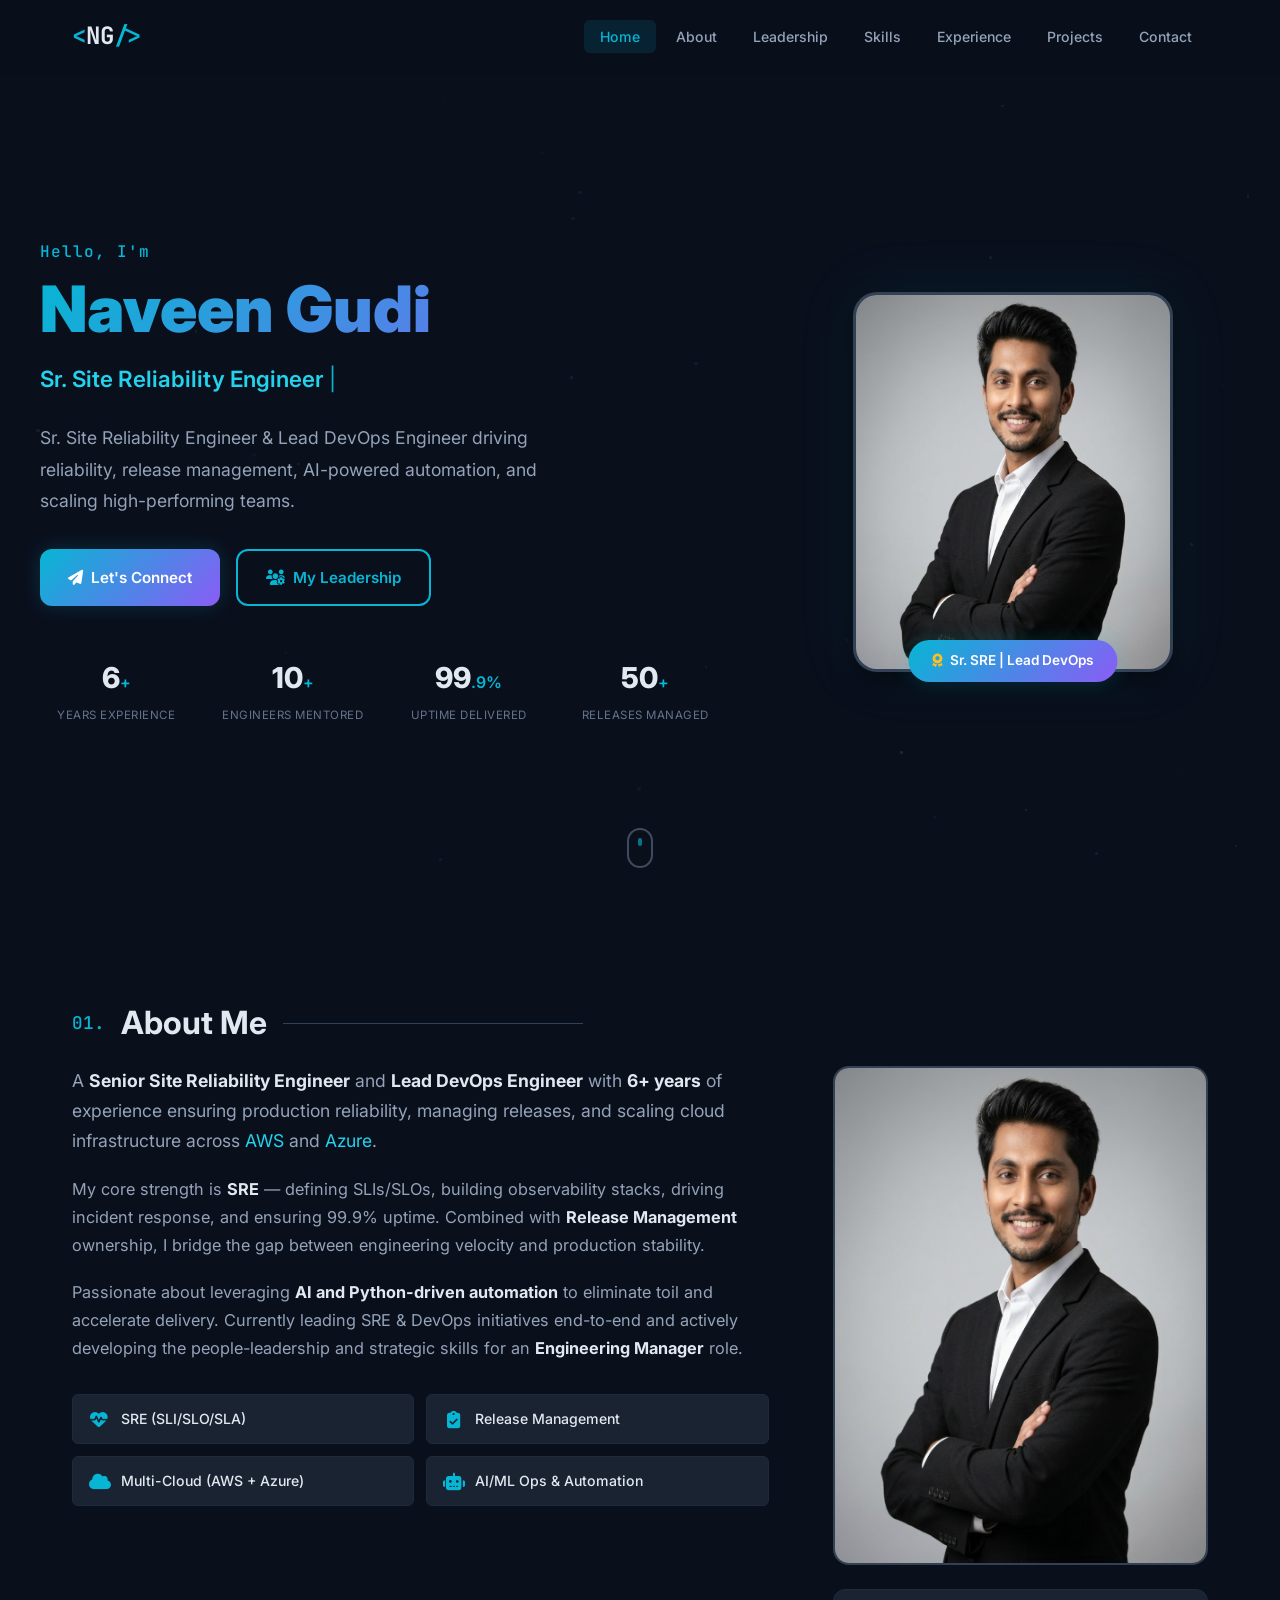
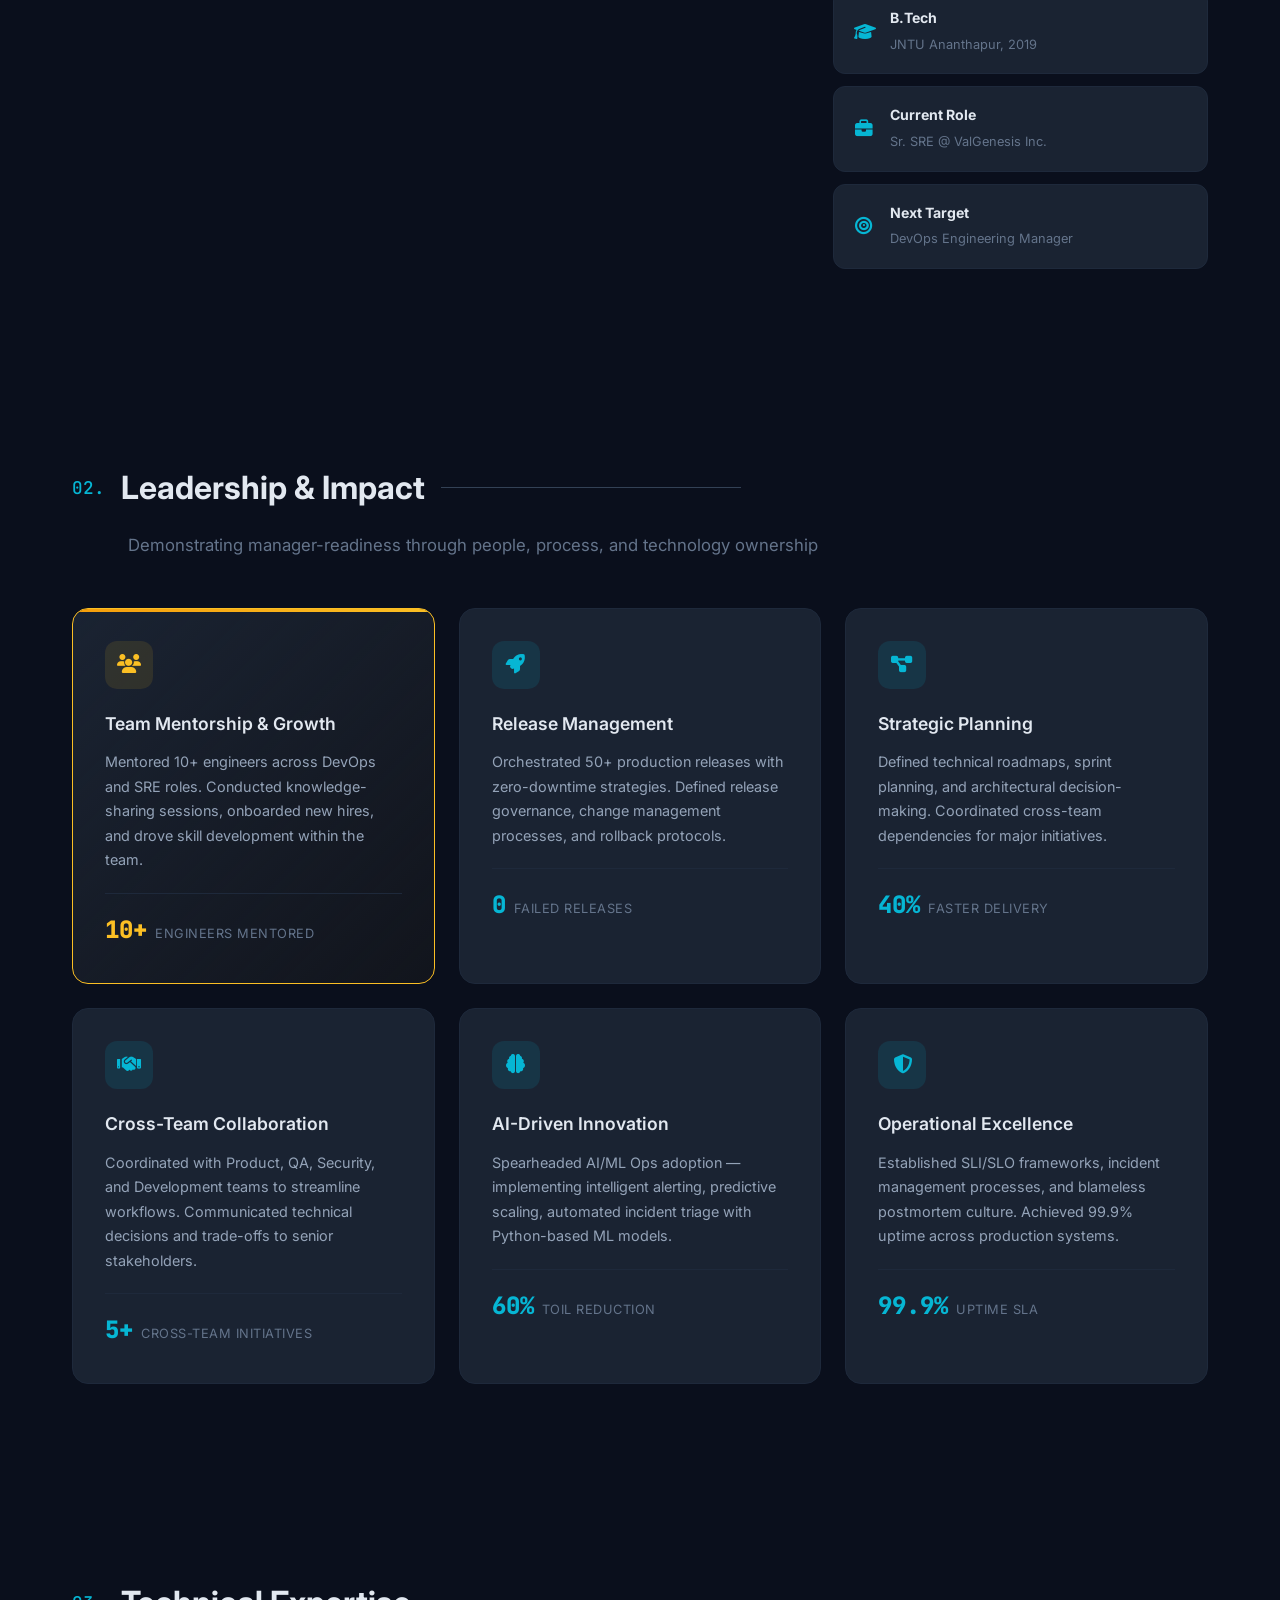
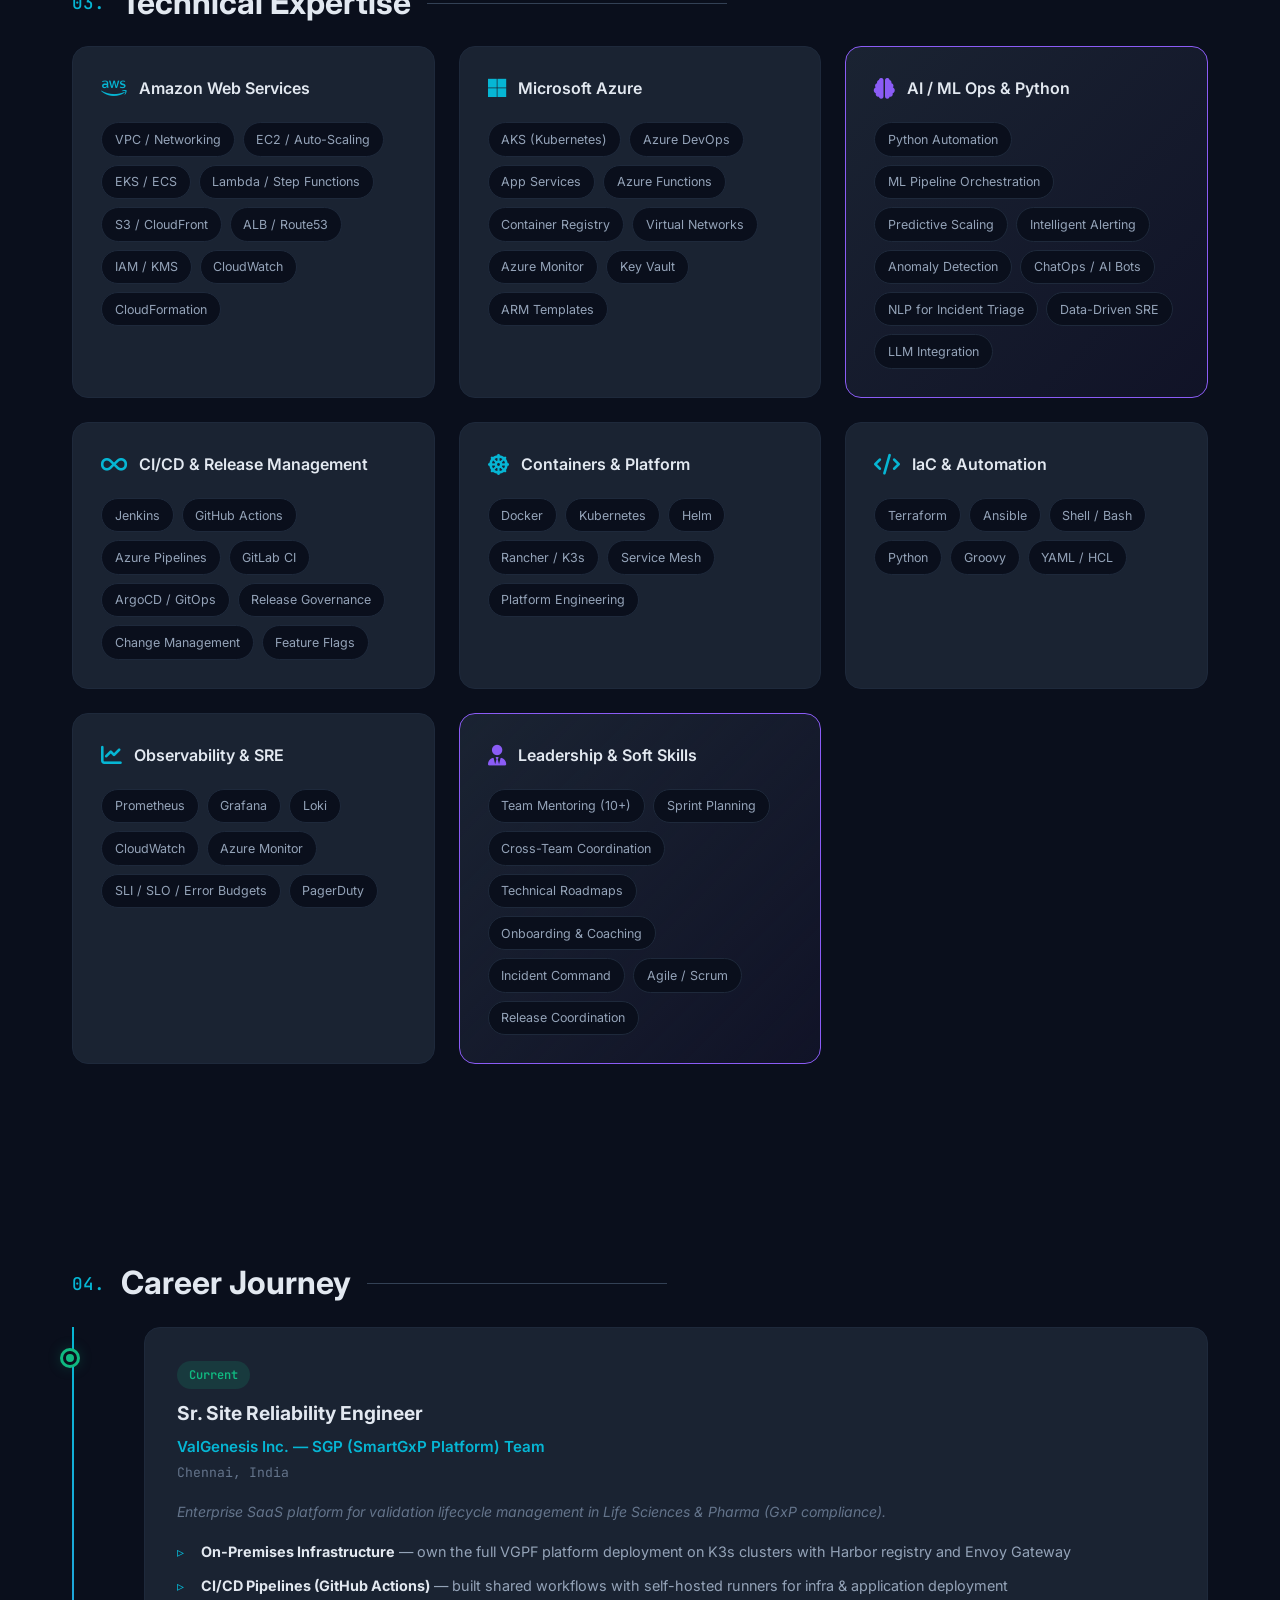
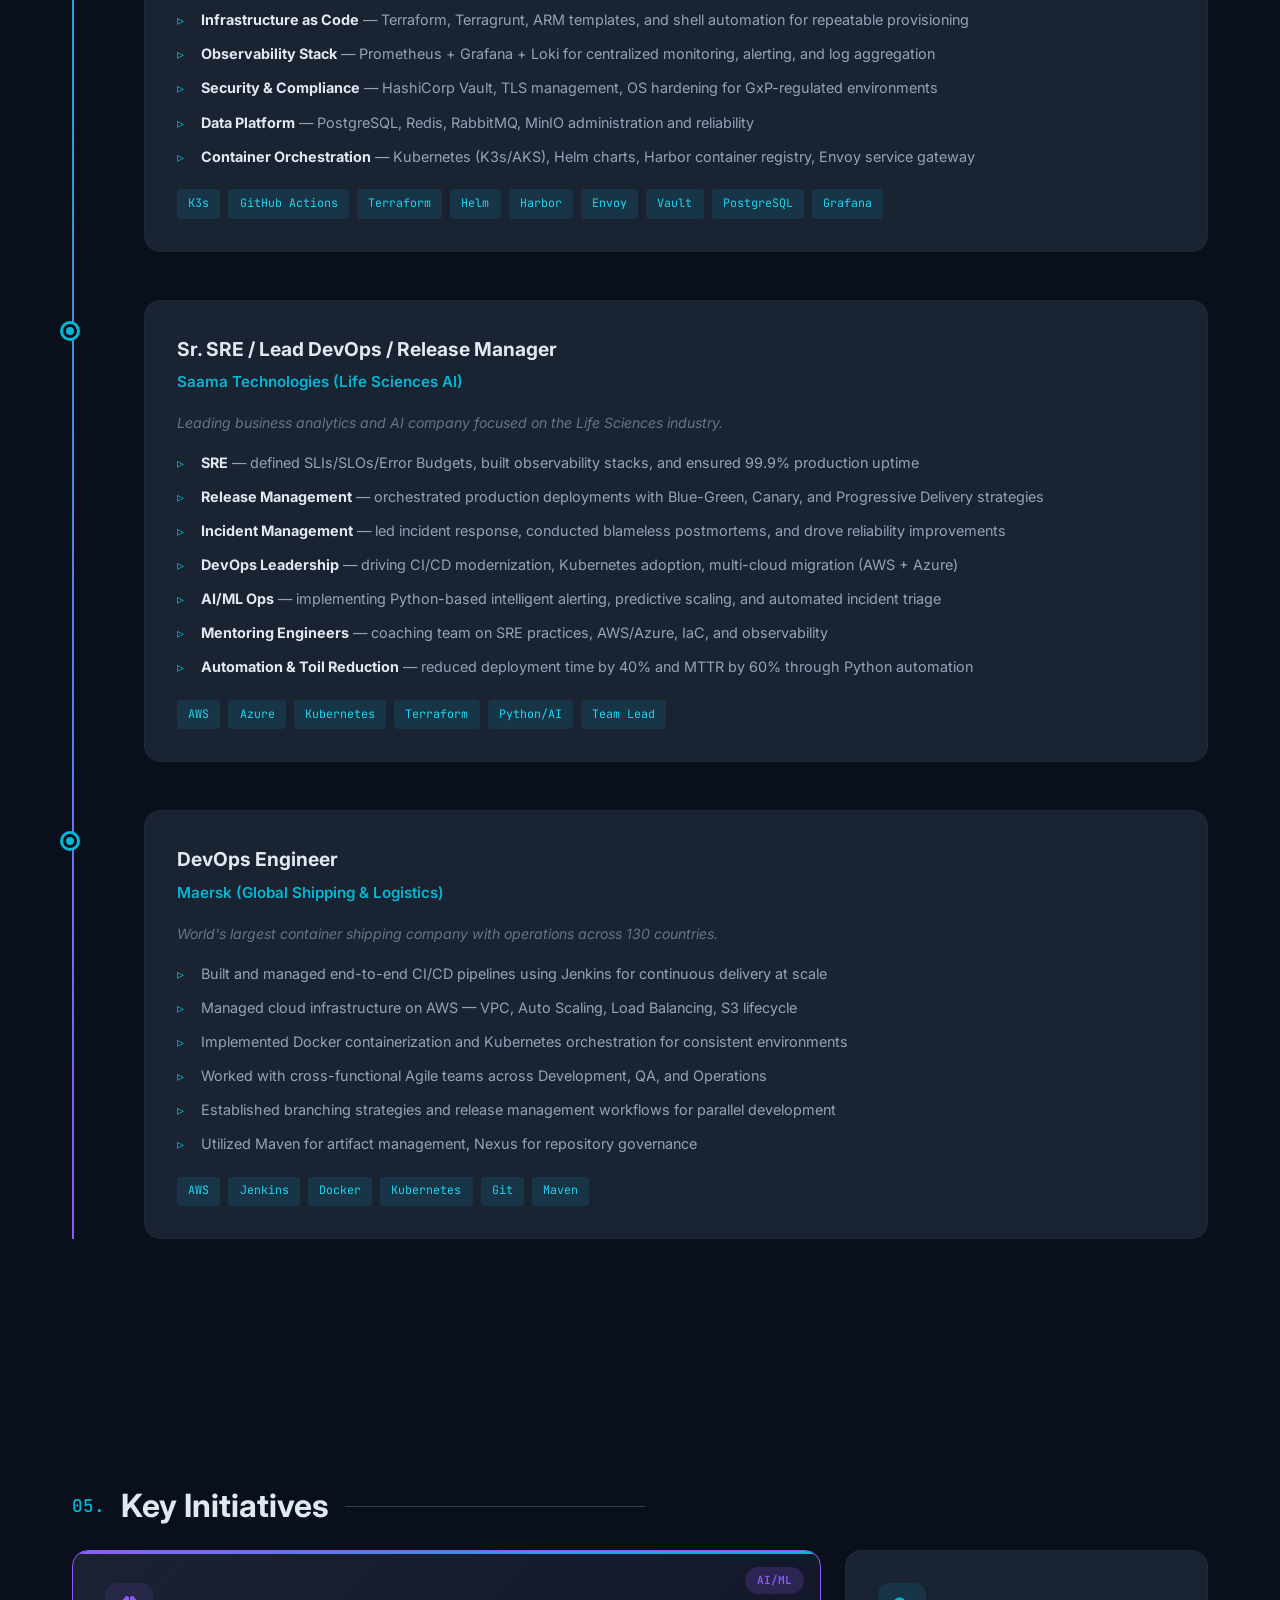
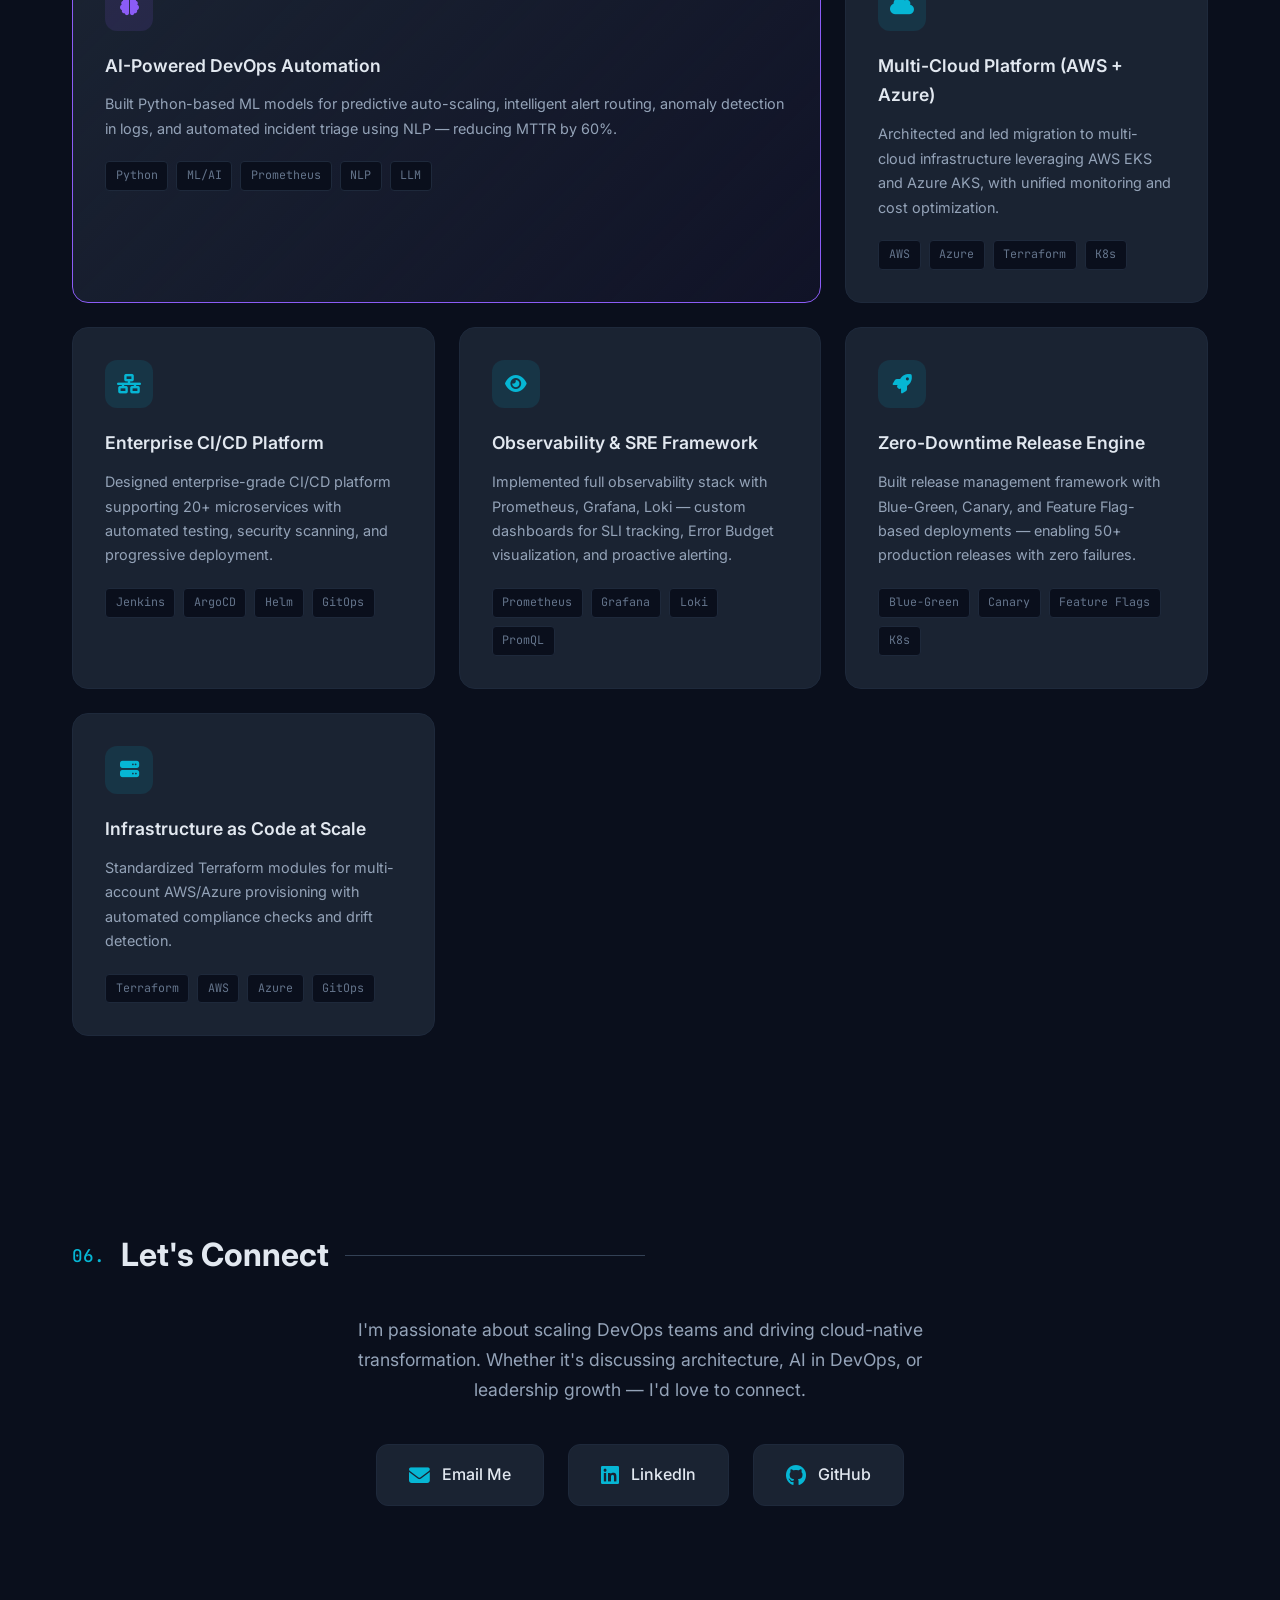
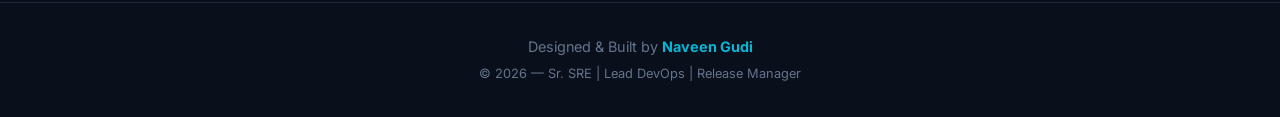
==== commit 22991e69: "Add ValGenesis as current role - Sr SRE with on-prem K3s, GitHub Actions, Harbor" ====
--- a/index.html
+++ b/index.html
@@ -4,7 +4,7 @@
     <meta charset="UTF-8">
     <meta name="viewport" content="width=device-width, initial-scale=1.0">
     <title>Naveen Gudi | Sr. Site Reliability Engineer & Lead DevOps Engineer</title>
-    <meta name="description" content="Portfolio of Naveen Gudi - Senior Site Reliability Engineer, Lead DevOps Engineer, Release Management, Cloud Architect (AWS & Azure) with 6+ years ready for engineering management.">
+    <meta name="description" content="Portfolio of Naveen Gudi - Senior Site Reliability Engineer at ValGenesis, Lead DevOps Engineer, Release Manager, Cloud Architect (AWS & Azure) with 6+ years.">
     <link rel="stylesheet" href="css/style.css">
     <link rel="preconnect" href="https://fonts.googleapis.com">
     <link rel="preconnect" href="https://fonts.gstatic.com" crossorigin>
@@ -152,7 +152,7 @@
                             <i class="fas fa-briefcase"></i>
                             <div>
                                 <strong>Current Role</strong>
-                                <span>Sr. SRE / Lead DevOps / Release Manager</span>
+                                <span>Sr. SRE @ ValGenesis Inc.</span>
                             </div>
                         </div>
                         <div class="info-card">
@@ -412,13 +412,42 @@
                 <span class="title-number">04.</span> Career Journey
             </h2>
             <div class="timeline">
-                <!-- Current Role -->
+                <!-- Current Role - ValGenesis -->
                 <div class="timeline-item">
                     <div class="timeline-marker current"></div>
                     <div class="timeline-content">
                         <div class="timeline-header">
                             <div class="timeline-role-badge">Current</div>
-                            <h3>Sr. Site Reliability Engineer / Lead DevOps / Release Manager</h3>
+                            <h3>Sr. Site Reliability Engineer</h3>
+                            <span class="company">ValGenesis Inc. — SGP (SmartGxP Platform) Team</span>
+                            <span class="location">Chennai, India</span>
+                        </div>
+                        <p class="company-desc">
+                            Enterprise SaaS platform for validation lifecycle management in Life Sciences & Pharma (GxP compliance).
+                        </p>
+                        <ul class="timeline-points">
+                            <li><strong>On-Premises Infrastructure</strong> — own the full VGPF platform deployment on K3s clusters with Harbor registry and Envoy Gateway</li>
+                            <li><strong>CI/CD Pipelines (GitHub Actions)</strong> — built shared workflows with self-hosted runners for infra & application deployment</li>
+                            <li><strong>Infrastructure as Code</strong> — Terraform, Terragrunt, ARM templates, and shell automation for repeatable provisioning</li>
+                            <li><strong>Observability Stack</strong> — Prometheus + Grafana + Loki for centralized monitoring, alerting, and log aggregation</li>
+                            <li><strong>Security & Compliance</strong> — HashiCorp Vault, TLS management, OS hardening for GxP-regulated environments</li>
+                            <li><strong>Data Platform</strong> — PostgreSQL, Redis, RabbitMQ, MinIO administration and reliability</li>
+                            <li><strong>Container Orchestration</strong> — Kubernetes (K3s/AKS), Helm charts, Harbor container registry, Envoy service gateway</li>
+                        </ul>
+                        <div class="timeline-tags">
+                            <span>K3s</span><span>GitHub Actions</span><span>Terraform</span>
+                            <span>Helm</span><span>Harbor</span><span>Envoy</span>
+                            <span>Vault</span><span>PostgreSQL</span><span>Grafana</span>
+                        </div>
+                    </div>
+                </div>
+
+                <!-- Saama Technologies -->
+                <div class="timeline-item">
+                    <div class="timeline-marker"></div>
+                    <div class="timeline-content">
+                        <div class="timeline-header">
+                            <h3>Sr. SRE / Lead DevOps / Release Manager</h3>
                             <span class="company">Saama Technologies (Life Sciences AI)</span>
                         </div>
                         <p class="company-desc">
--- a/css/style.css
+++ b/css/style.css
@@ -826,6 +826,14 @@
     margin-top: 0.25rem;
 }
 
+.timeline-header .location {
+    display: block;
+    color: var(--text-muted);
+    font-size: 0.82rem;
+    margin-top: 0.15rem;
+    font-family: var(--font-mono);
+}
+
 .company-desc {
     color: var(--text-muted);
     font-size: 0.88rem;
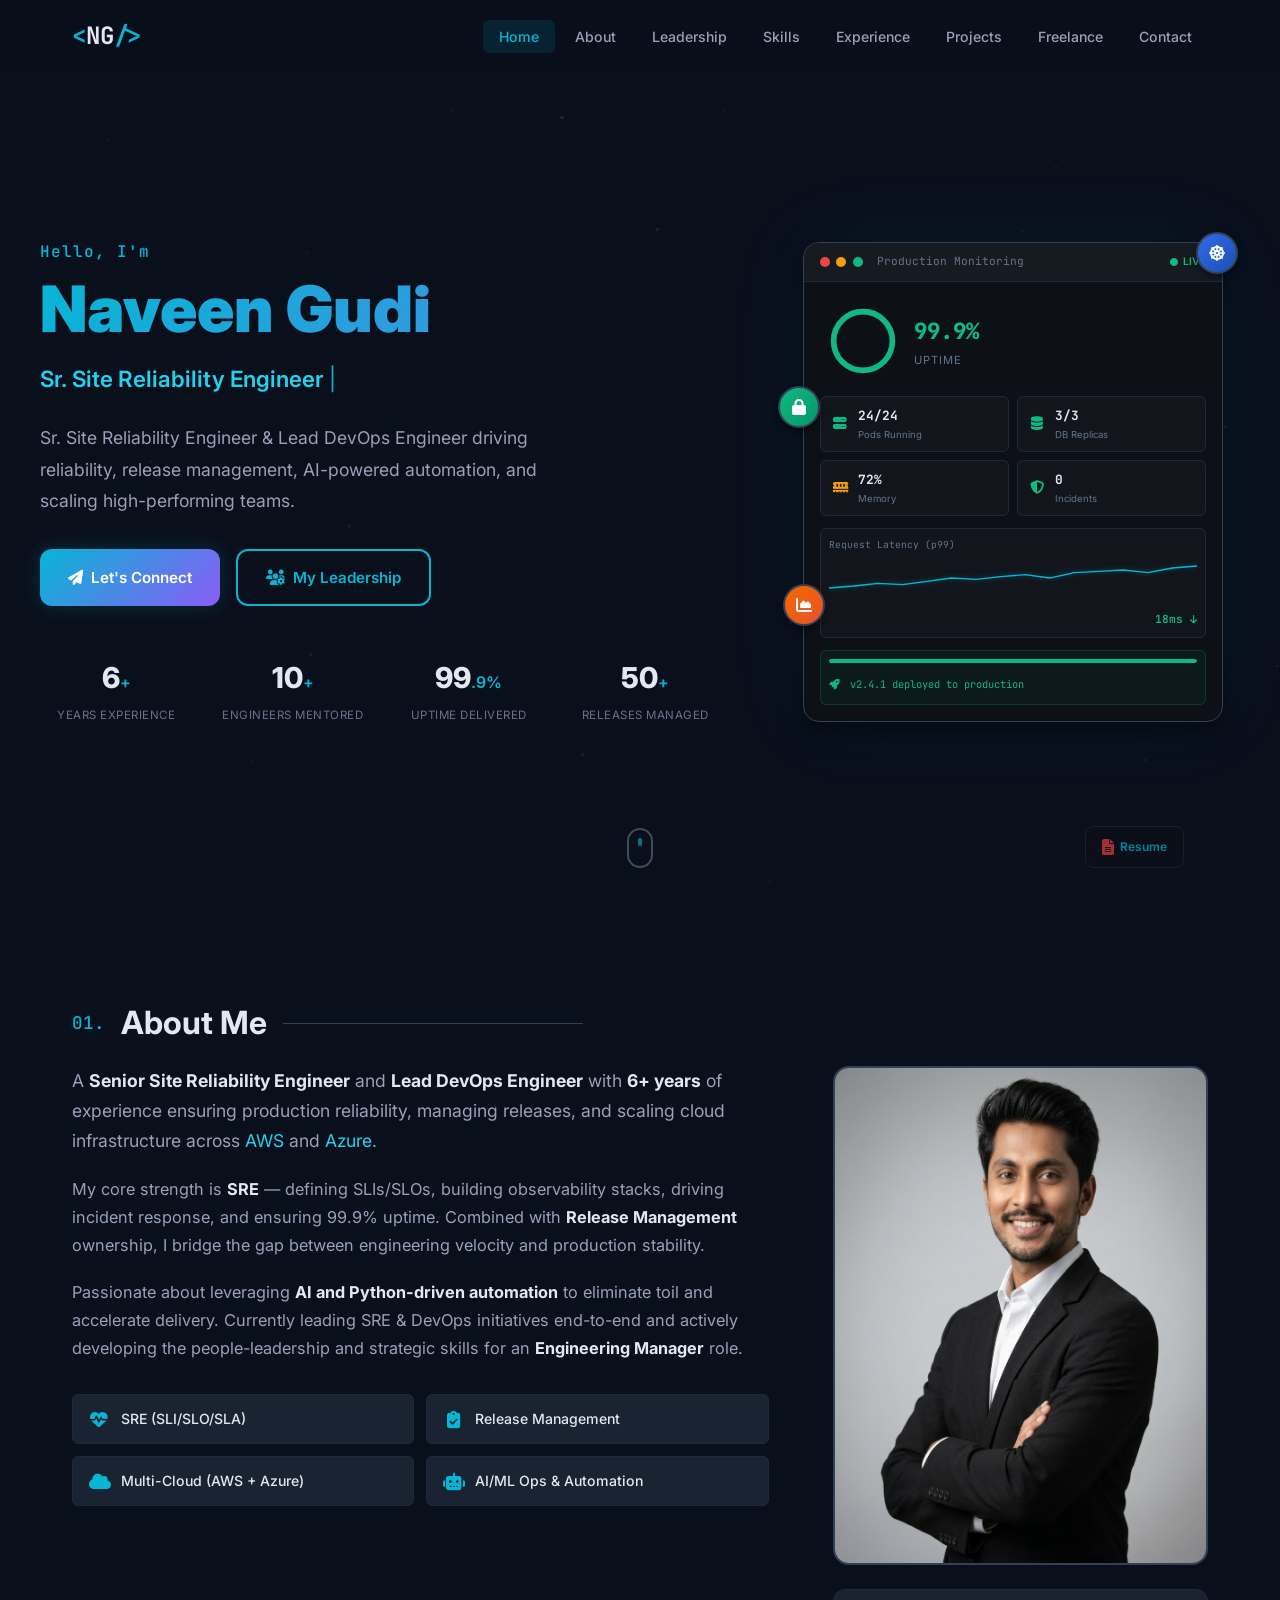
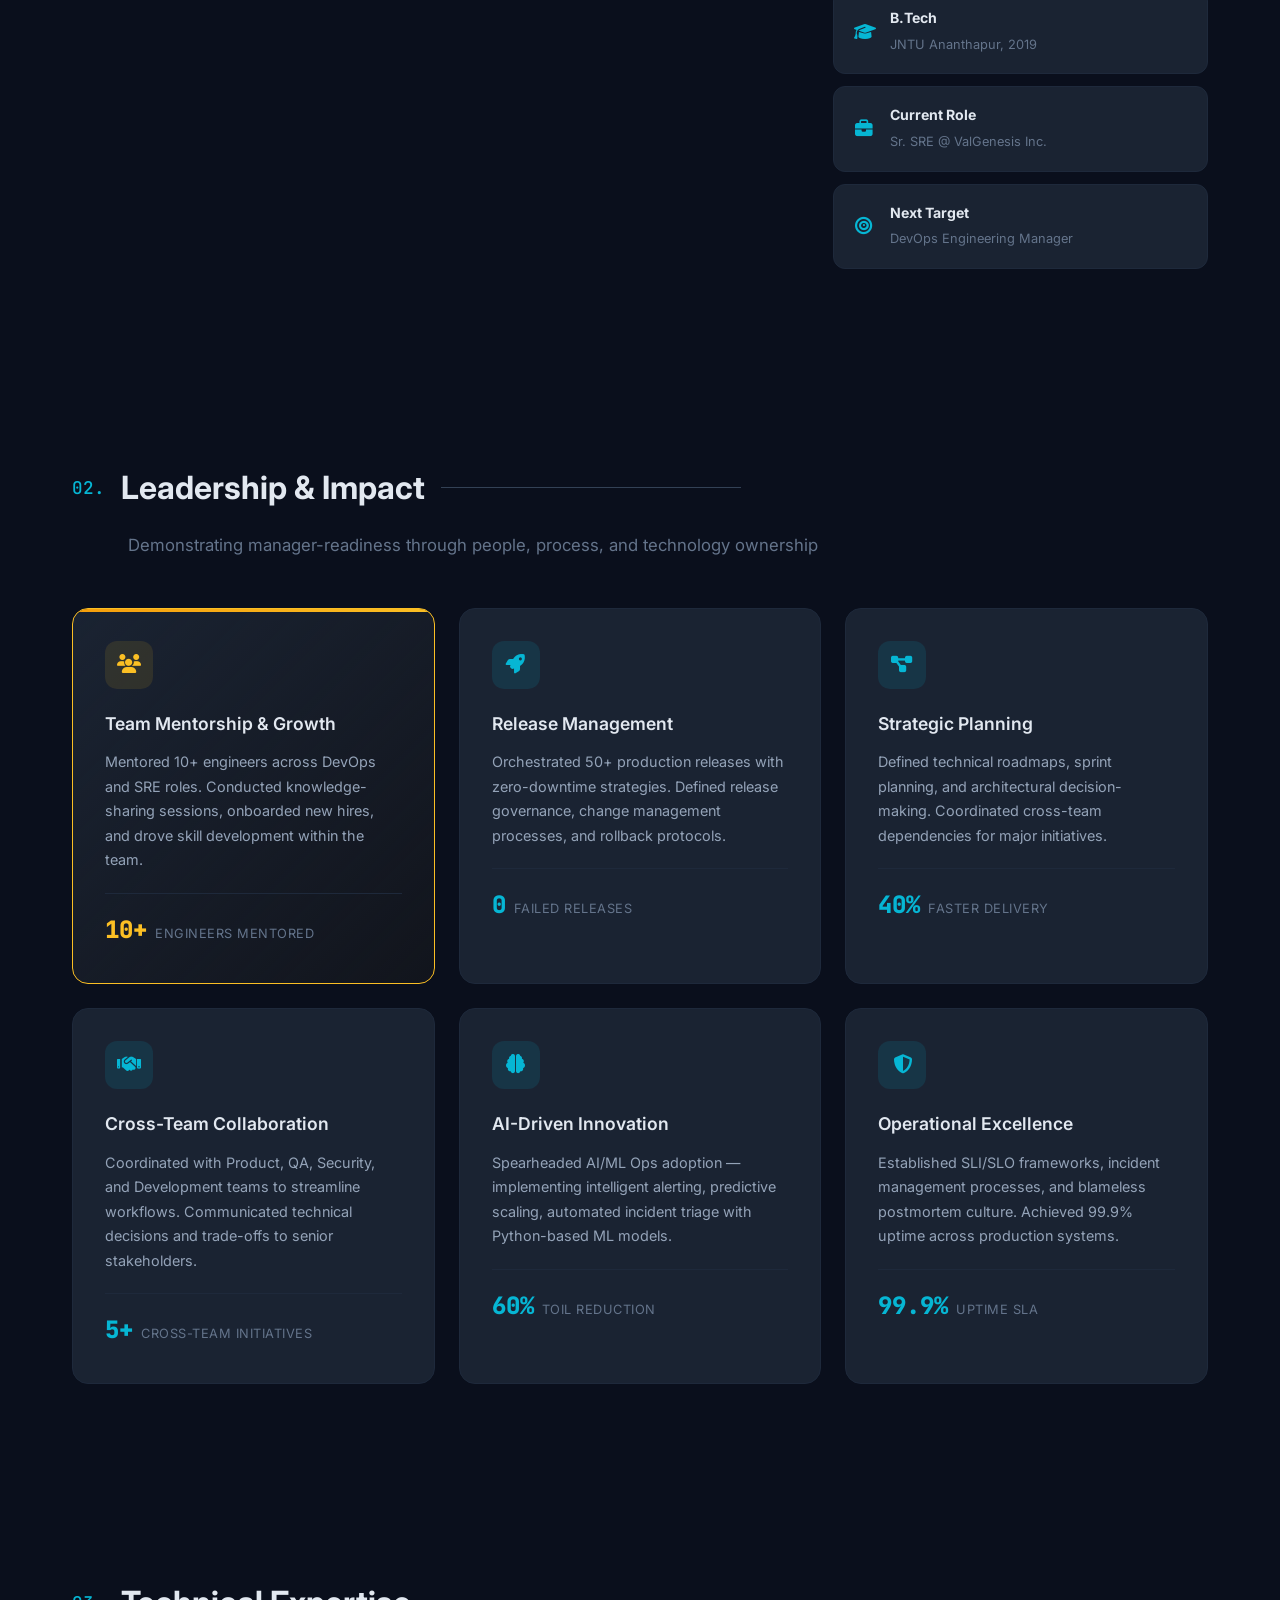
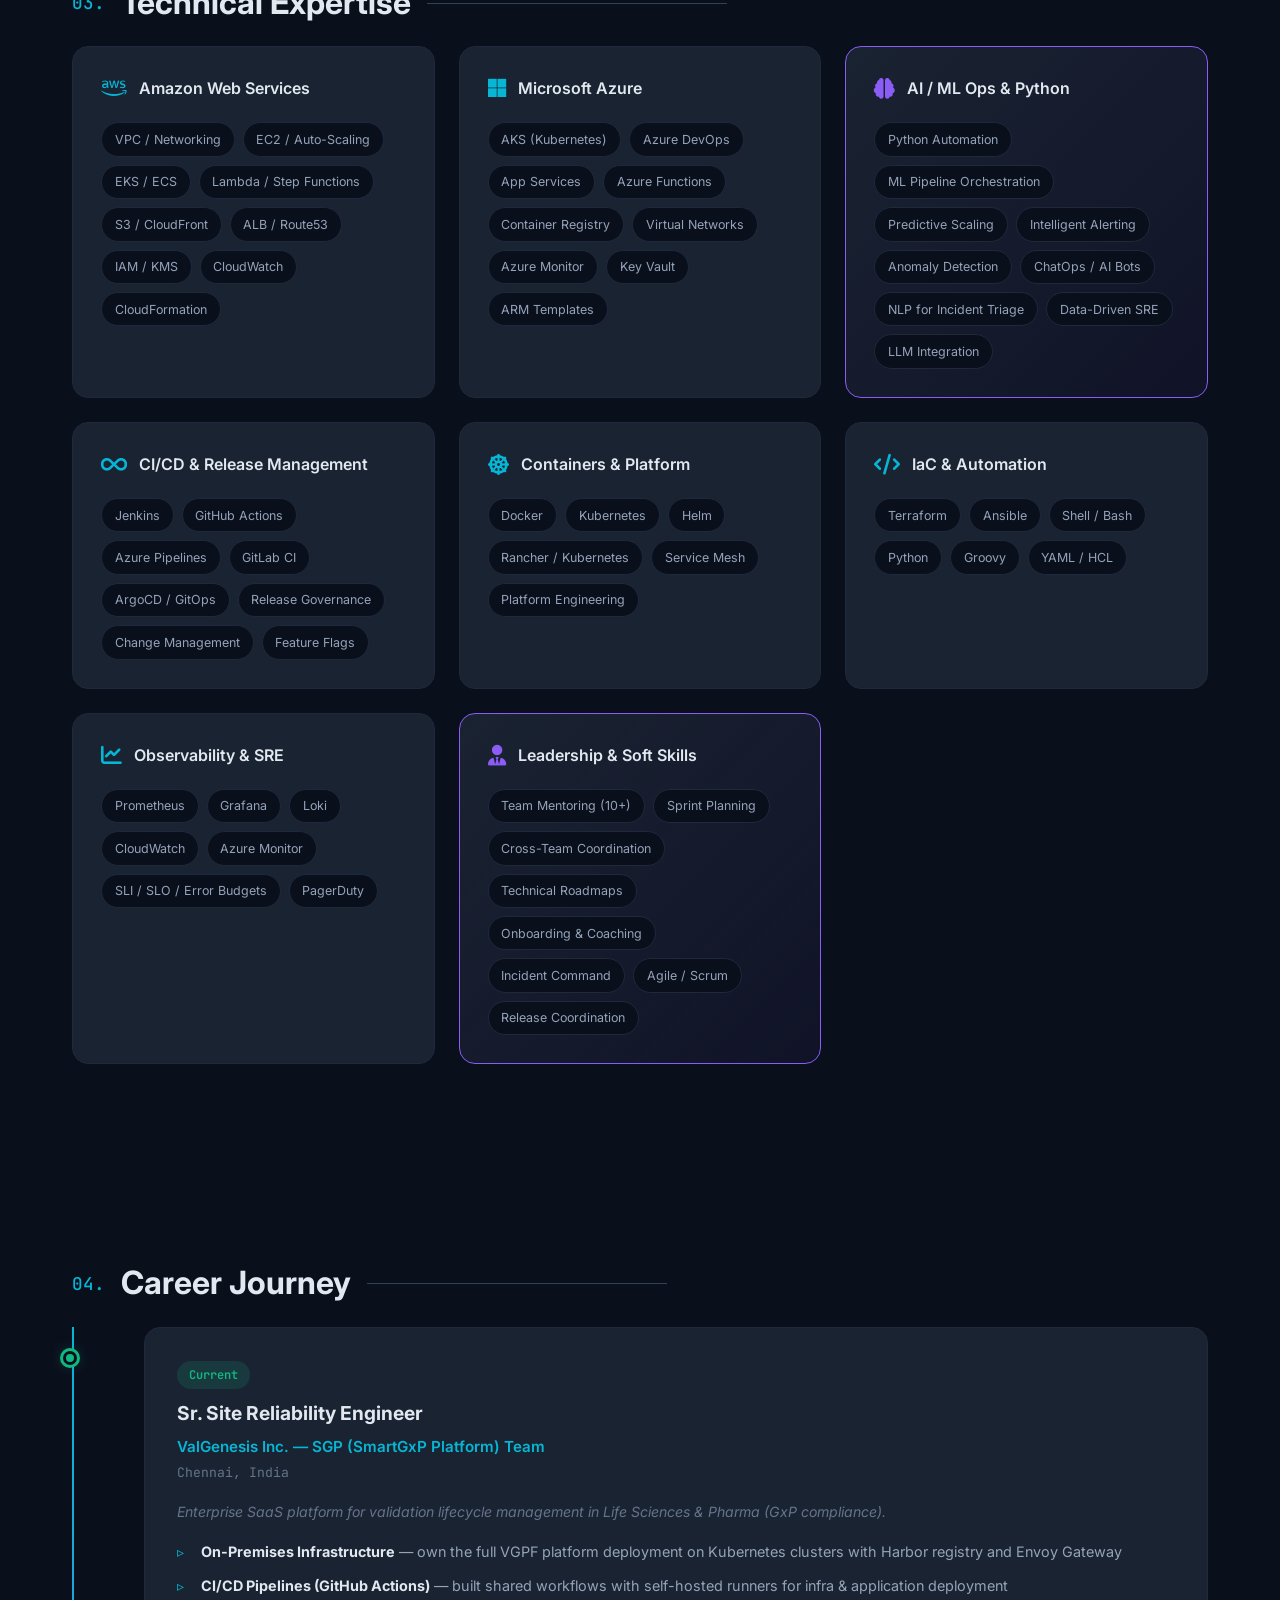
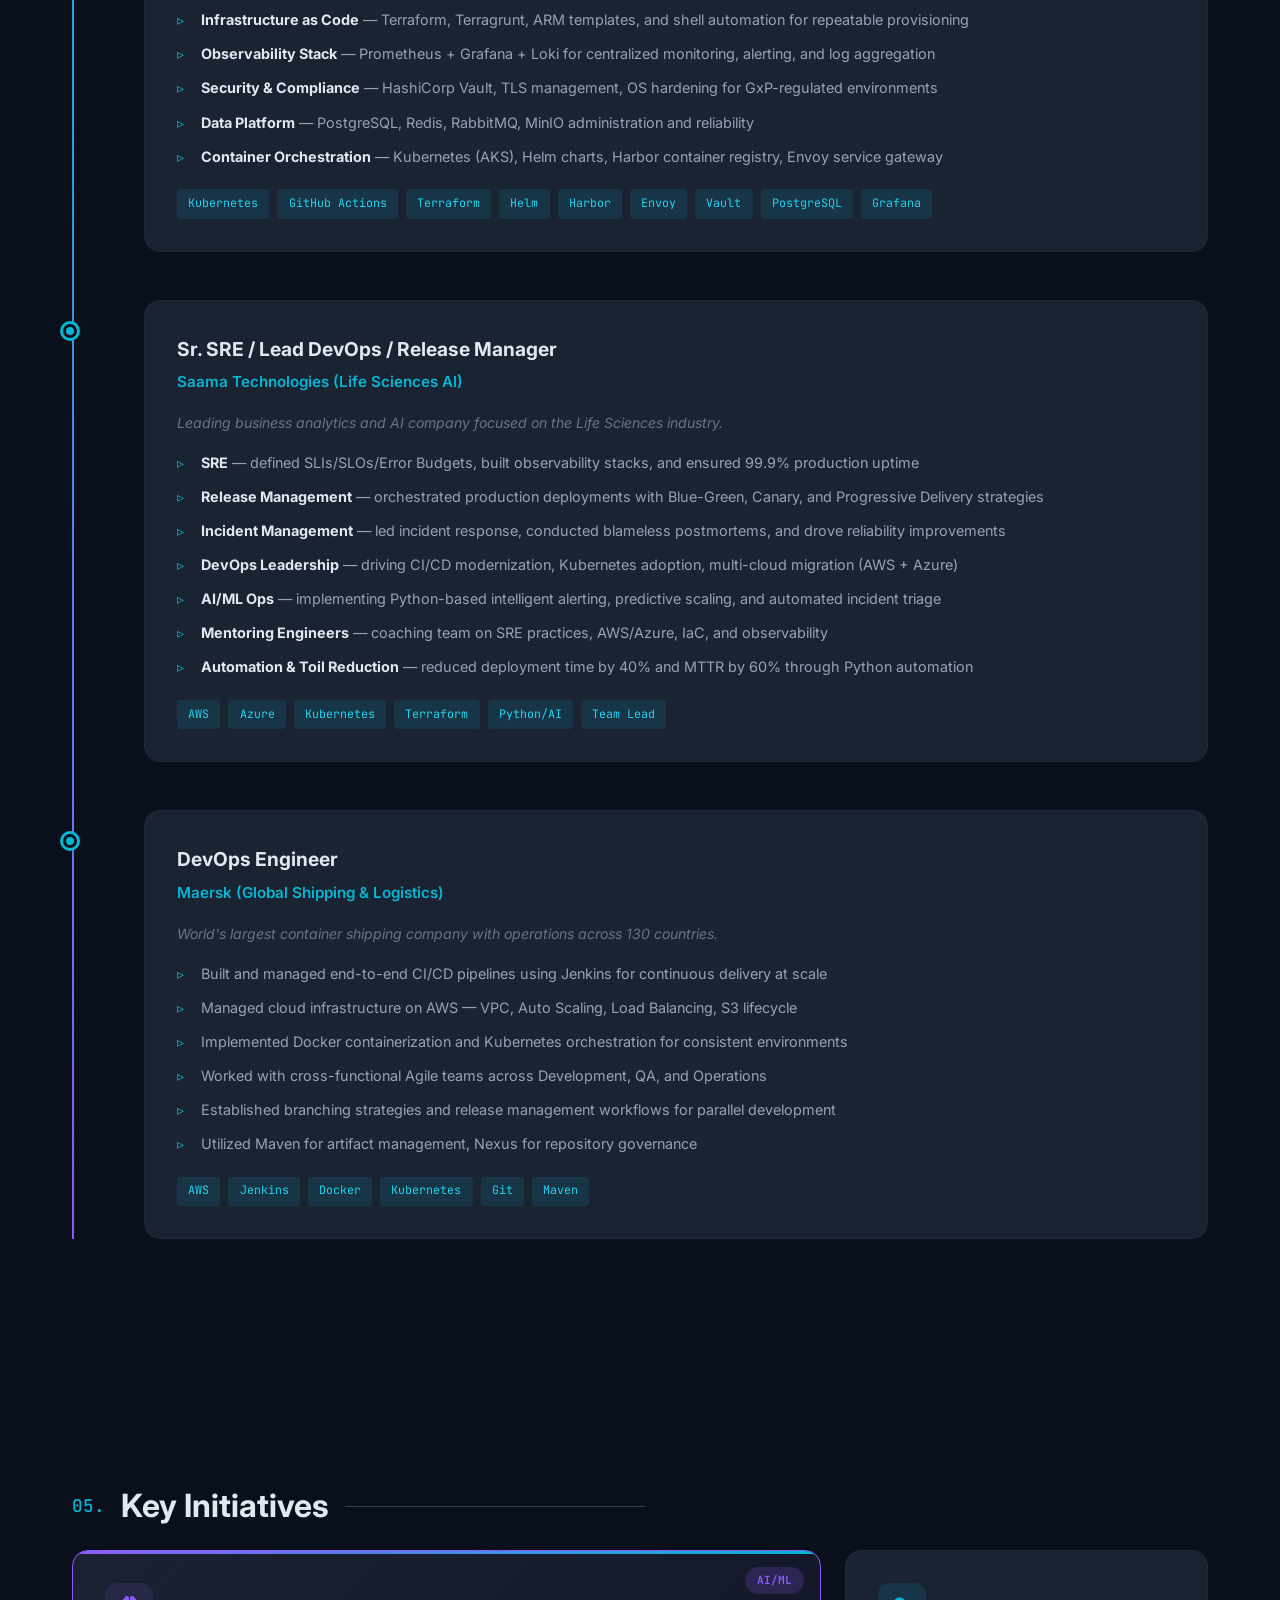
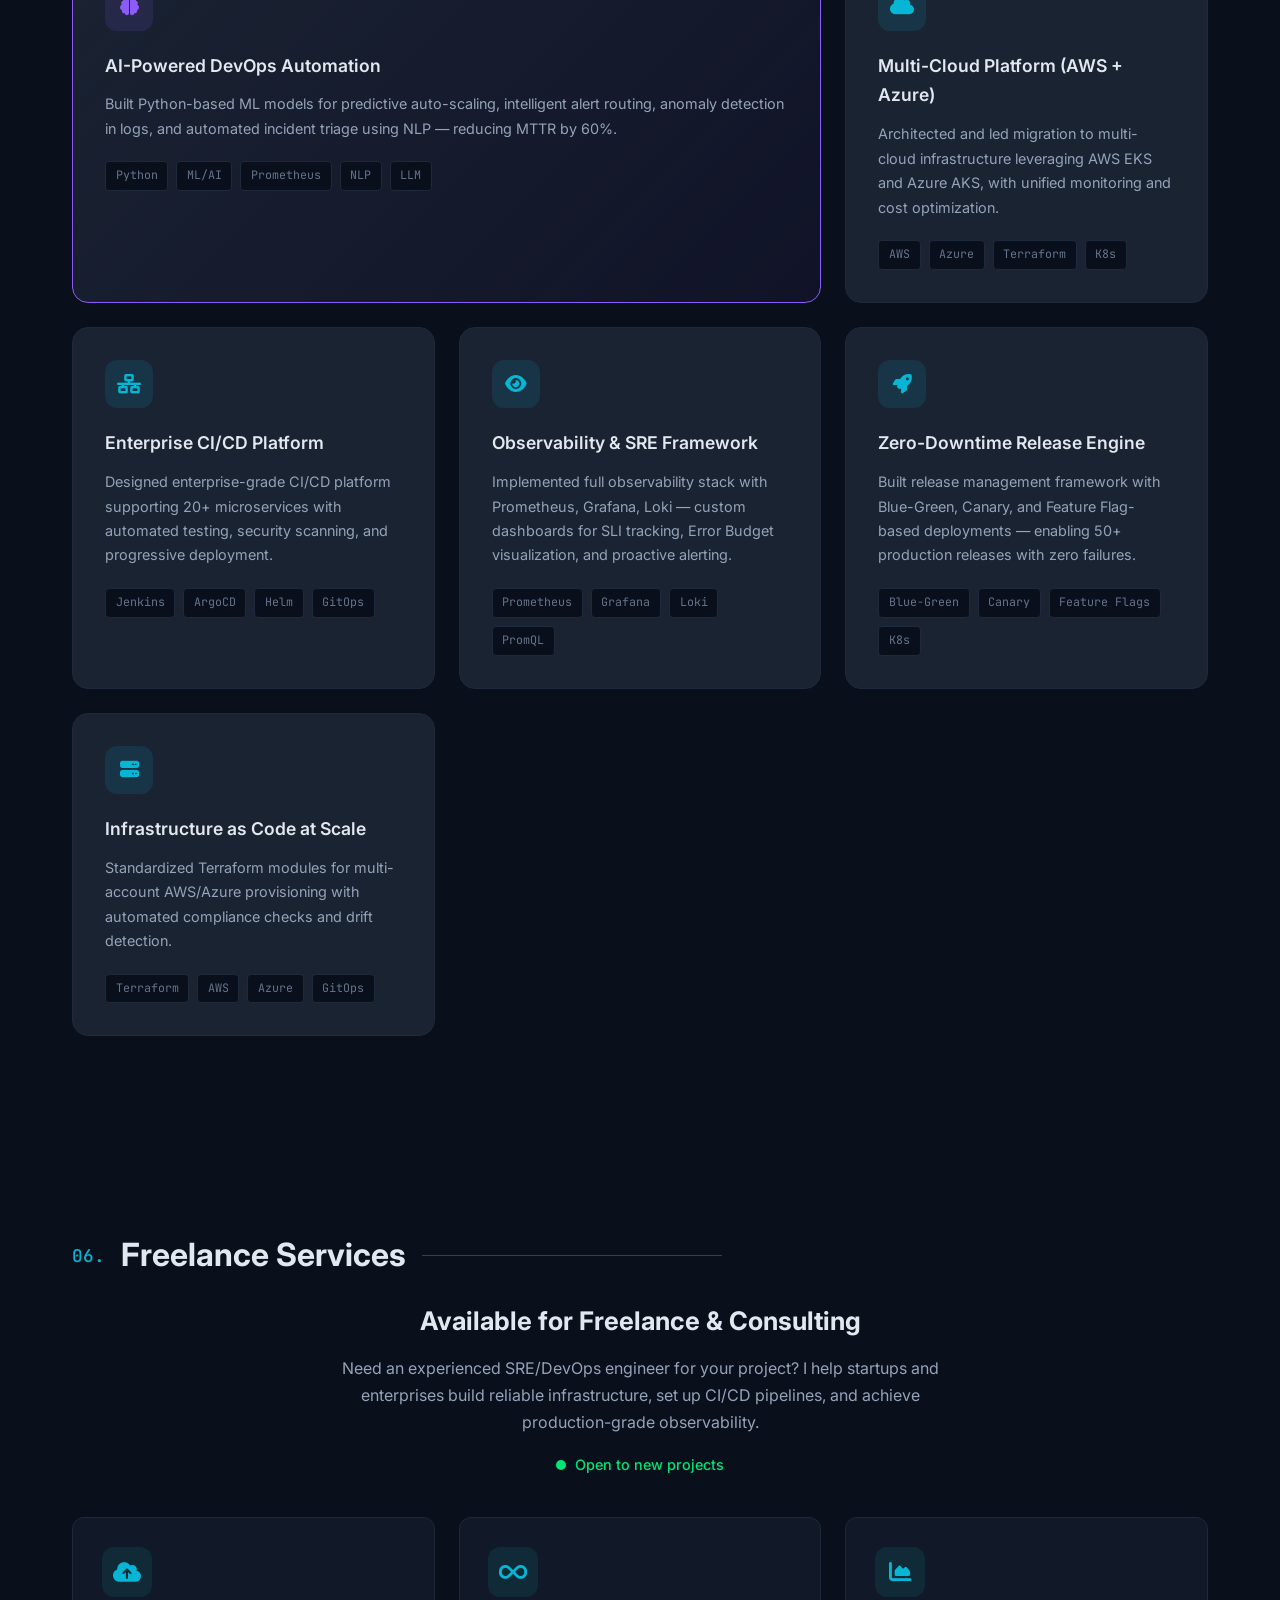
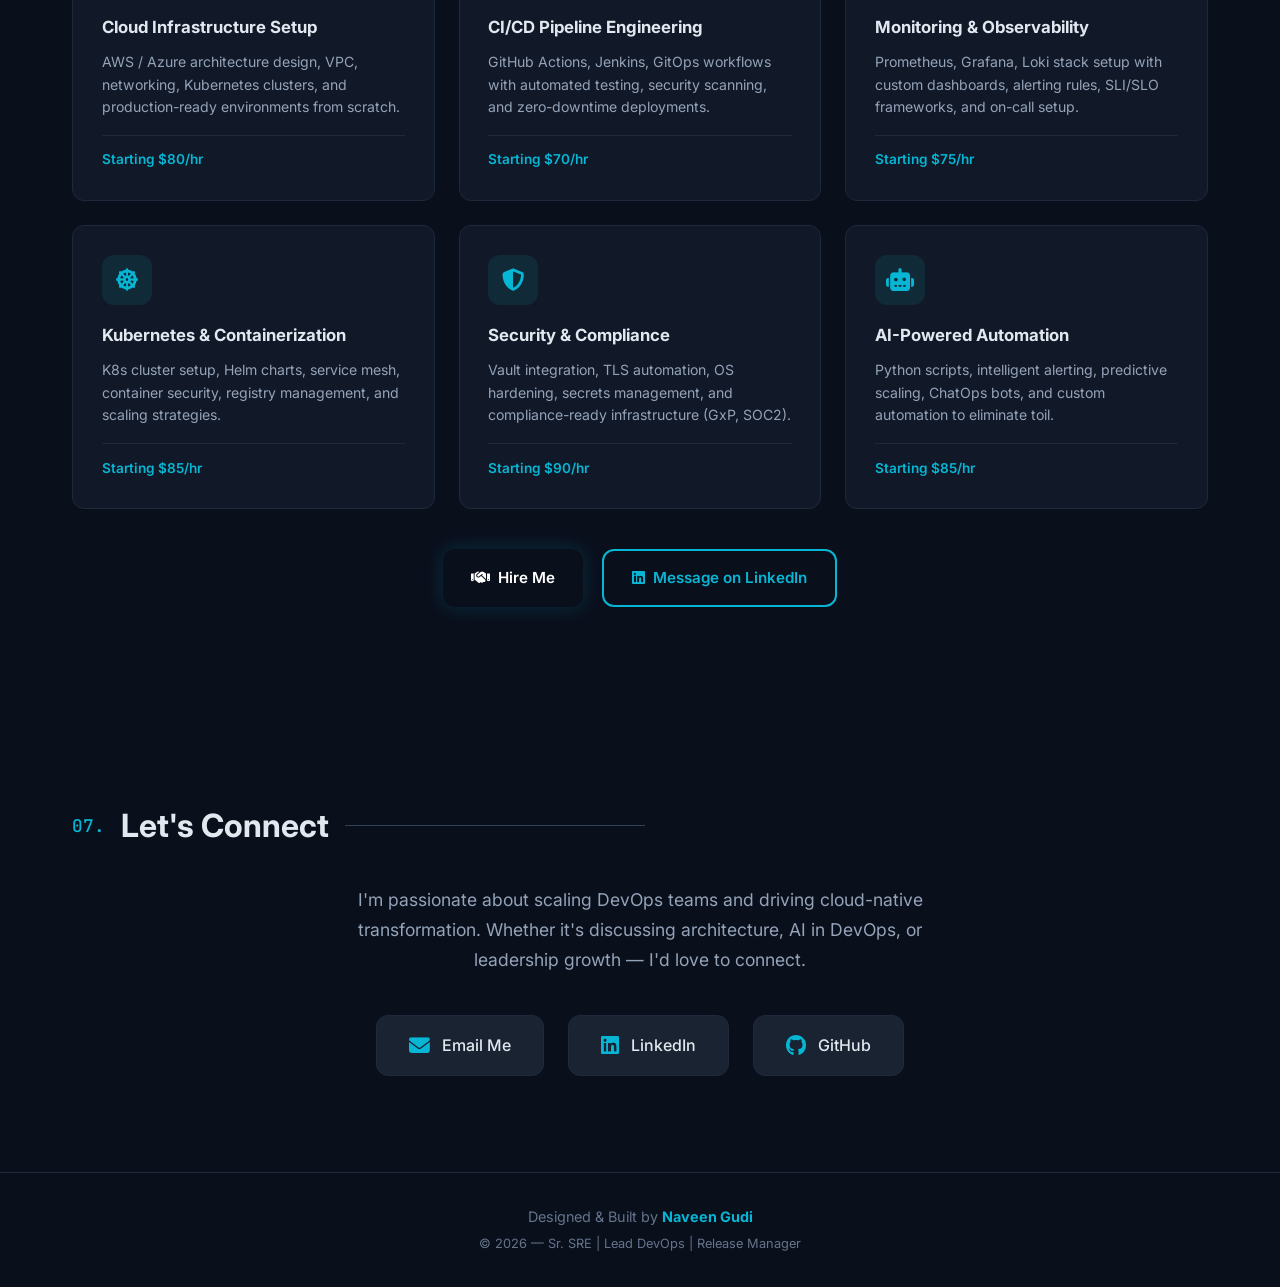
==== commit b2a18d0a: "Add freelance section, HTML resume with ValGenesis, SRE dashboard hero, resume watermark button" ====
--- a/index.html
+++ b/index.html
@@ -25,6 +25,7 @@
                 <li><a href="#skills" class="nav-link">Skills</a></li>
                 <li><a href="#experience" class="nav-link">Experience</a></li>
                 <li><a href="#projects" class="nav-link">Projects</a></li>
+                <li><a href="#freelance" class="nav-link">Freelance</a></li>
                 <li><a href="#contact" class="nav-link">Contact</a></li>
             </ul>
             <button class="nav-toggle" id="navToggle" aria-label="Toggle navigation">
@@ -75,18 +76,81 @@
                     </div>
                 </div>
             </div>
+            <!-- SRE Production Dashboard — Hero Visual -->
             <div class="hero-visual">
-                <div class="profile-hero-wrapper">
-                    <div class="profile-hero-image">
-                        <img src="assets/images/profile.png" alt="Naveen Gudi - Sr. SRE & Lead DevOps Engineer">
-                    </div>
-                    <div class="profile-badge">
-                        <i class="fas fa-award"></i>
-                        <span>Sr. SRE | Lead DevOps</span>
-                    </div>
-                </div>
-            </div>
-        </div>
+                <div class="sre-dashboard-animation">
+                    <div class="dashboard-frame">
+                        <div class="dashboard-header">
+                            <div class="dash-dot red"></div>
+                            <div class="dash-dot yellow"></div>
+                            <div class="dash-dot green"></div>
+                            <span class="dash-title">Production Monitoring</span>
+                            <span class="dash-status live"><i class="fas fa-circle"></i> LIVE</span>
+                        </div>
+                        <div class="dashboard-body">
+                            <div class="dash-widget uptime-widget">
+                                <svg class="uptime-ring" viewBox="0 0 100 100">
+                                    <circle class="ring-bg" cx="50" cy="50" r="42"/>
+                                    <circle class="ring-fill" cx="50" cy="50" r="42"/>
+                                </svg>
+                                <div class="uptime-text">
+                                    <span class="uptime-value">99.9%</span>
+                                    <span class="uptime-label">Uptime</span>
+                                </div>
+                            </div>
+                            <div class="dash-metrics">
+                                <div class="metric-card healthy">
+                                    <i class="fas fa-server"></i>
+                                    <div class="metric-info">
+                                        <span class="metric-num">24/24</span>
+                                        <span class="metric-name">Pods Running</span>
+                                    </div>
+                                </div>
+                                <div class="metric-card healthy">
+                                    <i class="fas fa-database"></i>
+                                    <div class="metric-info">
+                                        <span class="metric-num">3/3</span>
+                                        <span class="metric-name">DB Replicas</span>
+                                    </div>
+                                </div>
+                                <div class="metric-card warning">
+                                    <i class="fas fa-memory"></i>
+                                    <div class="metric-info">
+                                        <span class="metric-num">72%</span>
+                                        <span class="metric-name">Memory</span>
+                                    </div>
+                                </div>
+                                <div class="metric-card healthy">
+                                    <i class="fas fa-shield-alt"></i>
+                                    <div class="metric-info">
+                                        <span class="metric-num">0</span>
+                                        <span class="metric-name">Incidents</span>
+                                    </div>
+                                </div>
+                            </div>
+                            <div class="dash-graph">
+                                <div class="graph-label">Request Latency (p99)</div>
+                                <svg class="live-graph" viewBox="0 0 300 60" preserveAspectRatio="none">
+                                    <polyline class="graph-line" points="0,45 20,42 40,38 60,40 80,35 100,30 120,32 140,28 160,25 180,30 200,22 220,20 240,18 260,22 280,15 300,12"/>
+                                    <polyline class="graph-line-glow" points="0,45 20,42 40,38 60,40 80,35 100,30 120,32 140,28 160,25 180,30 200,22 220,20 240,18 260,22 280,15 300,12"/>
+                                </svg>
+                                <div class="graph-value">18ms <i class="fas fa-arrow-down"></i></div>
+                            </div>
+                            <div class="dash-deploy">
+                                <div class="deploy-bar">
+                                    <div class="deploy-progress"></div>
+                                </div>
+                                <span class="deploy-text"><i class="fas fa-rocket"></i> v2.4.1 deployed to production</span>
+                            </div>
+                        </div>
+                    </div>
+                    <div class="float-badge badge-k8s"><i class="fas fa-dharmachakra"></i></div>
+                    <div class="float-badge badge-grafana"><i class="fas fa-chart-area"></i></div>
+                    <div class="float-badge badge-shield"><i class="fas fa-lock"></i></div>
+                </div>
+            </div>
+        </div>
+
         <a href="#about" class="scroll-indicator">
             <div class="mouse">
                 <div class="wheel"></div>
@@ -345,7 +409,7 @@
                         <span class="skill-tag">Docker</span>
                         <span class="skill-tag">Kubernetes</span>
                         <span class="skill-tag">Helm</span>
-                        <span class="skill-tag">Rancher / K3s</span>
+                        <span class="skill-tag">Rancher / Kubernetes</span>
                         <span class="skill-tag">Service Mesh</span>
                         <span class="skill-tag">Platform Engineering</span>
                     </div>
@@ -426,16 +490,16 @@
                             Enterprise SaaS platform for validation lifecycle management in Life Sciences & Pharma (GxP compliance).
                         </p>
                         <ul class="timeline-points">
-                            <li><strong>On-Premises Infrastructure</strong> — own the full VGPF platform deployment on K3s clusters with Harbor registry and Envoy Gateway</li>
+                            <li><strong>On-Premises Infrastructure</strong> — own the full VGPF platform deployment on Kubernetes clusters with Harbor registry and Envoy Gateway</li>
                             <li><strong>CI/CD Pipelines (GitHub Actions)</strong> — built shared workflows with self-hosted runners for infra & application deployment</li>
                             <li><strong>Infrastructure as Code</strong> — Terraform, Terragrunt, ARM templates, and shell automation for repeatable provisioning</li>
                             <li><strong>Observability Stack</strong> — Prometheus + Grafana + Loki for centralized monitoring, alerting, and log aggregation</li>
                             <li><strong>Security & Compliance</strong> — HashiCorp Vault, TLS management, OS hardening for GxP-regulated environments</li>
                             <li><strong>Data Platform</strong> — PostgreSQL, Redis, RabbitMQ, MinIO administration and reliability</li>
-                            <li><strong>Container Orchestration</strong> — Kubernetes (K3s/AKS), Helm charts, Harbor container registry, Envoy service gateway</li>
+                            <li><strong>Container Orchestration</strong> — Kubernetes (AKS), Helm charts, Harbor container registry, Envoy service gateway</li>
                         </ul>
                         <div class="timeline-tags">
-                            <span>K3s</span><span>GitHub Actions</span><span>Terraform</span>
+                            <span>Kubernetes</span><span>GitHub Actions</span><span>Terraform</span>
                             <span>Helm</span><span>Harbor</span><span>Envoy</span>
                             <span>Vault</span><span>PostgreSQL</span><span>Grafana</span>
                         </div>
@@ -575,11 +639,95 @@
         </div>
     </section>
 
+    <!-- ===== FREELANCING SECTION ===== -->
+    <section class="section freelance" id="freelance">
+        <div class="container">
+            <h2 class="section-title">
+                <span class="title-number">06.</span> Freelance Services
+            </h2>
+            <div class="freelance-intro-block">
+                <h3>Available for Freelance & Consulting</h3>
+                <p>
+                    Need an experienced SRE/DevOps engineer for your project? I help startups and enterprises 
+                    build reliable infrastructure, set up CI/CD pipelines, and achieve production-grade observability.
+                </p>
+                <div class="freelance-availability">
+                    <span class="availability-dot"></span>
+                    <span>Open to new projects</span>
+                </div>
+            </div>
+            <div class="freelance-services-grid">
+                <div class="freelance-card">
+                    <div class="freelance-card-icon">
+                        <i class="fas fa-cloud-upload-alt"></i>
+                    </div>
+                    <h4>Cloud Infrastructure Setup</h4>
+                    <p>AWS / Azure architecture design, VPC, networking, Kubernetes clusters, and production-ready environments from scratch.</p>
+                    <div class="freelance-price">Starting $80/hr</div>
+                </div>
+
+                <div class="freelance-card">
+                    <div class="freelance-card-icon">
+                        <i class="fas fa-infinity"></i>
+                    </div>
+                    <h4>CI/CD Pipeline Engineering</h4>
+                    <p>GitHub Actions, Jenkins, GitOps workflows with automated testing, security scanning, and zero-downtime deployments.</p>
+                    <div class="freelance-price">Starting $70/hr</div>
+                </div>
+
+                <div class="freelance-card">
+                    <div class="freelance-card-icon">
+                        <i class="fas fa-chart-area"></i>
+                    </div>
+                    <h4>Monitoring & Observability</h4>
+                    <p>Prometheus, Grafana, Loki stack setup with custom dashboards, alerting rules, SLI/SLO frameworks, and on-call setup.</p>
+                    <div class="freelance-price">Starting $75/hr</div>
+                </div>
+
+                <div class="freelance-card">
+                    <div class="freelance-card-icon">
+                        <i class="fas fa-dharmachakra"></i>
+                    </div>
+                    <h4>Kubernetes & Containerization</h4>
+                    <p>K8s cluster setup, Helm charts, service mesh, container security, registry management, and scaling strategies.</p>
+                    <div class="freelance-price">Starting $85/hr</div>
+                </div>
+
+                <div class="freelance-card">
+                    <div class="freelance-card-icon">
+                        <i class="fas fa-shield-alt"></i>
+                    </div>
+                    <h4>Security & Compliance</h4>
+                    <p>Vault integration, TLS automation, OS hardening, secrets management, and compliance-ready infrastructure (GxP, SOC2).</p>
+                    <div class="freelance-price">Starting $90/hr</div>
+                </div>
+
+                <div class="freelance-card">
+                    <div class="freelance-card-icon">
+                        <i class="fas fa-robot"></i>
+                    </div>
+                    <h4>AI-Powered Automation</h4>
+                    <p>Python scripts, intelligent alerting, predictive scaling, ChatOps bots, and custom automation to eliminate toil.</p>
+                    <div class="freelance-price">Starting $85/hr</div>
+                </div>
+            </div>
+
+            <div class="freelance-cta">
+                <a href="mailto:naveen.cloudops77@gmail.com?subject=Freelance%20Inquiry" class="btn btn-primary">
+                    <i class="fas fa-handshake"></i> Hire Me
+                </a>
+                <a href="https://www.linkedin.com/in/naveen-gudi/" target="_blank" class="btn btn-outline">
+                    <i class="fab fa-linkedin"></i> Message on LinkedIn
+                </a>
+            </div>
+        </div>
+    </section>
+
     <!-- ===== CONTACT SECTION ===== -->
     <section class="section contact" id="contact">
         <div class="container">
             <h2 class="section-title">
-                <span class="title-number">06.</span> Let's Connect
+                <span class="title-number">07.</span> Let's Connect
             </h2>
             <div class="contact-content">
                 <div class="contact-text">
@@ -590,15 +738,15 @@
                     </p>
                 </div>
                 <div class="contact-methods">
-                    <a href="mailto:naveengudi@example.com" class="contact-card">
+                    <a href="mailto:naveen.cloudops77@gmail.com" class="contact-card">
                         <i class="fas fa-envelope"></i>
                         <span>Email Me</span>
                     </a>
-                    <a href="https://linkedin.com/in/naveengudi" target="_blank" rel="noopener" class="contact-card">
+                    <a href="https://www.linkedin.com/in/naveen-gudi/" target="_blank" rel="noopener" class="contact-card">
                         <i class="fab fa-linkedin"></i>
                         <span>LinkedIn</span>
                     </a>
-                    <a href="https://github.com/naveengudi" target="_blank" rel="noopener" class="contact-card">
+                    <a href="https://github.com/NAVITECHDEVOPS" target="_blank" rel="noopener" class="contact-card">
                         <i class="fab fa-github"></i>
                         <span>GitHub</span>
                     </a>
@@ -620,6 +768,12 @@
         <i class="fas fa-chevron-up"></i>
     </button>
 
+    <!-- Resume Watermark Button — Bottom Right -->
+    <a href="resume.html" class="resume-watermark" title="View Resume">
+        <i class="fas fa-file-alt"></i>
+        <span>Resume</span>
+    </a>
+
     <script src="js/main.js"></script>
 </body>
 </html>
--- a/css/style.css
+++ b/css/style.css
@@ -1,6 +1,6 @@
 /* ============================================
    PORTFOLIO - Naveen Gudi
-   DevOps Engineering Manager | Cloud & AI
+   DevOps Engineering SRE Coud & AI
    Premium dark theme - leadership focused
    ============================================ */
 
@@ -366,6 +366,322 @@
 
 .profile-badge i { color: var(--gold); }
 
+/* --- SRE DASHBOARD ANIMATION --- */
+.sre-dashboard-animation {
+    position: relative;
+    max-width: 420px;
+    margin: 0 auto;
+}
+
+.dashboard-frame {
+    background: #0d1117;
+    border-radius: var(--radius-lg);
+    border: 1px solid var(--border-light);
+    box-shadow: var(--shadow-lg), 0 0 80px rgba(6, 182, 212, 0.08);
+    overflow: hidden;
+    animation: dashFloat 6s ease-in-out infinite;
+}
+
+@keyframes dashFloat {
+    0%, 100% { transform: translateY(0) rotate(0deg); }
+    50% { transform: translateY(-8px) rotate(0.5deg); }
+}
+
+.dashboard-header {
+    display: flex;
+    align-items: center;
+    gap: 0.4rem;
+    padding: 0.6rem 1rem;
+    background: #161b22;
+    border-bottom: 1px solid var(--border);
+}
+
+.dash-dot {
+    width: 10px;
+    height: 10px;
+    border-radius: 50%;
+}
+
+.dash-dot.red { background: var(--red); }
+.dash-dot.yellow { background: var(--yellow); }
+.dash-dot.green { background: var(--green); }
+
+.dash-title {
+    font-family: var(--font-mono);
+    font-size: 0.7rem;
+    color: var(--text-muted);
+    margin-left: 0.5rem;
+}
+
+.dash-status {
+    margin-left: auto;
+    font-size: 0.65rem;
+    font-weight: 600;
+    display: flex;
+    align-items: center;
+    gap: 0.3rem;
+}
+
+.dash-status.live {
+    color: var(--green);
+}
+
+.dash-status.live i {
+    font-size: 0.5rem;
+    animation: livePulse 1.5s ease-in-out infinite;
+}
+
+@keyframes livePulse {
+    0%, 100% { opacity: 1; }
+    50% { opacity: 0.3; }
+}
+
+.dashboard-body {
+    padding: 1rem;
+    display: flex;
+    flex-direction: column;
+    gap: 0.75rem;
+}
+
+/* Uptime Ring */
+.uptime-widget {
+    display: flex;
+    align-items: center;
+    gap: 1rem;
+    padding: 0.5rem;
+}
+
+.uptime-ring {
+    width: 70px;
+    height: 70px;
+}
+
+.ring-bg {
+    fill: none;
+    stroke: var(--border);
+    stroke-width: 8;
+}
+
+.ring-fill {
+    fill: none;
+    stroke: var(--green);
+    stroke-width: 8;
+    stroke-linecap: round;
+    stroke-dasharray: 264;
+    stroke-dashoffset: 0.3;
+    transform: rotate(-90deg);
+    transform-origin: center;
+    animation: ringFill 2s ease-out forwards;
+}
+
+@keyframes ringFill {
+    from { stroke-dashoffset: 264; }
+    to { stroke-dashoffset: 0.3; }
+}
+
+.uptime-text {
+    display: flex;
+    flex-direction: column;
+}
+
+.uptime-value {
+    font-size: 1.4rem;
+    font-weight: 800;
+    color: var(--green);
+    font-family: var(--font-mono);
+}
+
+.uptime-label {
+    font-size: 0.7rem;
+    color: var(--text-muted);
+    text-transform: uppercase;
+    letter-spacing: 1px;
+}
+
+/* Metrics Grid */
+.dash-metrics {
+    display: grid;
+    grid-template-columns: 1fr 1fr;
+    gap: 0.5rem;
+}
+
+.metric-card {
+    display: flex;
+    align-items: center;
+    gap: 0.5rem;
+    padding: 0.5rem 0.6rem;
+    background: rgba(255, 255, 255, 0.02);
+    border-radius: var(--radius-sm);
+    border: 1px solid var(--border);
+}
+
+.metric-card i {
+    font-size: 0.85rem;
+    width: 20px;
+    text-align: center;
+}
+
+.metric-card.healthy i { color: var(--green); }
+.metric-card.warning i { color: var(--yellow); }
+.metric-card.critical i { color: var(--red); }
+
+.metric-info {
+    display: flex;
+    flex-direction: column;
+}
+
+.metric-num {
+    font-size: 0.8rem;
+    font-weight: 700;
+    color: var(--text-primary);
+    font-family: var(--font-mono);
+}
+
+.metric-name {
+    font-size: 0.6rem;
+    color: var(--text-muted);
+}
+
+/* Live Graph */
+.dash-graph {
+    padding: 0.5rem;
+    background: rgba(255, 255, 255, 0.02);
+    border-radius: var(--radius-sm);
+    border: 1px solid var(--border);
+}
+
+.graph-label {
+    font-size: 0.6rem;
+    color: var(--text-muted);
+    margin-bottom: 0.3rem;
+    font-family: var(--font-mono);
+}
+
+.live-graph {
+    width: 100%;
+    height: 40px;
+}
+
+.graph-line {
+    fill: none;
+    stroke: var(--accent);
+    stroke-width: 2;
+    stroke-linecap: round;
+    stroke-dasharray: 600;
+    stroke-dashoffset: 600;
+    animation: drawLine 3s ease forwards;
+}
+
+.graph-line-glow {
+    fill: none;
+    stroke: var(--accent);
+    stroke-width: 4;
+    stroke-linecap: round;
+    opacity: 0.2;
+    filter: blur(3px);
+    stroke-dasharray: 600;
+    stroke-dashoffset: 600;
+    animation: drawLine 3s ease forwards;
+}
+
+@keyframes drawLine {
+    to { stroke-dashoffset: 0; }
+}
+
+.graph-value {
+    font-size: 0.7rem;
+    color: var(--green);
+    font-weight: 600;
+    font-family: var(--font-mono);
+    text-align: right;
+    margin-top: 0.2rem;
+}
+
+.graph-value i {
+    font-size: 0.6rem;
+}
+
+/* Deployment Status */
+.dash-deploy {
+    padding: 0.5rem;
+    background: rgba(16, 185, 129, 0.05);
+    border-radius: var(--radius-sm);
+    border: 1px solid rgba(16, 185, 129, 0.2);
+}
+
+.deploy-bar {
+    height: 4px;
+    background: var(--border);
+    border-radius: 2px;
+    overflow: hidden;
+    margin-bottom: 0.4rem;
+}
+
+.deploy-progress {
+    height: 100%;
+    background: var(--green);
+    border-radius: 2px;
+    width: 0%;
+    animation: deployProgress 4s ease-out forwards 1s;
+}
+
+@keyframes deployProgress {
+    to { width: 100%; }
+}
+
+.deploy-text {
+    font-size: 0.65rem;
+    color: var(--green);
+    font-family: var(--font-mono);
+}
+
+.deploy-text i {
+    margin-right: 0.3rem;
+}
+
+/* Floating Tech Badges */
+.float-badge {
+    position: absolute;
+    width: 42px;
+    height: 42px;
+    border-radius: 50%;
+    display: flex;
+    align-items: center;
+    justify-content: center;
+    font-size: 1rem;
+    border: 2px solid var(--border-light);
+    box-shadow: var(--shadow-md);
+}
+
+.badge-k8s {
+    top: -10px;
+    right: -15px;
+    background: linear-gradient(135deg, #326ce5, #1a4eb8);
+    color: #fff;
+    animation: floatBadge 4s ease-in-out infinite;
+}
+
+.badge-grafana {
+    bottom: 20%;
+    left: -20px;
+    background: linear-gradient(135deg, #f46800, #e6522c);
+    color: #fff;
+    animation: floatBadge 5s ease-in-out infinite 1s;
+}
+
+.badge-shield {
+    top: 30%;
+    left: -25px;
+    background: linear-gradient(135deg, #10b981, #059669);
+    color: #fff;
+    animation: floatBadge 4.5s ease-in-out infinite 0.5s;
+}
+
+@keyframes floatBadge {
+    0%, 100% { transform: translateY(0) scale(1); }
+    50% { transform: translateY(-8px) scale(1.05); }
+}
+
 /* Scroll Indicator */
 .scroll-indicator {
     position: absolute;
@@ -1059,6 +1375,159 @@
     font-size: 0.8rem !important;
 }
 
+/* --- FREELANCE SECTION --- */
+.freelance-intro-block {
+    text-align: center;
+    margin-bottom: 2.5rem;
+}
+
+.freelance-intro-block h3 {
+    font-size: 1.6rem;
+    color: var(--text-primary);
+    margin-bottom: 0.8rem;
+}
+
+.freelance-intro-block p {
+    color: var(--text-secondary);
+    line-height: 1.7;
+    max-width: 600px;
+    margin: 0 auto;
+}
+
+.freelance-availability {
+    display: flex;
+    align-items: center;
+    justify-content: center;
+    gap: 0.6rem;
+    margin-top: 1rem;
+    font-size: 0.9rem;
+    color: #00e676;
+    font-weight: 500;
+}
+
+.availability-dot {
+    width: 10px;
+    height: 10px;
+    background: #00e676;
+    border-radius: 50%;
+    animation: pulse-dot 1.5s ease-in-out infinite;
+}
+
+@keyframes pulse-dot {
+    0%, 100% { opacity: 1; transform: scale(1); }
+    50% { opacity: 0.5; transform: scale(1.4); }
+}
+
+.freelance-services-grid {
+    display: grid;
+    grid-template-columns: repeat(auto-fit, minmax(280px, 1fr));
+    gap: 1.5rem;
+    margin-bottom: 2.5rem;
+}
+
+.freelance-card {
+    background: var(--bg-secondary);
+    border: 1px solid var(--border);
+    border-radius: 12px;
+    padding: 1.8rem;
+    transition: var(--transition);
+    position: relative;
+    overflow: hidden;
+}
+
+.freelance-card::before {
+    content: '';
+    position: absolute;
+    top: 0;
+    left: 0;
+    right: 0;
+    height: 3px;
+    background: linear-gradient(90deg, var(--accent), var(--accent-purple));
+    transform: scaleX(0);
+    transition: transform 0.3s ease;
+}
+
+.freelance-card:hover {
+    transform: translateY(-5px);
+    border-color: var(--accent);
+    box-shadow: 0 10px 30px rgba(0, 255, 255, 0.1);
+}
+
+.freelance-card:hover::before {
+    transform: scaleX(1);
+}
+
+.freelance-card-icon {
+    width: 50px;
+    height: 50px;
+    border-radius: 12px;
+    background: rgba(0, 255, 255, 0.08);
+    display: flex;
+    align-items: center;
+    justify-content: center;
+    margin-bottom: 1rem;
+}
+
+.freelance-card-icon i {
+    font-size: 1.4rem;
+    color: var(--accent);
+}
+
+.freelance-card h4 {
+    color: var(--text-primary);
+    margin-bottom: 0.6rem;
+    font-size: 1.05rem;
+}
+
+.freelance-card p {
+    color: var(--text-secondary);
+    font-size: 0.88rem;
+    line-height: 1.6;
+    margin-bottom: 1rem;
+}
+
+.freelance-price {
+    font-size: 0.85rem;
+    color: var(--accent);
+    font-weight: 600;
+    padding-top: 0.8rem;
+    border-top: 1px solid var(--border);
+}
+
+.freelance-cta {
+    display: flex;
+    justify-content: center;
+    gap: 1.2rem;
+    flex-wrap: wrap;
+}
+
+.freelance-cta .btn-primary {
+    background: linear-gradient(135deg, var(--accent), var(--accent-purple));
+    color: #fff;
+}
+
+.freelance-cta .btn-primary:hover {
+    transform: translateY(-2px);
+    box-shadow: 0 8px 25px rgba(0, 255, 255, 0.3);
+}
+
+.freelance-cta .btn-outline {
+    border: 2px solid var(--accent);
+    color: var(--accent);
+    background: transparent;
+}
+
+.freelance-cta .btn-outline:hover {
+    background: rgba(0, 255, 255, 0.08);
+    transform: translateY(-2px);
+}
+
+@media (max-width: 768px) {
+    .freelance-services-grid {
+        grid-template-columns: 1fr;
+    }
+}
+
 /* --- BACK TO TOP --- */
 .back-to-top {
     position: fixed;
@@ -1091,6 +1560,40 @@
     box-shadow: 0 0 30px rgba(6, 182, 212, 0.5);
 }
 
+/* --- Resume Watermark (Bottom Right Fixed) --- */
+.resume-watermark {
+    position: fixed;
+    bottom: 2rem;
+    right: 6rem;
+    display: flex;
+    align-items: center;
+    gap: 0.4rem;
+    padding: 0.6rem 1rem;
+    background: rgba(13, 17, 23, 0.85);
+    border: 1px solid var(--border);
+    border-radius: 8px;
+    color: var(--accent);
+    font-size: 0.75rem;
+    font-weight: 600;
+    text-decoration: none;
+    backdrop-filter: blur(10px);
+    z-index: 999;
+    opacity: 0.7;
+    transition: var(--transition);
+}
+
+.resume-watermark i {
+    font-size: 1rem;
+    color: #e53e3e;
+}
+
+.resume-watermark:hover {
+    opacity: 1;
+    transform: translateY(-2px);
+    box-shadow: 0 4px 20px rgba(6, 182, 212, 0.2);
+    border-color: var(--accent);
+}
+
 /* --- ANIMATIONS --- */
 .fade-in {
     opacity: 0;
@@ -1101,6 +1604,137 @@
 .fade-in.visible {
     opacity: 1;
     transform: translateY(0);
+}
+
+/* Slide in from left */
+.slide-in-left {
+    opacity: 0;
+    transform: translateX(-60px);
+    transition: opacity 0.7s ease, transform 0.7s ease;
+}
+
+.slide-in-left.visible {
+    opacity: 1;
+    transform: translateX(0);
+}
+
+/* Slide in from right */
+.slide-in-right {
+    opacity: 0;
+    transform: translateX(60px);
+    transition: opacity 0.7s ease, transform 0.7s ease;
+}
+
+.slide-in-right.visible {
+    opacity: 1;
+    transform: translateX(0);
+}
+
+/* Scale up animation */
+.scale-in {
+    opacity: 0;
+    transform: scale(0.85);
+    transition: opacity 0.6s ease, transform 0.6s cubic-bezier(0.34, 1.56, 0.64, 1);
+}
+
+.scale-in.visible {
+    opacity: 1;
+    transform: scale(1);
+}
+
+/* Staggered children animation */
+.stagger-children .fade-in:nth-child(1) { transition-delay: 0s; }
+.stagger-children .fade-in:nth-child(2) { transition-delay: 0.1s; }
+.stagger-children .fade-in:nth-child(3) { transition-delay: 0.2s; }
+.stagger-children .fade-in:nth-child(4) { transition-delay: 0.3s; }
+.stagger-children .fade-in:nth-child(5) { transition-delay: 0.4s; }
+.stagger-children .fade-in:nth-child(6) { transition-delay: 0.5s; }
+.stagger-children .fade-in:nth-child(7) { transition-delay: 0.6s; }
+.stagger-children .fade-in:nth-child(8) { transition-delay: 0.7s; }
+
+/* Glow pulse on hover */
+@keyframes glowPulse {
+    0%, 100% { box-shadow: 0 0 5px rgba(6, 182, 212, 0.2); }
+    50% { box-shadow: 0 0 25px rgba(6, 182, 212, 0.4), 0 0 50px rgba(6, 182, 212, 0.1); }
+}
+
+.skill-category:hover,
+.project-card:hover,
+.leadership-card:hover {
+    animation: glowPulse 2s ease-in-out infinite;
+}
+
+/* Floating animation for profile */
+@keyframes floatProfile {
+    0%, 100% { transform: translateY(0); }
+    50% { transform: translateY(-12px); }
+}
+
+.profile-hero-wrapper {
+    animation: floatProfile 5s ease-in-out infinite;
+}
+
+/* Gradient text shimmer */
+@keyframes shimmer {
+    0% { background-position: -200% center; }
+    100% { background-position: 200% center; }
+}
+
+.hero-name {
+    background-size: 200% auto;
+    animation: shimmer 4s linear infinite;
+}
+
+/* Skill tag hover ripple */
+.skill-tag {
+    position: relative;
+    overflow: hidden;
+}
+
+.skill-tag::after {
+    content: '';
+    position: absolute;
+    inset: 0;
+    background: radial-gradient(circle at center, rgba(6, 182, 212, 0.3), transparent 70%);
+    opacity: 0;
+    transform: scale(0);
+    transition: opacity 0.4s, transform 0.4s;
+}
+
+.skill-tag:hover::after {
+    opacity: 1;
+    transform: scale(2.5);
+}
+
+/* Timeline marker glow */
+@keyframes timelinePulse {
+    0%, 100% { box-shadow: 0 0 0 3px var(--green), 0 0 12px rgba(16, 185, 129, 0.3); }
+    50% { box-shadow: 0 0 0 6px var(--green), 0 0 25px rgba(16, 185, 129, 0.5); }
+}
+
+.timeline-marker.current {
+    animation: timelinePulse 2.5s ease-in-out infinite;
+}
+
+/* Section title underline grow */
+.section-title::after {
+    transform: scaleX(0);
+    transform-origin: left;
+    transition: transform 0.8s ease;
+}
+
+.section-title.visible::after {
+    transform: scaleX(1);
+}
+
+/* Contact card hover lift */
+.contact-card {
+    transition: var(--transition), box-shadow 0.4s ease;
+}
+
+.contact-card:hover {
+    transform: translateY(-5px) scale(1.02);
+    box-shadow: 0 10px 40px rgba(6, 182, 212, 0.2);
 }
 
 /* --- RESPONSIVE --- */
